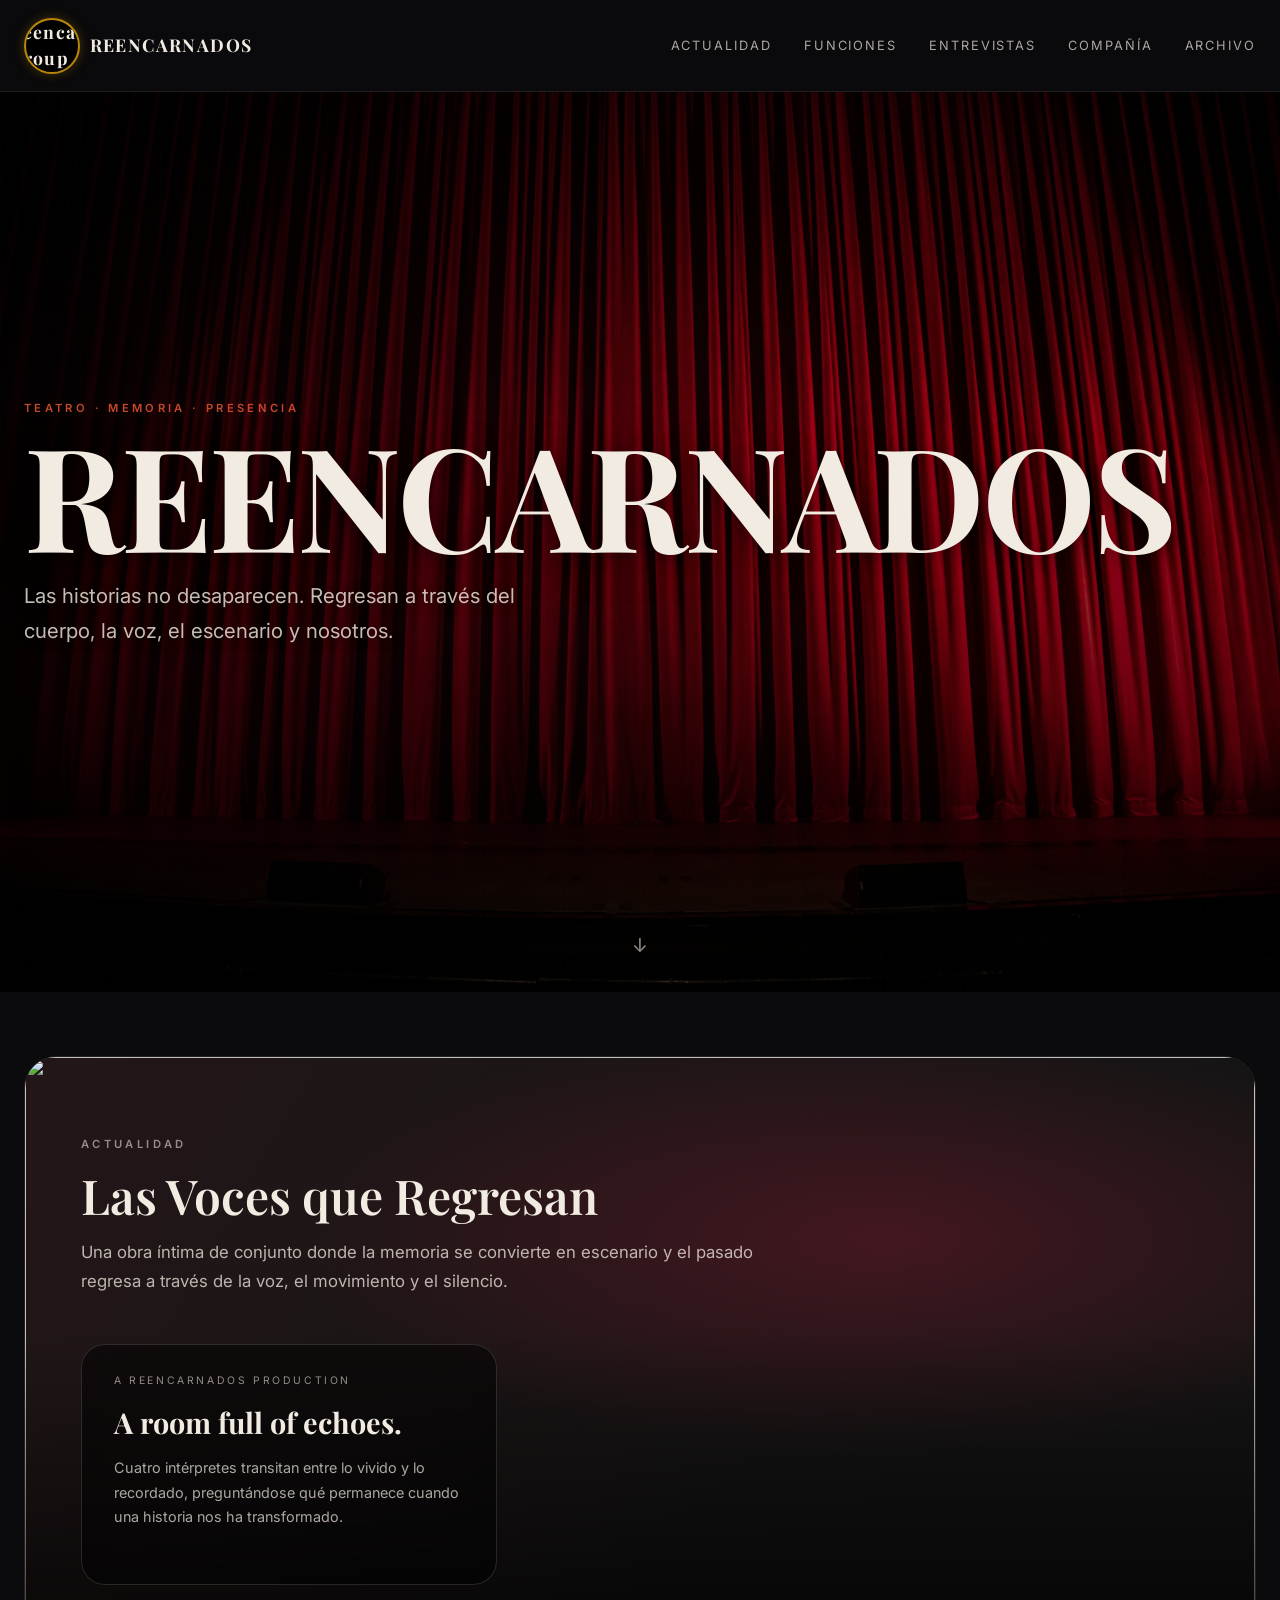
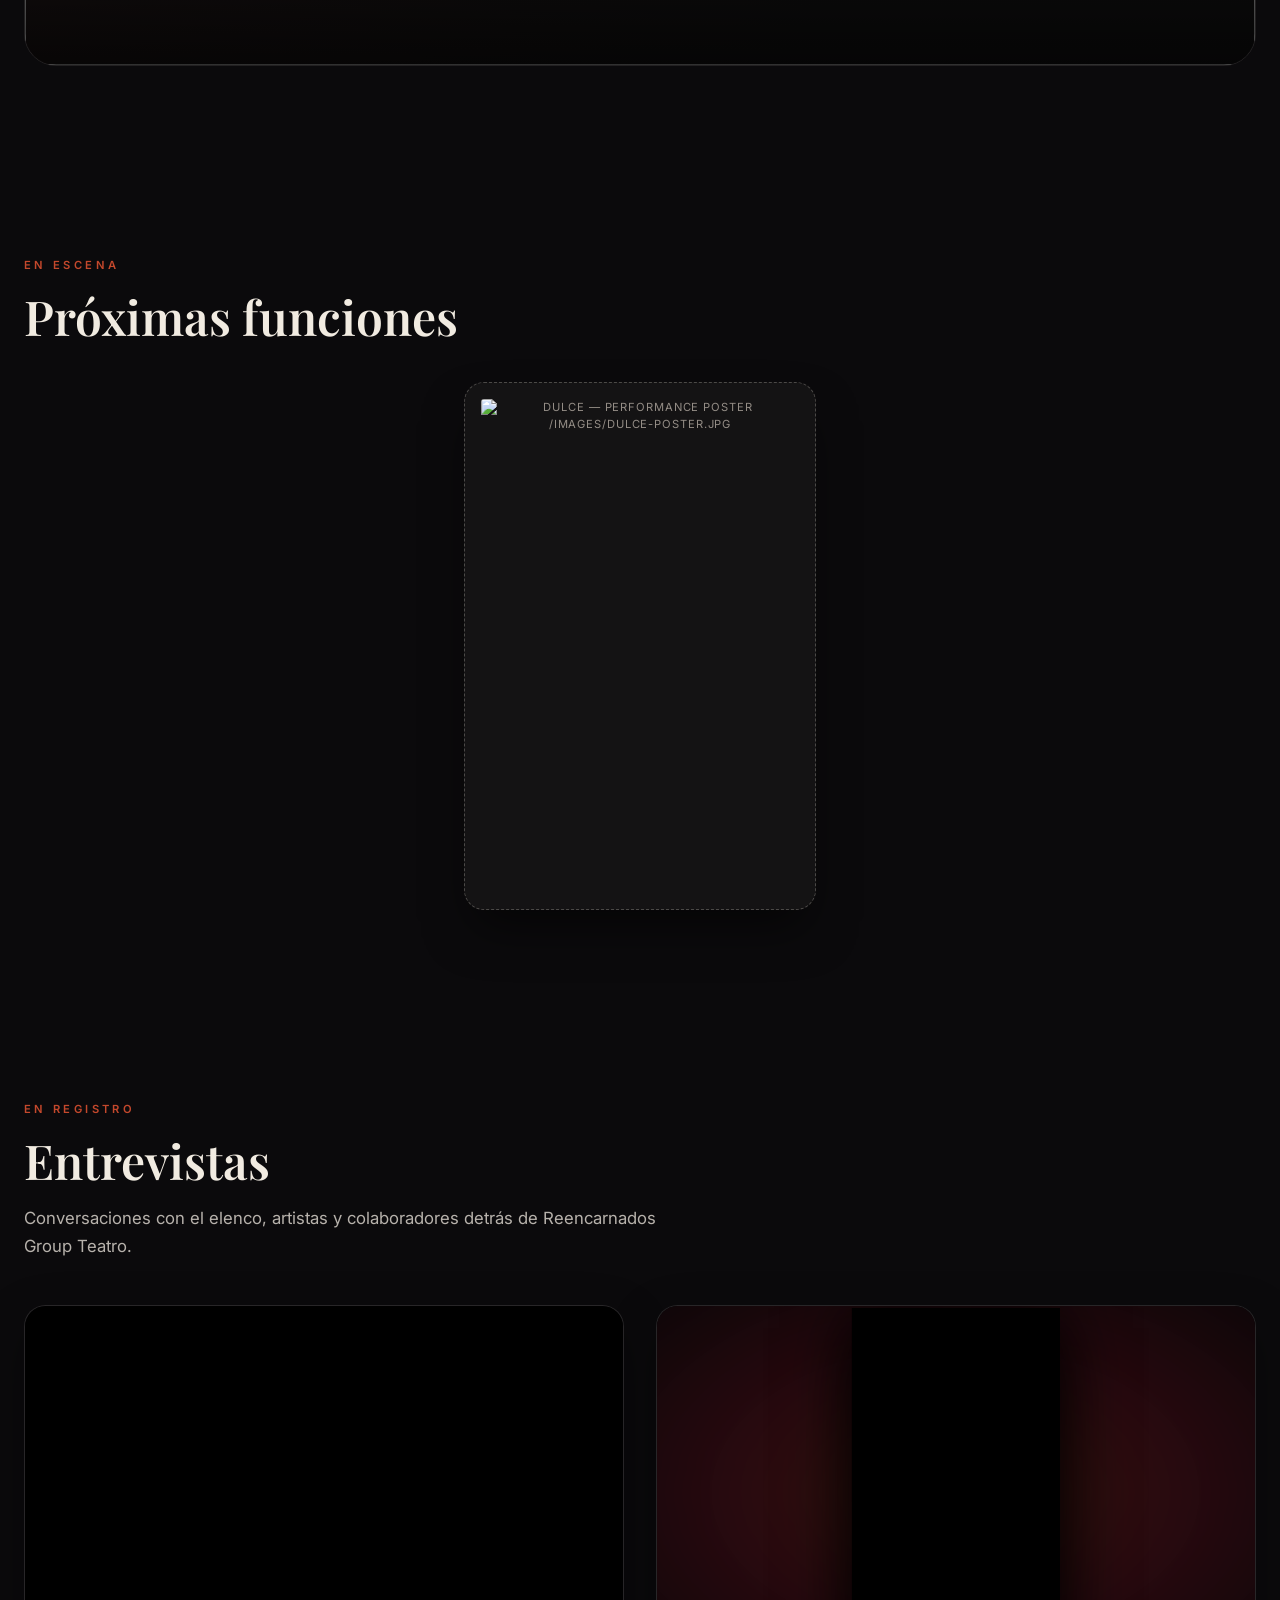
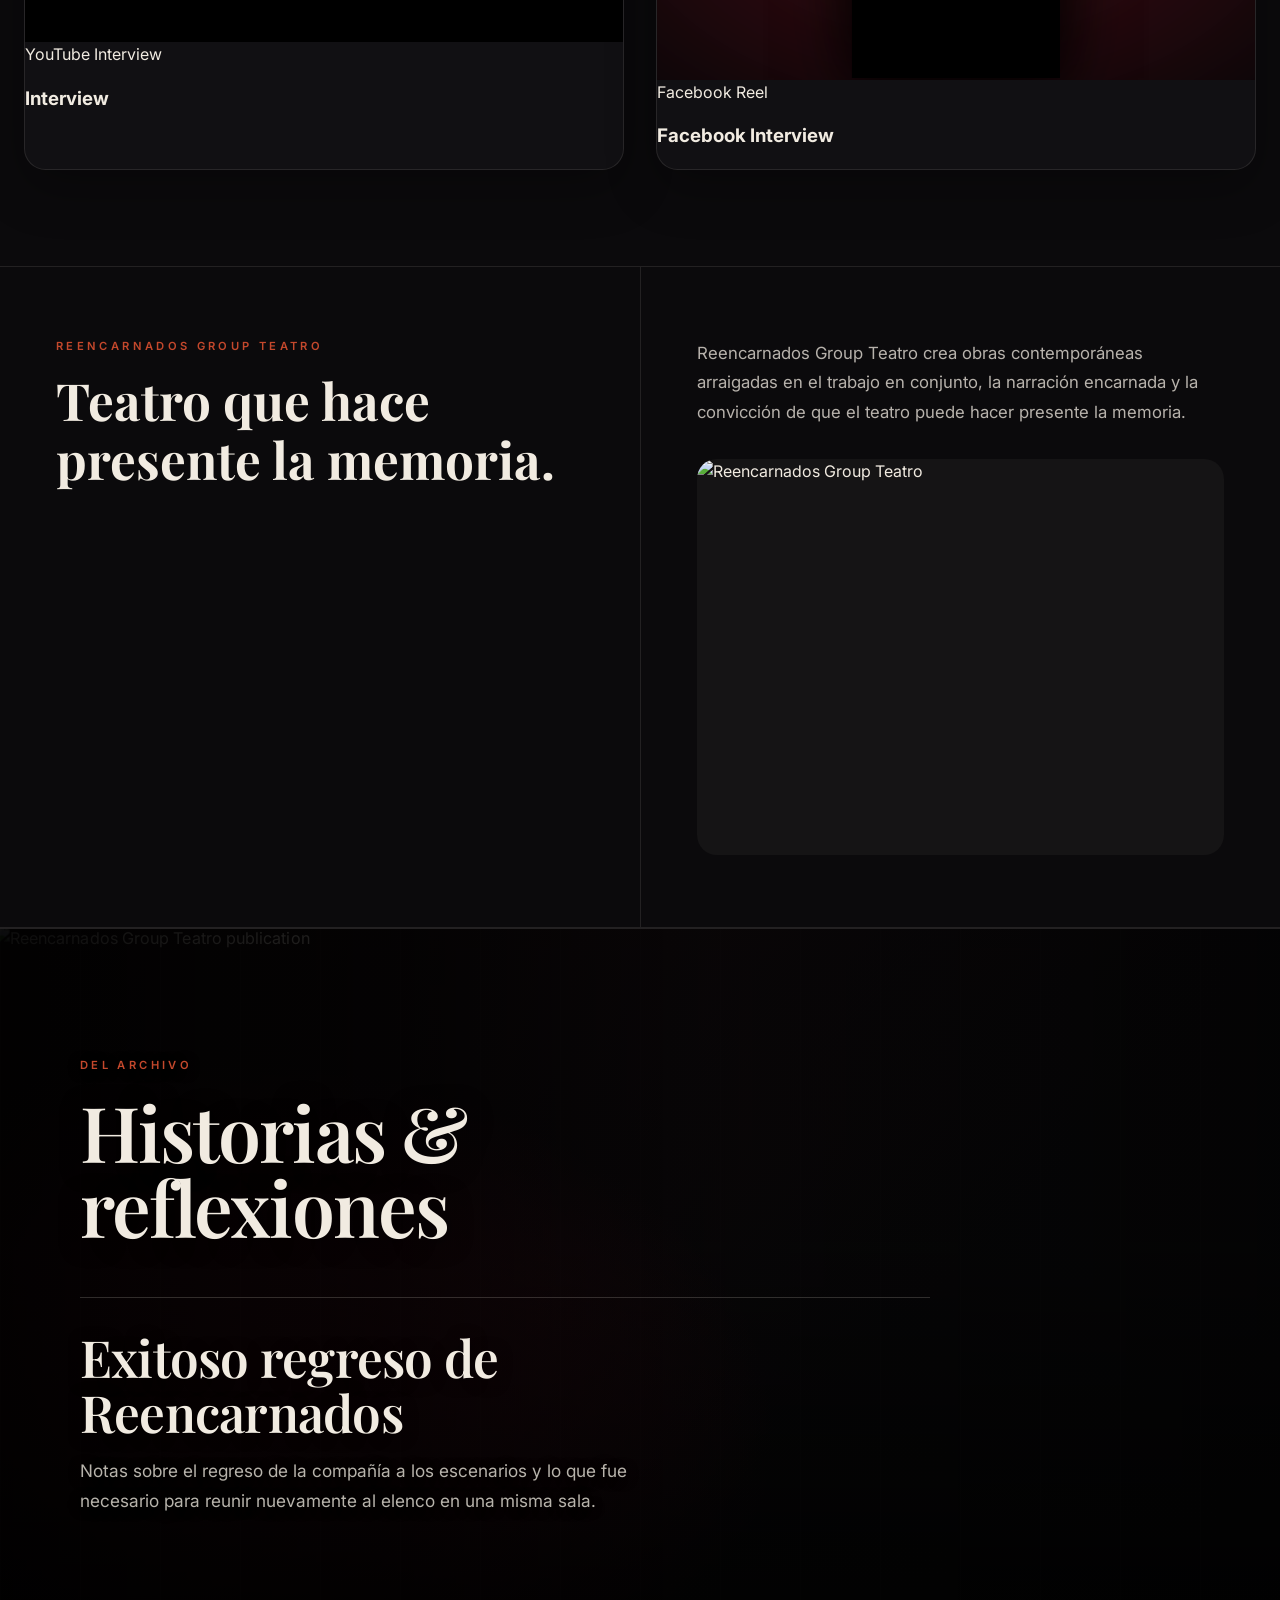
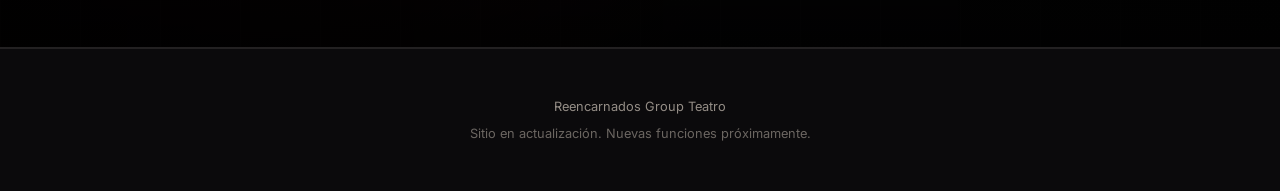
==== index.html @ 47ba26d9 "updated photo" ====
<!doctype html>
<html lang="en">

<head>

  <meta charset="UTF-8" />

  <meta
    name="viewport"
    content="width=device-width, initial-scale=1.0"
  />

  <title>Reencarnados Group Teatro</title>

  <meta
    name="description"
    content="Reencarnados Group Teatro — theatre, memory, presence."
  />

  <link
    rel="preconnect"
    href="https://fonts.googleapis.com"
  />

  <link
    rel="preconnect"
    href="https://fonts.gstatic.com"
    crossorigin
  />

  <link
    href="https://fonts.googleapis.com/css2?family=Playfair+Display:ital,wght@0,500;0,600;0,700;1,500&family=Inter:wght@400;500;600;700&display=swap"
    rel="stylesheet"
  />

  <link
    rel="stylesheet"
    href="styles.css"
  />

</head>


<body>


  <!-- =========================================================
       NAVIGATION
  ========================================================== -->

  <header class="nav">

    <div class="nav-inner">

    <a href="#" class="nav-brand">

  <span class="nav-logo-circle">
    <img
      src="https://res.cloudinary.com/dk25jqckw/image/upload/v1786941284/logo_nrm81m.png"
      alt="Reencarnados Group Teatro"
      class="nav-logo"
    />
  </span>

  <span class="nav-brand-text">
    REENCARNADOS
  </span>

</a>


      <nav class="nav-links">

        <a href="#current">
          Actualidad
        </a>

        <a href="#performances">
          Funciones
        </a>

        <a href="#interviews">
         Entrevistas
        </a>

        <a href="#company">
          Compañía
        </a>

        <a href="#publication">
          Archivo
        </a>

      </nav>


      <!-- <a href="#" class="nav-cta">
        Get tickets
      </a> -->


      <button
        class="nav-toggle"
        id="navToggle"
        aria-label="Toggle menu"
        aria-expanded="false"
        type="button"
      >

        <span></span>
        <span></span>
        <span></span>

      </button>

    </div>


    <nav
      class="nav-mobile"
      id="navMobile"
    >

      <a href="#current">
        Actualidad
      </a>

      <a href="#performances">
        Funciones
      </a>

      <a href="#interviews">
        Entrevistas
      </a>

      <a href="#company">
        Compañía
      </a>

      <a href="#publication">
        Archivo
      </a>

      <!-- <a
        href="#"
        class="nav-cta-mobile"
      >
        Get tickets -->
      </a>

    </nav>

  </header>



  <main>


    <!-- =======================================================
         HERO
    ======================================================== -->

    <section class="hero">

      <div
        class="hero-bg"
        aria-hidden="true"
      ></div>


      <img
        src="/images/hero.jpg"
        alt=""
        class="hero-img js-placeholder"
        data-label="/images/hero.jpg"
        aria-hidden="true"
      />


      <div
        class="hero-overlay"
        aria-hidden="true"
      ></div>


      <div class="hero-content reveal">

        <p class="eyebrow">
          Teatro · Memoria · Presencia
        </p>


        <h1 class="hero-title">
          REENCARNADOS
        </h1>


        <p class="hero-copy">
          Las historias no desaparecen. Regresan a través del cuerpo,
          la voz, el escenario y nosotros.
        </p>


        <div class="hero-actions">

          <!-- <a
            href="#"
            class="btn btn-primary"
          >
            Get tickets
            <span class="arrow">↗</span>
          </a> -->

<!-- 
          <a
            href="#company"
            class="btn btn-ghost"
          >
            Discover the company
            <span class="arrow">↗</span>
          </a> -->

        </div>

      </div>


      <a
        href="#current"
        class="scroll-cue"
        aria-label="Scroll to current production"
      >
        ↓
      </a>

    </section>



    <!-- =======================================================
         CURRENT PRODUCTION
    ======================================================== -->

    <section
      id="current"
      class="section current"
    >

      <div class="current-card reveal">

        <div
          class="current-bg"
          aria-hidden="true"
        ></div>


        <img
          src="https://res.cloudinary.com/dk25jqckw/image/upload/v1787210282/IMG_3851_m6nsib.jpg"
          alt=""
          class="current-img js-placeholder"
          data-label="/images/current-production.jpg"
          aria-hidden="true"
        />


        <div
          class="current-overlay"
          aria-hidden="true"
        ></div>


        <div class="current-content">

          <p class="eyebrow eyebrow-light">
            Actualidad
          </p>


          <h2 class="section-title">
            Las Voces que Regresan
          </h2>


          <p class="section-lede">
            Una obra íntima de conjunto donde la memoria se convierte en escenario y el pasado regresa a través de la voz, el movimiento y el silencio.
          </p>


          <div class="current-panel">

            <p class="micro">
              A Reencarnados production
            </p>


            <h3 class="panel-title">
              A room full of echoes.
            </h3>


            <p class="panel-copy">
              Cuatro intérpretes transitan entre lo vivido y lo recordado, preguntándose qué permanece cuando una historia nos ha transformado.
            </p>


            <!-- <a
              href="#performances"
              class="btn btn-primary"
            >
              See performances
              <span class="arrow">↗</span>
            </a> -->

          </div>

        </div>

      </div>

    </section>



    <!-- =======================================================
         UPCOMING PERFORMANCES
    ======================================================== -->

    <section
      id="performances"
      class="section"
    >

      <p class="eyebrow">
        En escena
      </p>


      <h2 class="section-title">
       Próximas funciones
      </h2>


      <div class="poster-card reveal">

        <img
          src="https://res.cloudinary.com/dk25jqckw/image/upload/f_auto,q_auto,w_900/v1786418506/dulce-poster_e6s3rr.jpg"
          alt="Dulce — performance poster"
          class="poster-img js-placeholder"
          data-label="/images/dulce-poster.jpg"
          width="900"
          height="1350"
          loading="lazy"
        />

      </div>

    </section>



    <!-- =======================================================
         INTERVIEWS
    ======================================================== -->

    <section
      id="interviews"
      class="section interviews-section"
    >

      <p class="eyebrow">
        En registro
      </p>


      <h2 class="section-title">
        Entrevistas
      </h2>


      <p class="section-lede">
        Conversaciones con el elenco, artistas y colaboradores detrás de Reencarnados Group Teatro.
      </p>


      <div
        class="video-grid reveal"
        id="interviewsGrid"
      ></div>

    </section>



    <!-- =======================================================
         COMPANY
    ======================================================== -->

    <section
      id="company"
      class="company"
    >

      <div class="company-grid">


        <div class="company-col">

          <p class="eyebrow">
            Reencarnados Group Teatro
          </p>


          <h2 class="company-title">
            Teatro que hace presente la memoria.
          </h2>

        </div>


        <div class="company-col company-col-border">

          <p class="company-copy">
            Reencarnados Group Teatro crea obras contemporáneas arraigadas en el trabajo en conjunto, la narración encarnada y la convicción de que el teatro puede hacer presente la memoria.
          </p>


          <!-- <a
            href="#"
            class="text-link"
          >
            Our story
            <span class="arrow">↗</span>
          </a> -->


          <img
            src="https://res.cloudinary.com/dk25jqckw/image/upload/v1786941284/logo_nrm81m.png"
            alt="Reencarnados Group Teatro"
            class="company-img js-placeholder"
            data-label="/images/company-portrait.jpg"
            loading="lazy"
          />

        </div>

      </div>

    </section>



    <!-- =======================================================
         PUBLICATION
    ======================================================== -->

    <section
      id="publication"
      class="section publication"
    >

      <div
        class="publication-bg"
        aria-hidden="true"
      ></div>


      <img
        src="https://res.cloudinary.com/dk25jqckw/image/upload/v1786430246/Screenshot_2026-08-10_at_11.37.08_PM_tcmyo7.png"
        alt="Reencarnados Group Teatro publication"
        class="publication-img"
      />


      <div
        class="publication-overlay"
        aria-hidden="true"
      ></div>


      <div class="publication-content reveal">

        <p class="eyebrow">
          Del archivo
        </p>


        <h2 class="section-title">
          Historias &amp; reflexiones
        </h2>


        <a
          href="#"
          class="publication-link"
        >

          <div class="publication-row">

            <div>

              <h3 class="publication-title">
                Exitoso regreso de Reencarnados
              </h3>


              <p class="publication-excerpt">
                Notas sobre el regreso de la compañía a los escenarios y lo que fue necesario para reunir nuevamente al elenco en una misma sala.
              </p>

            </div>


            <!-- <span
              class="arrow arrow-lg"
              aria-hidden="true"
            >
              ↗
            </span> -->

          </div>


          <!-- <p class="publication-cta">
            Read publication
          </p> -->

        </a>

      </div>

    </section>

  </main>



  <!-- =========================================================
       FOOTER
  ========================================================== -->

  <footer class="footer">

    <p>
      Reencarnados Group Teatro
    </p>

    <p class="footer-note">
      Sitio en actualización. Nuevas funciones próximamente.
    </p>

  </footer>



  <script src="script.js"></script>

</body>

</html>
---- styles.css ----
:root {
  --ink: #0b0a0c;
  --ink-soft: #141215;
  --paper: #f1ebe1;
  --wine: #6a1223;
  --ember: #c4482c;
  --smoke: #948d86;
  --border: rgba(241, 235, 225, 0.1);

  --font-display: "Playfair Display", serif;
  --font-body: "Inter", sans-serif;
}

/* ============================================================
   RESET
============================================================ */

*,
*::before,
*::after {
  box-sizing: border-box;
}

html {
  scroll-behavior: smooth;
  scroll-padding-top: 80px;
}

body {
  margin: 0;
  background: var(--ink);
  color: var(--paper);
  font-family: var(--font-body);
  line-height: 1.5;
  -webkit-font-smoothing: antialiased;
  text-rendering: optimizeLegibility;
}

img,
video,
iframe {
  max-width: 100%;
  display: block;
}

a {
  color: inherit;
  text-decoration: none;
}

button {
  font-family: inherit;
}

::selection {
  background: rgba(196, 72, 44, 0.35);
}

:focus-visible {
  outline: 2px solid var(--ember);
  outline-offset: 3px;
}

@media (prefers-reduced-motion: reduce) {
  html {
    scroll-behavior: auto;
  }

  *,
  *::before,
  *::after {
    animation-duration: 0.001ms !important;
    animation-iteration-count: 1 !important;
    transition-duration: 0.001ms !important;
    scroll-behavior: auto !important;
  }
}

/* ============================================================
   TYPOGRAPHY
============================================================ */

.eyebrow {
  margin: 0 0 1rem;
  color: var(--ember);
  font-size: 0.7rem;
  font-weight: 600;
  letter-spacing: 0.3em;
  line-height: 1.4;
  text-transform: uppercase;
}

.eyebrow-light {
  color: var(--smoke);
}

.section-title {
  margin: 0 0 1rem;
  font-family: var(--font-display);
  font-size: clamp(2rem, 4vw, 3rem);
  font-weight: 600;
  line-height: 1.1;
}

.section-lede {
  max-width: 42rem;
  color: rgba(241, 235, 225, 0.75);
  font-size: 1.05rem;
  line-height: 1.7;
}

.arrow {
  display: inline-block;
  margin-left: 0.5rem;
  transition: transform 0.25s ease;
}

a:hover .arrow {
  transform: translate(2px, -2px);
}

.arrow-lg {
  font-size: 1.4rem;
}

/* ============================================================
   NAVIGATION
============================================================ */

.nav {
  position: sticky;
  top: 0;
  z-index: 50;

  background: rgba(11, 10, 12, 0.85);
  border-bottom: 1px solid var(--border);

  backdrop-filter: blur(14px);
  -webkit-backdrop-filter: blur(14px);
}

.nav-inner {
  width: 100%;
  max-width: 84rem;
  margin: 0 auto;
  padding: 1.1rem 1.5rem;

  display: flex;
  align-items: center;
  justify-content: space-between;
  gap: 1.5rem;
}

.nav-brand {
  display: flex;
  align-items: center;
  gap: 0.6rem;

  font-family: var(--font-display);
  font-size: 1.1rem;
  font-weight: 700;
  letter-spacing: 0.08em;
}

.nav-brand-text {
  white-space: nowrap;
}

/* ============================================================
   CIRCULAR NAV LOGO
============================================================ */

/* ============================================================
   GOLD CIRCULAR LOGO
============================================================ */

.nav-logo-circle {
  width: 56px;
  height: 56px;

  flex-shrink: 0;

  display: flex;
  align-items: center;
  justify-content: center;

  overflow: hidden;

  border-radius: 50%;

  /* GOLD RING */
  border: 2px solid #b8860b;

  /* Black interior */
  background: #000;

  /* Subtle gold glow */
  box-shadow:
    0 0 12px rgba(234, 179, 8, 0.25);

  position: relative;
}


/* ============================================================
   LOGO INSIDE GOLD CIRCLE
============================================================ */

.nav-logo {
  width: 165%;
  height: 165%;

  max-width: none;

  flex-shrink: 0;

  display: block;

  object-fit: contain;
}

.nav-links {
  display: none;
  align-items: center;
  gap: 2rem;

  color: rgba(241, 235, 225, 0.7);

  font-size: 0.8rem;
  letter-spacing: 0.15em;
  text-transform: uppercase;
}

.nav-links a {
  transition: color 0.2s ease;
}

.nav-links a:hover {
  color: var(--paper);
}

.nav-cta {
  display: none;

  padding: 0.6rem 1.2rem;

  background: var(--wine);
  border-radius: 999px;

  font-size: 0.75rem;
  font-weight: 700;
  letter-spacing: 0.15em;
  text-transform: uppercase;

  transition:
    background 0.2s ease,
    transform 0.2s ease;
}

.nav-cta:hover {
  background: var(--ember);
  transform: translateY(-1px);
}

.nav-toggle {
  display: flex;
  flex-direction: column;
  gap: 5px;

  padding: 0.4rem;

  background: none;
  border: 0;

  cursor: pointer;
}

.nav-toggle span {
  width: 22px;
  height: 2px;

  background: var(--paper);

  transition:
    transform 0.25s ease,
    opacity 0.25s ease;
}

.nav-toggle[aria-expanded="true"] span:nth-child(1) {
  transform: translateY(7px) rotate(45deg);
}

.nav-toggle[aria-expanded="true"] span:nth-child(2) {
  opacity: 0;
}

.nav-toggle[aria-expanded="true"] span:nth-child(3) {
  transform: translateY(-7px) rotate(-45deg);
}

.nav-mobile {
  display: none;
  flex-direction: column;
  gap: 1rem;

  padding: 0 1.5rem 1.5rem;

  color: rgba(241, 235, 225, 0.75);

  font-size: 0.85rem;
  letter-spacing: 0.15em;
  text-transform: uppercase;
}

.nav-mobile.open {
  display: flex;
}

.nav-cta-mobile {
  margin-top: 0.5rem;
  padding: 0.75rem 1.2rem;

  background: var(--wine);
  border-radius: 999px;

  color: var(--paper);
  font-weight: 700;
  text-align: center;
}

@media (min-width: 860px) {
  .nav-links {
    display: flex;
  }

  .nav-cta {
    display: inline-block;
  }

  .nav-toggle {
    display: none;
  }

  .nav-mobile {
    display: none !important;
  }
}

/* ============================================================
   BUTTONS
============================================================ */

.btn {
  display: inline-flex;
  align-items: center;

  padding: 0.9rem 1.5rem;

  border-radius: 999px;

  font-size: 0.75rem;
  font-weight: 700;
  letter-spacing: 0.15em;
  text-transform: uppercase;

  transition:
    background 0.2s ease,
    border-color 0.2s ease,
    transform 0.2s ease;
}

.btn-primary {
  background: var(--wine);
}

.btn-primary:hover {
  background: var(--ember);
  transform: translateY(-1px);
}

.btn-ghost {
  border: 1px solid rgba(241, 235, 225, 0.2);
}

.btn-ghost:hover {
  background: rgba(241, 235, 225, 0.05);
  border-color: rgba(241, 235, 225, 0.4);
}

.text-link {
  display: inline-flex;
  align-items: center;

  font-size: 0.75rem;
  font-weight: 700;
  letter-spacing: 0.15em;
  text-decoration: underline;
  text-decoration-color: rgba(241, 235, 225, 0.2);
  text-underline-offset: 4px;
  text-transform: uppercase;

  transition: text-decoration-color 0.2s ease;
}

.text-link:hover {
  text-decoration-color: var(--paper);
}

/* ============================================================
   HERO
============================================================ */

.hero {
  position: relative;

  min-height: 100vh;

  display: flex;
  align-items: center;

  overflow: hidden;
}

.hero-bg {
  position: absolute;
  inset: 0;
  z-index: 0;

  background:
    radial-gradient(
      ellipse 70% 60% at 30% 20%,
      rgba(106, 18, 35, 0.55),
      transparent 60%
    ),
    radial-gradient(
      ellipse 60% 50% at 80% 80%,
      rgba(196, 72, 44, 0.25),
      transparent 65%
    ),
    linear-gradient(
      180deg,
      #0b0a0c 0%,
      #1a0d10 55%,
      #0b0a0c 100%
    );
}

.hero-img {
  position: absolute;
  inset: 0;
  z-index: 1;

  width: 100%;
  height: 100%;

  object-fit: cover;
  object-position: center;
}

.hero-overlay {
  position: absolute;
  inset: 0;
  z-index: 2;

  pointer-events: none;

  background:
    linear-gradient(
      90deg,
      rgba(0, 0, 0, 0.82) 0%,
      rgba(0, 0, 0, 0.62) 30%,
      rgba(0, 0, 0, 0.28) 60%,
      rgba(0, 0, 0, 0.38) 100%
    ),
    linear-gradient(
      180deg,
      rgba(0, 0, 0, 0.42) 0%,
      rgba(0, 0, 0, 0.05) 42%,
      rgba(0, 0, 0, 0.68) 100%
    ),
    radial-gradient(
      ellipse 75% 65% at 25% 50%,
      rgba(106, 18, 35, 0.22),
      transparent 70%
    );
}

.hero-overlay::after {
  content: "";

  position: absolute;
  inset: 0;

  background: repeating-linear-gradient(
    90deg,
    rgba(255, 255, 255, 0.018) 0,
    rgba(255, 255, 255, 0.018) 1px,
    transparent 1px,
    transparent 80px
  );

  opacity: 0.35;
}

.hero-content {
  position: relative;
  z-index: 3;

  width: 100%;
  max-width: 84rem;
  margin: 0 auto;

  padding: 6rem 1.5rem;
}

.hero-title {
  margin: 0.5rem 0 0;

  font-family: var(--font-display);
  font-size: clamp(3.5rem, 12vw, 9rem);
  font-weight: 700;
  letter-spacing: -0.02em;
  line-height: 0.85;

  text-shadow:
    0 2px 20px rgba(0, 0, 0, 0.45),
    0 8px 40px rgba(0, 0, 0, 0.35);
}

.hero-copy {
  max-width: 34rem;
  margin: 1.5rem 0 0;

  color: rgba(241, 235, 225, 0.8);

  font-size: clamp(1.05rem, 1.6vw, 1.3rem);
  line-height: 1.7;

  text-shadow: 0 2px 12px rgba(0, 0, 0, 0.5);
}

.hero-actions {
  display: flex;
  flex-wrap: wrap;
  gap: 1rem;

  margin-top: 2.2rem;
}

.scroll-cue {
  position: absolute;
  bottom: 2rem;
  left: 50%;
  z-index: 3;

  color: var(--smoke);

  font-size: 1.2rem;

  transform: translateX(-50%);

  animation: bob 2.4s ease-in-out infinite;
}

@keyframes bob {
  0%,
  100% {
    transform: translate(-50%, 0);
  }

  50% {
    transform: translate(-50%, 8px);
  }
}

/* ============================================================
   GENERAL SECTIONS
============================================================ */

.section {
  width: 100%;
  max-width: 84rem;
  margin: 0 auto;
  padding: 6rem 1.5rem;
}

/* ============================================================
   CURRENT PRODUCTION
============================================================ */

.current {
  padding-top: 4rem;
}

.current-card {
  position: relative;

  min-height: 32rem;

  overflow: hidden;

  border: 1px solid var(--border);
  border-radius: 2rem;
}

.current-bg {
  position: absolute;
  inset: 0;

  background:
    radial-gradient(
      ellipse 80% 60% at 70% 30%,
      rgba(106, 18, 35, 0.5),
      transparent 60%
    ),
    linear-gradient(
      120deg,
      #1a0d10 0%,
      #0b0a0c 70%
    );
}

.current-img {
  position: absolute;
  inset: 0;
  z-index: 1;

  width: 100%;
  height: 100%;

  object-fit: cover;
}

.current-overlay {
  position: absolute;
  inset: 0;
  z-index: 1;

  background: linear-gradient(
    to top,
    rgba(0, 0, 0, 0.75),
    transparent 55%
  );
}

.current-content {
  position: relative;
  z-index: 2;

  padding: 3.5rem 2rem;
}

@media (min-width: 768px) {
  .current-content {
    padding: 5rem 3.5rem;
  }
}

.current-panel {
  max-width: 26rem;
  margin-top: 3rem;
  padding: 1.8rem 2rem;

  background: rgba(0, 0, 0, 0.5);
  border: 1px solid rgba(241, 235, 225, 0.15);
  border-radius: 1.5rem;

  backdrop-filter: blur(10px);
  -webkit-backdrop-filter: blur(10px);
}

.micro {
  margin: 0 0 0.75rem;

  color: var(--smoke);

  font-size: 0.65rem;
  letter-spacing: 0.25em;
  text-transform: uppercase;
}

.panel-title {
  margin: 0 0 0.75rem;

  font-family: var(--font-display);
  font-size: 1.8rem;
}

.panel-copy {
  margin: 0 0 1.6rem;

  color: rgba(241, 235, 225, 0.7);

  font-size: 0.9rem;
  line-height: 1.7;
}

/* ============================================================
   POSTER
============================================================ */

/* ============================================================
   UPCOMING PERFORMANCES — CENTER POSTER
============================================================ */

.poster-card {
  margin-top: 2.5rem;

  width: 100%;

  display: flex;
  justify-content: center;
  align-items: center;
}

.poster-img {
  display: block;

  width: 100%;
  max-width: 22rem;
  height: auto;

  aspect-ratio: 2 / 3;
  object-fit: cover;

  border-radius: 1.25rem;

  border: 1px solid var(--border);

  box-shadow:
    0 25px 50px -12px
    rgba(0, 0, 0, 0.6);
}

/* ============================================================
   COMPANY
============================================================ */

.company {
  border-top: 1px solid var(--border);
  border-bottom: 1px solid var(--border);
}

.company-grid {
  width: 100%;
  max-width: 84rem;
  margin: 0 auto;

  display: grid;
}

.company-col {
  padding: 3rem 1.5rem;
}

.company-col-border {
  border-top: 1px solid var(--border);
}

@media (min-width: 900px) {
  .company-grid {
    grid-template-columns: 1fr 1fr;
  }

  .company-col {
    padding: 4.5rem 3.5rem;
  }

  .company-col-border {
    border-top: 0;
    border-left: 1px solid var(--border);
  }
}

.company-title {
  margin: 1rem 0 0;

  font-family: var(--font-display);
  font-size: clamp(2.2rem, 4vw, 3.2rem);
  line-height: 1.15;
}

.company-copy {
  margin: 0 0 1.8rem;

  color: rgba(241, 235, 225, 0.75);

  font-size: 1.05rem;
  line-height: 1.75;
}

.company-img {
  width: 100%;
  aspect-ratio: 4 / 3;


  margin-top: 2rem;

  border-radius: 1.25rem;

  object-fit: cover;
}

/* ============================================================
   PUBLICATION
============================================================ */

.publication {
  position: relative;

  min-height: 680px;
  padding: 0 !important;

  display: flex;
  align-items: stretch;

  overflow: hidden;

  background: #0b0a0c;

  border-top: 1px solid var(--border);
  border-bottom: 1px solid var(--border);
}

.publication-bg {
  position: absolute;
  inset: 0;
  z-index: 0;

  background:
    radial-gradient(
      ellipse 70% 80% at 15% 70%,
      rgba(106, 18, 35, 0.55),
      transparent 65%
    ),
    linear-gradient(
      135deg,
      #1a0d10 0%,
      #0b0a0c 65%
    );
}

.publication-img {
  position: absolute;
  inset: 0;
  z-index: 1;

  width: 100%;
  height: 100%;

  object-fit: cover;
  object-position: center;

  opacity: 0.78;

  filter: saturate(0.88) contrast(1.05);

  transform: scale(1.01);

  transition:
    transform 1s ease,
    opacity 0.6s ease;
}

.publication:hover .publication-img {
  opacity: 0.86;
  transform: scale(1.025);
}

.publication-overlay {
  position: absolute;
  inset: 0;
  z-index: 2;

  pointer-events: none;

  background:
    linear-gradient(
      90deg,
      rgba(0, 0, 0, 0.92) 0%,
      rgba(0, 0, 0, 0.78) 30%,
      rgba(0, 0, 0, 0.42) 58%,
      rgba(0, 0, 0, 0.62) 100%
    ),
    linear-gradient(
      180deg,
      rgba(0, 0, 0, 0.18) 0%,
      rgba(0, 0, 0, 0.15) 45%,
      rgba(0, 0, 0, 0.82) 100%
    ),
    radial-gradient(
      ellipse 65% 75% at 15% 70%,
      rgba(106, 18, 35, 0.28),
      transparent 70%
    );
}

.publication-overlay::after {
  content: "";

  position: absolute;
  inset: 0;

  background: repeating-linear-gradient(
    90deg,
    rgba(255, 255, 255, 0.018) 0,
    rgba(255, 255, 255, 0.018) 1px,
    transparent 1px,
    transparent 80px
  );

  opacity: 0.25;
}

.publication-content {
  position: relative;
  z-index: 3;

  width: 100%;
  max-width: 84rem;
  margin: 0 auto;

  padding: 6rem 4rem;

  display: flex;
  flex-direction: column;
  justify-content: center;
}

.publication-content .eyebrow {
  margin-bottom: 1.25rem;

  text-shadow: 0 2px 12px rgba(0, 0, 0, 0.5);
}

.publication-content .section-title {
  max-width: 700px;
  margin: 0 0 2.75rem;

  font-size: clamp(2.6rem, 6vw, 5.2rem);
  line-height: 0.98;
  letter-spacing: -0.025em;

  text-shadow: 0 3px 25px rgba(0, 0, 0, 0.65);
}

.publication-link {
  display: block;

  max-width: 850px;
  margin: 0;
  padding: 2rem 0 0;

  border-top: 1px solid rgba(241, 235, 225, 0.18);

  transition: border-color 0.3s ease;
}

.publication-link:hover {
  border-color: rgba(196, 72, 44, 0.55);
}

.publication-row {
  display: flex;
  align-items: flex-start;
  justify-content: space-between;

  gap: 3rem;
}

.publication-title {
  max-width: 720px;
  margin: 0 0 1rem;

  font-family: var(--font-display);
  font-size: clamp(1.8rem, 4vw, 3.25rem);
  font-weight: 600;
  line-height: 1.08;
  letter-spacing: -0.015em;

  text-shadow: 0 2px 15px rgba(0, 0, 0, 0.5);

  transition: color 0.3s ease;
}

.publication-link:hover .publication-title {
  color: #ffffff;
}

.publication-excerpt {
  max-width: 620px;
  margin: 0;

  color: rgba(241, 235, 225, 0.76);

  font-size: clamp(0.95rem, 1.5vw, 1.08rem);
  line-height: 1.75;

  text-shadow: 0 2px 12px rgba(0, 0, 0, 0.5);
}

.publication-row .arrow-lg {
  width: 52px;
  height: 52px;
  flex-shrink: 0;

  display: flex;
  align-items: center;
  justify-content: center;

  background: rgba(0, 0, 0, 0.25);

  border: 1px solid rgba(241, 235, 225, 0.2);
  border-radius: 50%;

  color: var(--paper);

  backdrop-filter: blur(8px);
  -webkit-backdrop-filter: blur(8px);

  transition:
    transform 0.3s ease,
    background 0.3s ease,
    border-color 0.3s ease;
}

.publication-link:hover .publication-row .arrow-lg {
  background: var(--wine);
  border-color: var(--wine);

  transform: translate(3px, -3px);
}

.publication-cta {
  width: fit-content;

  display: inline-flex;
  align-items: center;

  margin: 1.75rem 0 0;
  padding-bottom: 0.35rem;

  border-bottom: 1px solid rgba(241, 235, 225, 0.45);

  color: var(--paper);

  font-size: 0.7rem;
  font-weight: 700;
  letter-spacing: 0.25em;
  text-transform: uppercase;

  transition:
    color 0.25s ease,
    border-color 0.25s ease;
}

.publication-link:hover .publication-cta {
  color: #ffffff;
  border-color: var(--ember);
}

@media (min-width: 1000px) {
  .publication {
    min-height: 720px;
  }

  .publication-content {
    padding: 7rem 5rem;
  }

  .publication-content .section-title {
    margin-bottom: 3.25rem;
  }
}

@media (max-width: 999px) {
  .publication {
    min-height: 650px;
  }

  .publication-content {
    padding: 5rem 2.5rem;
  }
}

@media (max-width: 699px) {
  .publication {
    min-height: 680px;
  }

  .publication-img {
    object-position: 62% center;
  }

  .publication-overlay {
    background:
      linear-gradient(
        180deg,
        rgba(0, 0, 0, 0.48) 0%,
        rgba(0, 0, 0, 0.72) 38%,
        rgba(0, 0, 0, 0.94) 100%
      ),
      linear-gradient(
        90deg,
        rgba(0, 0, 0, 0.35),
        rgba(0, 0, 0, 0.15)
      );
  }

  .publication-content {
    padding: 4rem 1.5rem;
  }

  .publication-content .section-title {
    margin-bottom: 2.25rem;

    font-size: clamp(2.35rem, 11vw, 3.4rem);
  }

  .publication-link {
    padding-top: 1.5rem;
  }

  .publication-row {
    gap: 1rem;
  }

  .publication-title {
    font-size: clamp(1.6rem, 7vw, 2.2rem);
  }

  .publication-excerpt {
    font-size: 0.92rem;
    line-height: 1.65;
  }

  .publication-row .arrow-lg {
    width: 42px;
    height: 42px;

    font-size: 1.05rem;
  }

  .publication-cta {
    margin-top: 1.5rem;
  }
}

@media (max-width: 420px) {
  .publication {
    min-height: 700px;
  }

  .publication-content {
    padding: 3.5rem 1.25rem;
  }

  .publication-row {
    display: block;
  }

  .publication-row .arrow-lg {
    margin-top: 1.25rem;
  }
}

/* ============================================================
   INTERVIEWS
   CLEAN SINGLE VIDEO SYSTEM
============================================================ */

.interviews-section {
  position: relative;
}

.video-grid {
  width: 100%;
  margin-top: 2.75rem;

  display: grid;
  grid-template-columns: 1fr;

  gap: 2rem;
}

@media (min-width: 760px) {
  .video-grid {
    grid-template-columns: repeat(2, minmax(0, 1fr));
    gap: 1.5rem;
  }
}

@media (min-width: 1100px) {
  .video-grid {
    gap: 2rem;
  }
}

/* ============================================================
   VIDEO CARD
============================================================ */

.video-card {
  position: relative;

  width: 100%;
  min-width: 0;

  overflow: hidden;

  background: #111013;

  border: 1px solid rgba(241, 235, 225, 0.1);
  border-radius: 1.35rem;

  box-shadow: 0 18px 50px rgba(0, 0, 0, 0.3);

  transition:
    transform 0.35s ease,
    border-color 0.35s ease,
    box-shadow 0.35s ease;
}

.video-card:hover {
  border-color: rgba(196, 72, 44, 0.45);

  box-shadow: 0 28px 65px rgba(0, 0, 0, 0.45);

  transform: translateY(-5px);
}

/* ============================================================
   COMMON VIDEO FRAME

   IMPORTANT:
   Both videos get the exact same large 16:9 card area.
============================================================ */

.video-media,
.video-frame-wrap {
  position: relative;

  width: 100%;

  aspect-ratio: 16 / 9;

  overflow: hidden;

  background: #050505;
}

/* ============================================================
   YOUTUBE VIDEO
============================================================ */

.youtube-media,
.youtube-video {
  position: relative;

  width: 100%;

  aspect-ratio: 16 / 9;

  overflow: hidden;

  background: #000;
}

.youtube-media iframe,
.youtube-video iframe,
.video-frame-wrap.youtube-video iframe {
  position: absolute;
  inset: 0;

  width: 100%;
  height: 100%;

  display: block;

  border: 0;
}

/* ============================================================
   FACEBOOK VIDEO

   The OUTER FRAME remains 16:9.

   The actual vertical Facebook reel is centered inside it.
   It is intentionally much larger than your previous version.
============================================================ */
/* ============================================================
   FACEBOOK REEL — FINAL
   LARGE • CENTERED • HIGH QUALITY • RESPONSIVE
   ============================================================ */

.facebook-media,
.facebook-video {
  position: relative;
  width: 100%;
  aspect-ratio: 16 / 10;
  overflow: hidden;

  display: flex;
  align-items: center;
  justify-content: center;

  background: #050505;
  isolation: isolate;
}

/* Cinematic background */
.facebook-media::before,
.facebook-video::before {
  content: "";
  position: absolute;
  inset: -20%;
  z-index: 0;

  background:
    radial-gradient(
      ellipse at center,
      rgba(196, 72, 44, 0.28) 0%,
      rgba(106, 18, 35, 0.35) 35%,
      rgba(5, 5, 6, 0.98) 75%
    );

  filter: blur(30px);
  transform: scale(1.12);
}

/* ============================================================
   REEL
   ============================================================ */

.facebook-reel {
  position: absolute;

  top: 50%;
  left: 50%;

  z-index: 3;

  height: 98%;
  width: auto;

  aspect-ratio: 9 / 16;

  overflow: hidden;

  background: #000;

  transform: translate(-50%, -50%);

  box-shadow:
    0 0 70px rgba(0, 0, 0, 0.8),
    0 20px 60px rgba(0, 0, 0, 0.65);
}

/* Facebook iframe inside reel */
.facebook-reel iframe {
  position: absolute;

  inset: 0;

  width: 100%;
  height: 100%;

  min-width: 100%;
  min-height: 100%;

  max-width: none;

  display: block;

  border: 0;

  background: #000;
}


/* ============================================================
   IF FACEBOOK IFRAME IS DIRECTLY INSIDE .facebook-media
   ============================================================ */

.facebook-media > iframe,
.facebook-video > iframe {
  position: absolute;

  top: 50%;
  left: 50%;

  z-index: 3;

  height: 98%;
  width: auto;

  aspect-ratio: 9 / 16;

  min-width: 0;
  min-height: 0;

  max-width: none;

  display: block;

  border: 0;

  background: #000;

  transform: translate(-50%, -50%);

  box-shadow:
    0 0 70px rgba(0, 0, 0, 0.8),
    0 20px 60px rgba(0, 0, 0, 0.65);
}


/* ============================================================
   DESKTOP
   ============================================================ */

@media (min-width: 760px) {
  .facebook-media,
  .facebook-video {
    aspect-ratio: 16 / 10;
  }

  .facebook-reel,
  .facebook-media > iframe,
  .facebook-video > iframe {
    height: 98%;
    width: auto;
    aspect-ratio: 9 / 16;
  }
}


/* ============================================================
   LARGE DESKTOP
   ============================================================ */

@media (min-width: 1200px) {
  .facebook-reel,
  .facebook-media > iframe,
  .facebook-video > iframe {
    height: 99%;
  }
}


/* ============================================================
   MOBILE
   ============================================================ */

@media (max-width: 759px) {
  .facebook-media,
  .facebook-video {
    aspect-ratio: 4 / 3;
  }

  .facebook-reel,
  .facebook-media > iframe,
  .facebook-video > iframe {
    height: 98%;
    width: auto;
    aspect-ratio: 9 / 16;
  }
}


/* ============================================================
   MOBILE
   ============================================================ */

@media (max-width: 759px) {

  .facebook-media,
  .facebook-video {
    /*
      Slightly taller outer frame on phones.
      Gives the Reel more visual presence.
    */
    aspect-ratio: 4 / 3;
  }

  .facebook-reel,
  .facebook-media > iframe,
  .facebook-video > iframe {
    height: 97%;

    width: auto;

    aspect-ratio: 9 / 16;
  }
}


/* ============================================================
   SMALL PHONES
   ============================================================ */

@media (max-width: 420px) {

  .facebook-media,
  .facebook-video {
    aspect-ratio: 4 / 3;
  }

  .facebook-reel,
  .facebook-media > iframe,
  .facebook-video > iframe {
    height: 96%;

    aspect-ratio: 9 / 16;
  }
}


/* ============================================================
   REDUCED MOTION
   ============================================================ */

@media (prefers-reduced-motion: reduce) {

  .facebook-reel,
  .facebook-media > iframe,
  .facebook-video > iframe {
    transform: translate(-50%, -50%);
  }
}





/* ============================================================
   MOBILE VIDEO
============================================================ */

@media (max-width: 759px) {
  .video-grid {
    grid-template-columns: 1fr;
    gap: 1.25rem;
  }

  .video-card {
    border-radius: 1.1rem;
  }

  .video-media,
  .video-frame-wrap,
  .youtube-media,
  .youtube-video {
    aspect-ratio: 16 / 9;
  }

  .video-meta {
    padding: 1rem 1.1rem 1.15rem;
  }

  .facebook-media,
  .facebook-video {
    aspect-ratio: 16 / 10;
  }

  .facebook-reel {
    width: min(52%, 320px);
    height: 96%;

    min-width: 190px;
  }

  .facebook-media > iframe {
    width: min(52%, 320px);
    height: 96%;

    min-width: 190px;
  }
}

/* ============================================================
   VERY SMALL PHONES
============================================================ */

@media (max-width: 420px) {
  .facebook-reel {
    width: 58%;
    min-width: 170px;
  }

  .facebook-media > iframe {
    width: 58%;
    min-width: 170px;
  }
}

/* ============================================================
   EMPTY STATE
============================================================ */

.empty-state {
  width: 100%;

  margin-top: 2rem;
  padding: 2.5rem;

  background: rgba(241, 235, 225, 0.03);

  border: 1px solid var(--border);
  border-radius: 1.25rem;

  color: var(--smoke);

  font-size: 0.9rem;

  text-align: center;
}

/* ============================================================
   IMAGE PLACEHOLDERS
============================================================ */

.js-placeholder {
  background: rgba(241, 235, 225, 0.04);
}

.js-placeholder.is-empty {
  display: flex;
  align-items: center;
  justify-content: center;

  padding: 1rem;

  border: 1px dashed rgba(241, 235, 225, 0.25);

  color: var(--smoke);

  font-size: 0.7rem;
  letter-spacing: 0.08em;
  text-align: center;
  text-transform: uppercase;
}

.js-placeholder.is-empty::after {
  content: attr(data-label);
}

/* ============================================================
   REVEAL ANIMATION
============================================================ */

.reveal {
  opacity: 0;

  transform: translateY(24px);

  transition:
    opacity 0.7s ease,
    transform 0.7s ease;
}

.reveal.in-view {
  opacity: 1;

  transform: translateY(0);
}

/* ============================================================
   FOOTER
============================================================ */

.footer {
  padding: 3rem 1.5rem;

  border-top: 1px solid var(--border);

  text-align: center;

  color: var(--smoke);

  font-size: 0.8rem;
}

.footer p {
  margin: 0;
}

.footer-note {
  margin-top: 0.5rem !important;

  color: rgba(148, 141, 134, 0.7);
}
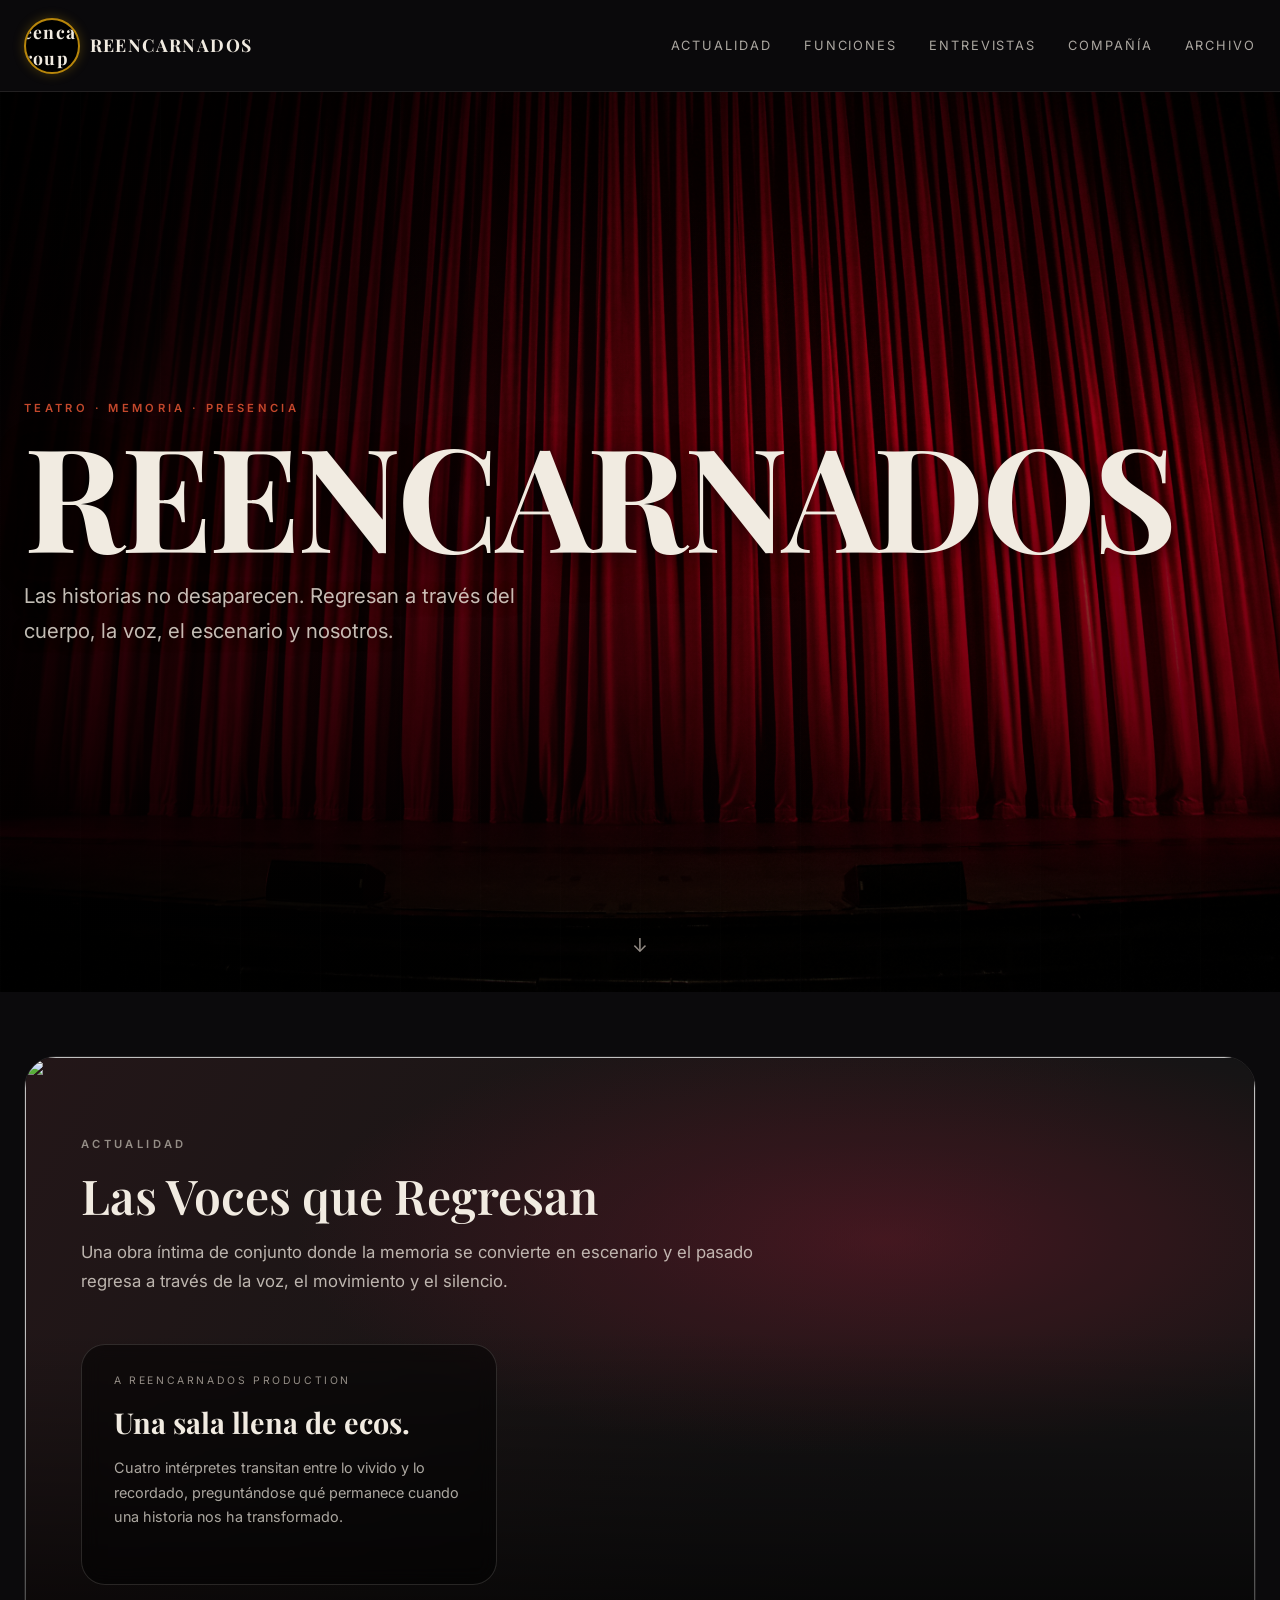
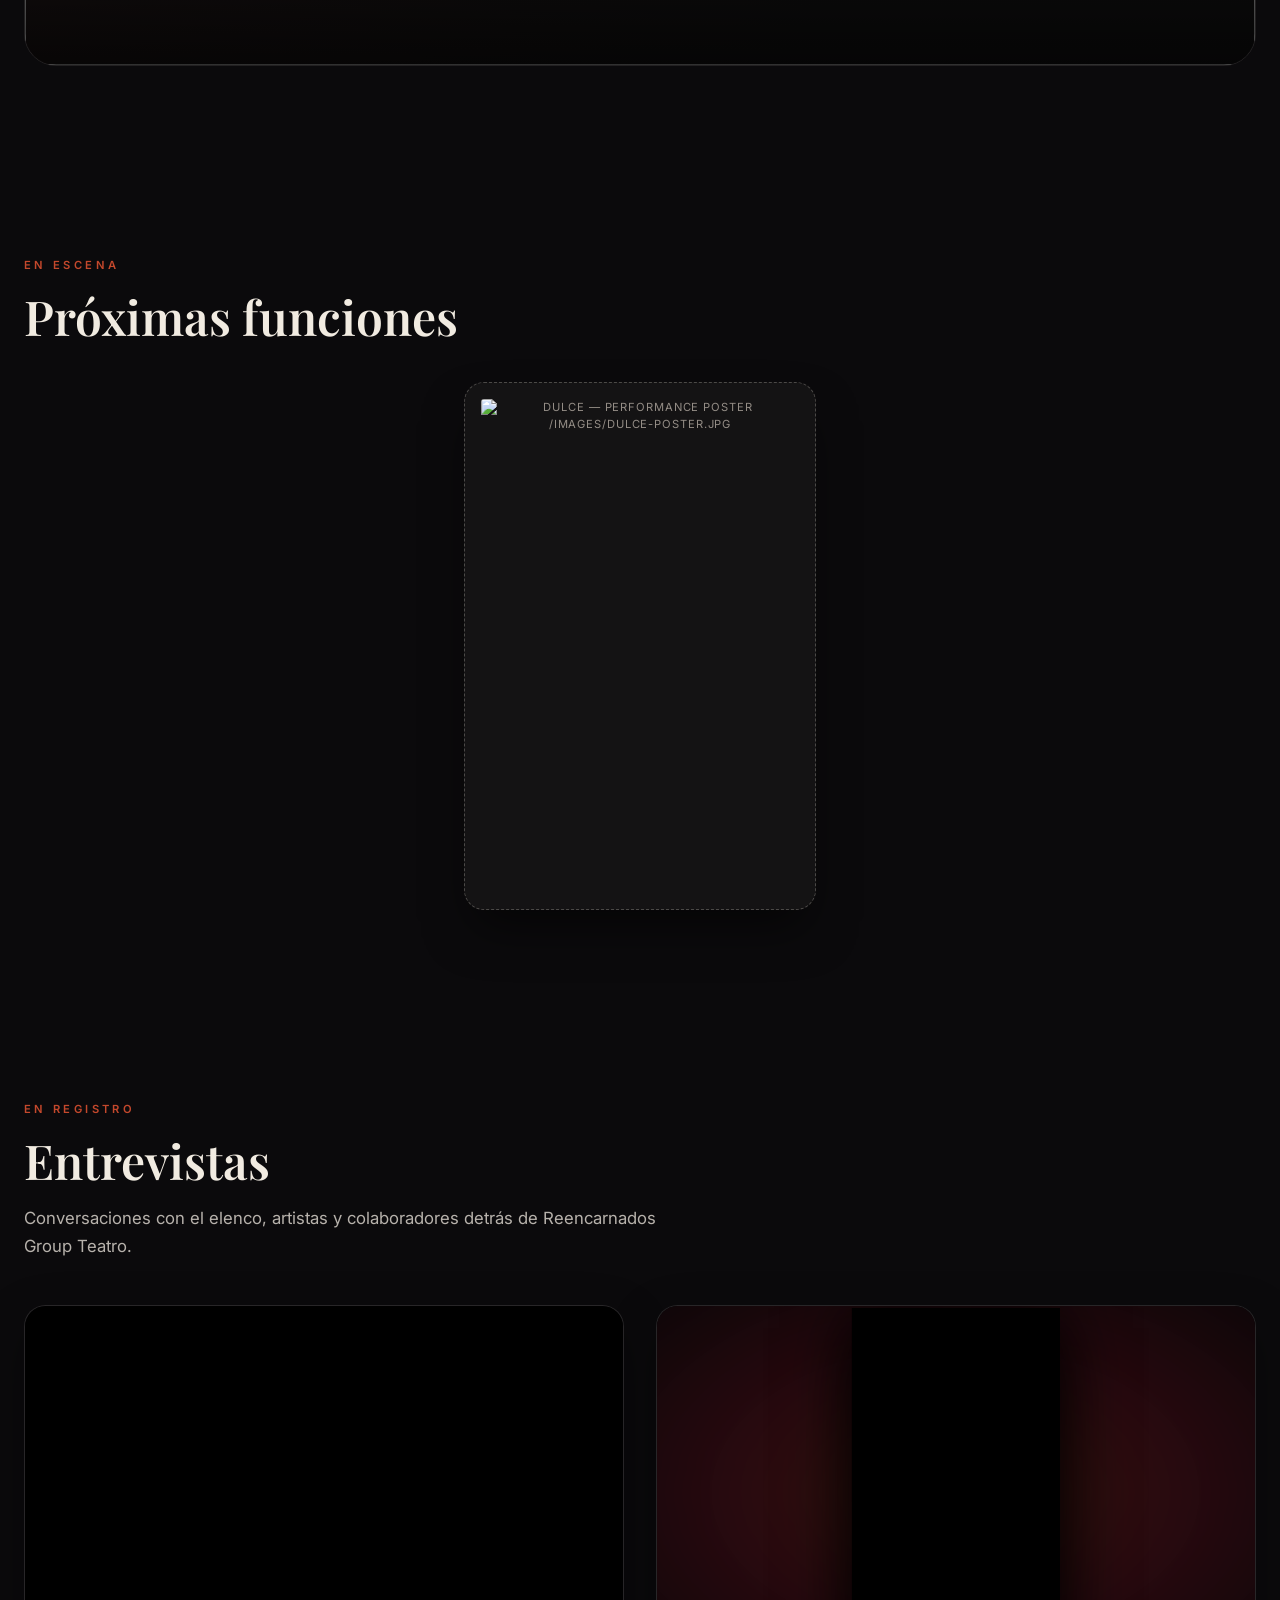
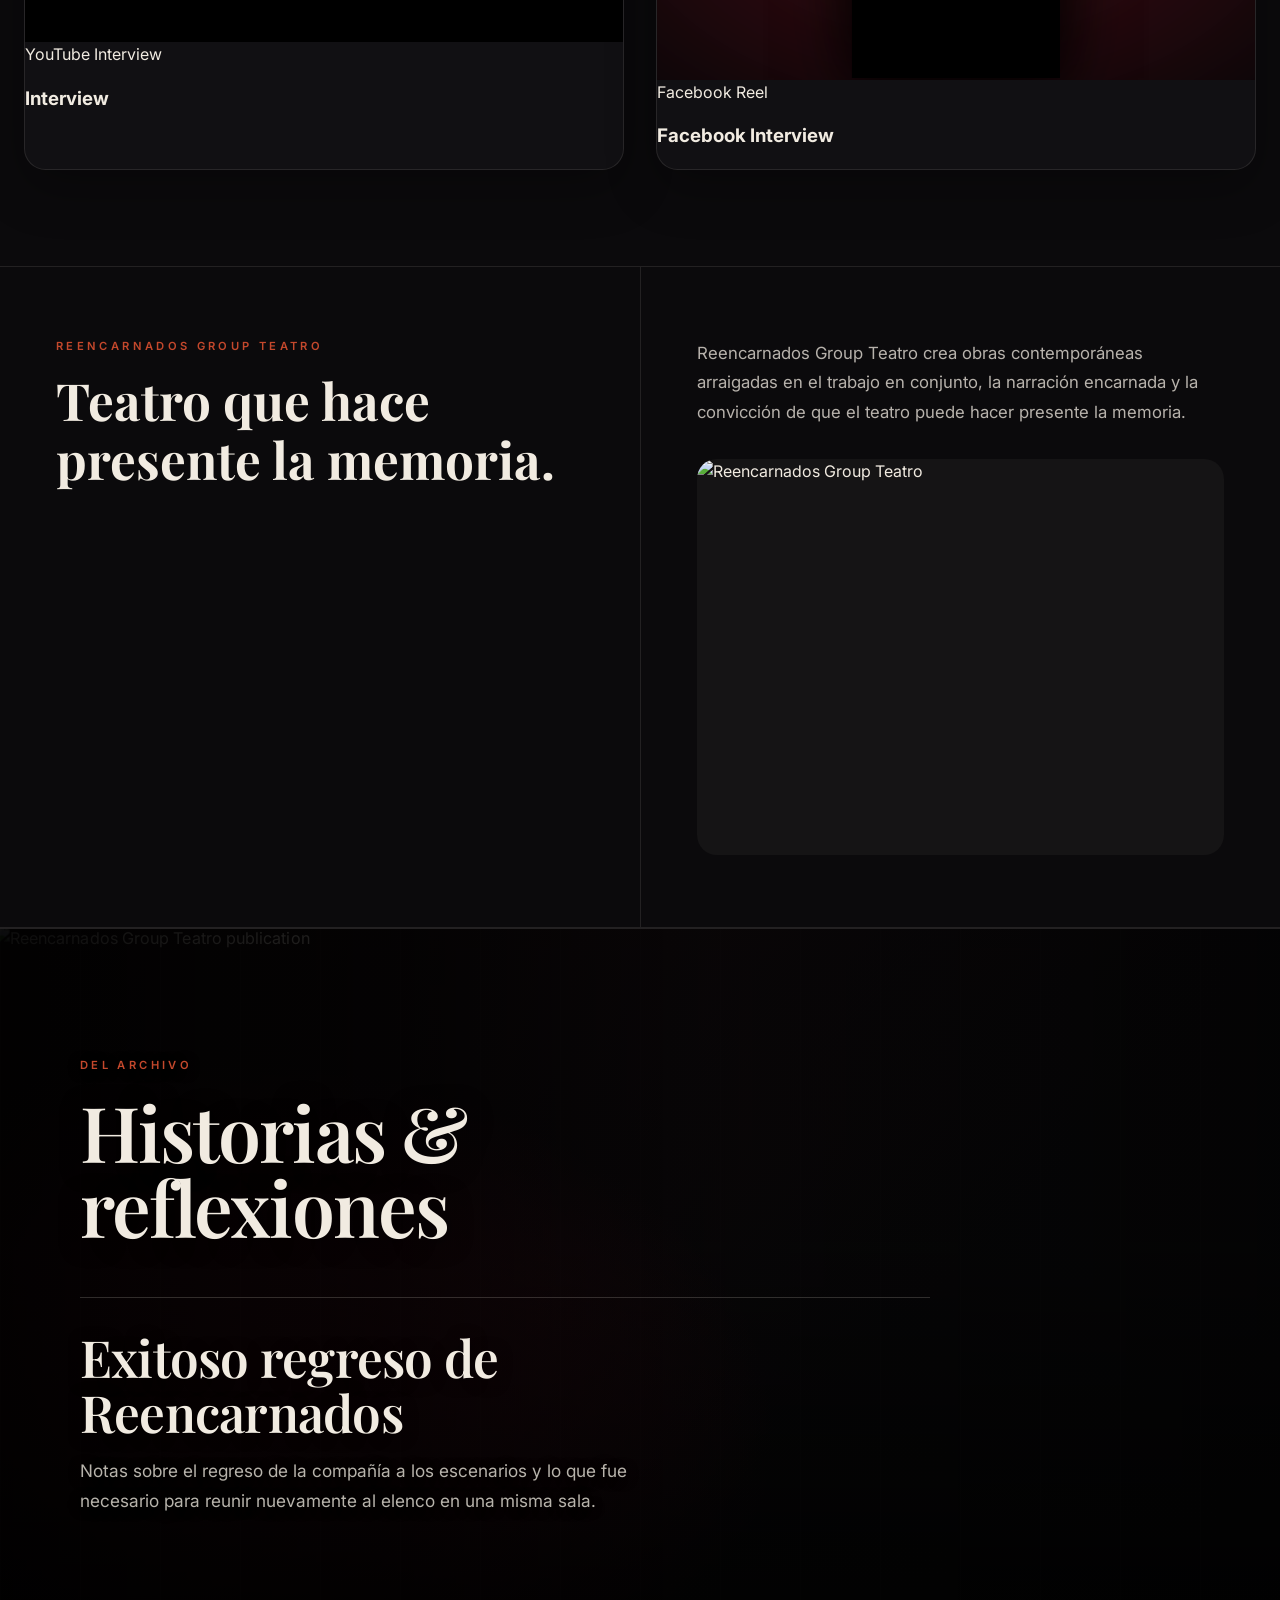
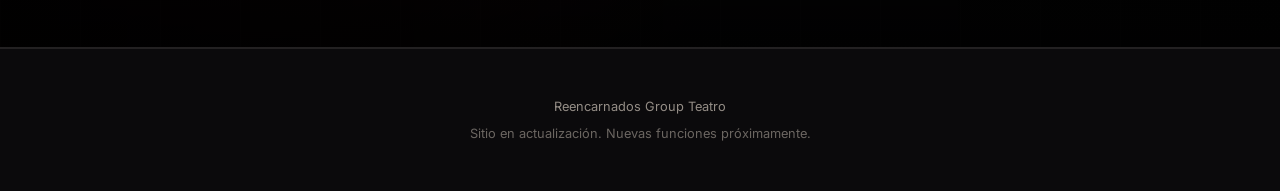
==== commit 882ecd77: "updated words to spanish" ====
--- a/index.html
+++ b/index.html
@@ -256,11 +256,12 @@
 
 
         <img
-          src="https://res.cloudinary.com/dk25jqckw/image/upload/v1787210282/IMG_3851_m6nsib.jpg"
+          src="https://res.cloudinary.com/dk25jqckw/image/upload/v1787211998/IMG_3855_amm6iy.jpg"
           alt=""
           class="current-img js-placeholder"
           data-label="/images/current-production.jpg"
           aria-hidden="true"
+          
         />
 
 
@@ -295,7 +296,7 @@
 
 
             <h3 class="panel-title">
-              A room full of echoes.
+              Una sala llena de ecos.
             </h3>
 
 
--- a/styles.css
+++ b/styles.css
@@ -624,7 +624,7 @@
   position: absolute;
   inset: 0;
   z-index: 1;
-
+  overflow-wrap: normal;
   width: 100%;
   height: 100%;
 
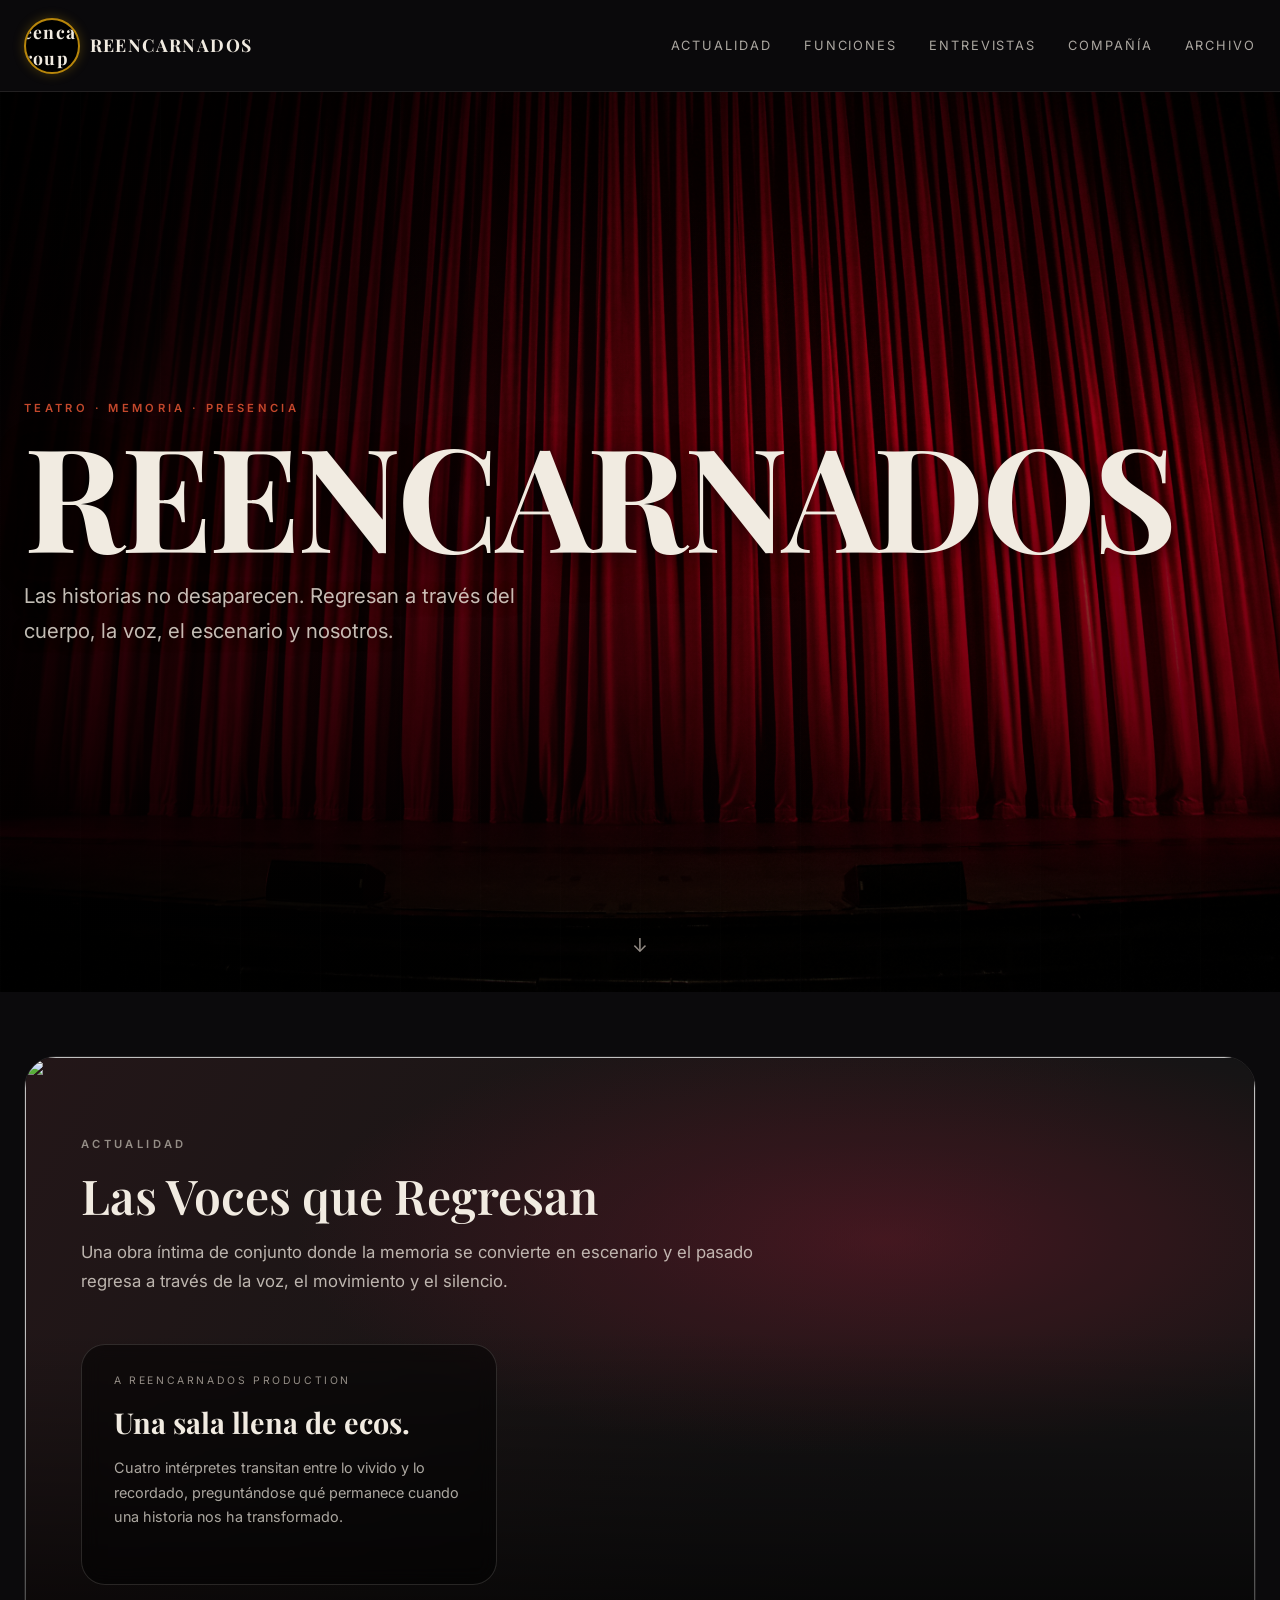
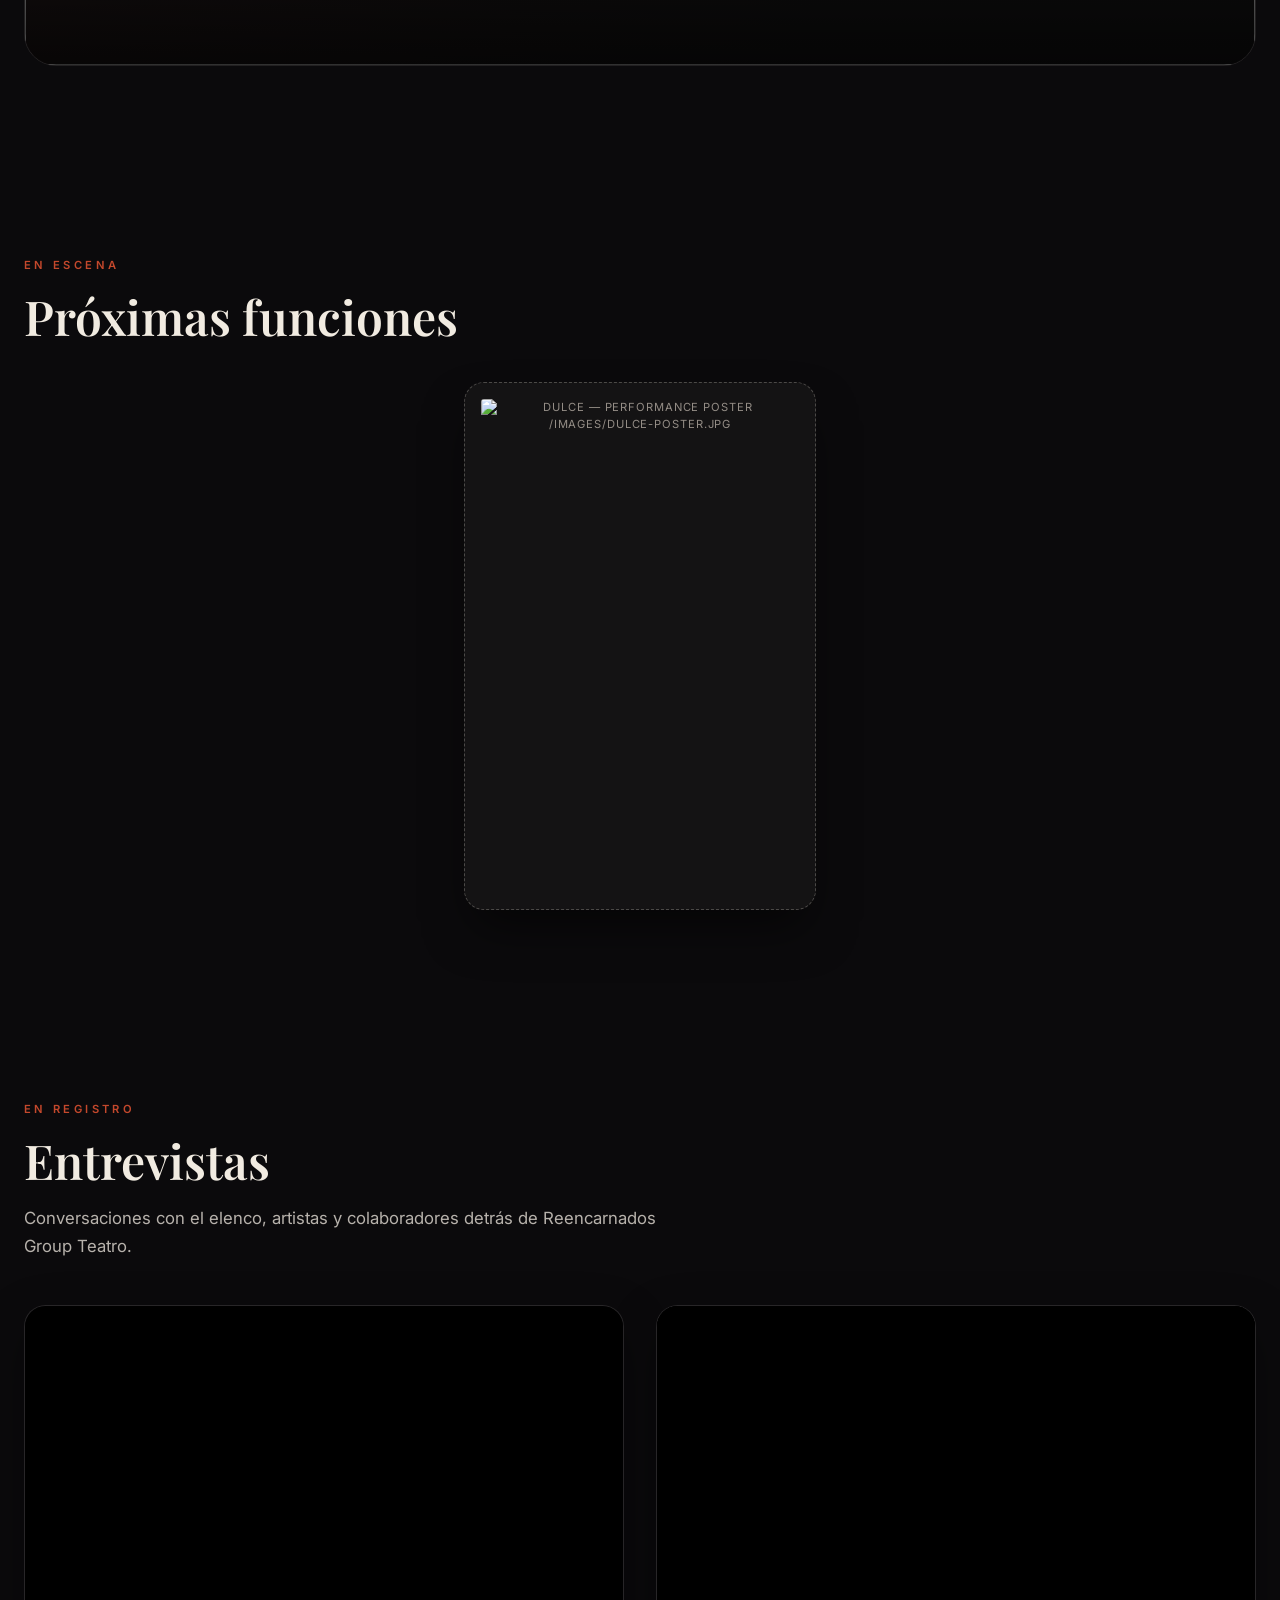
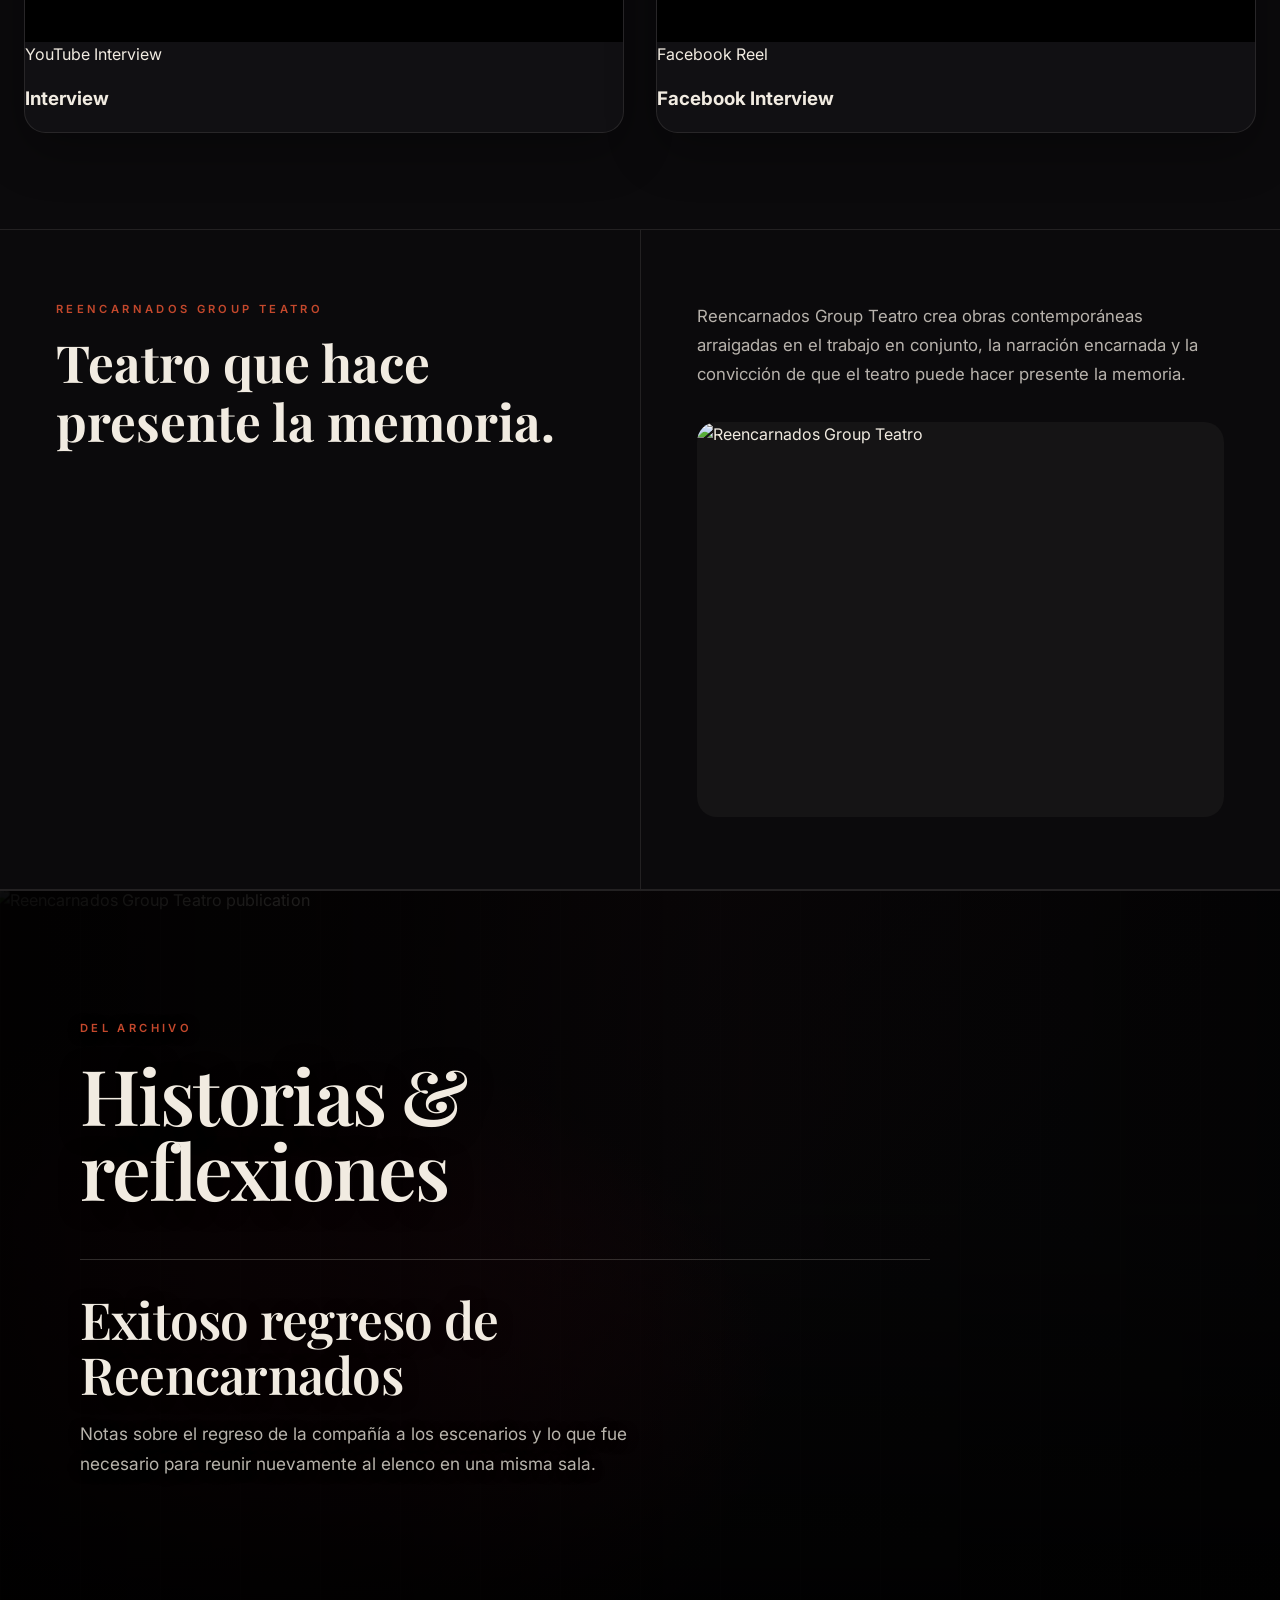
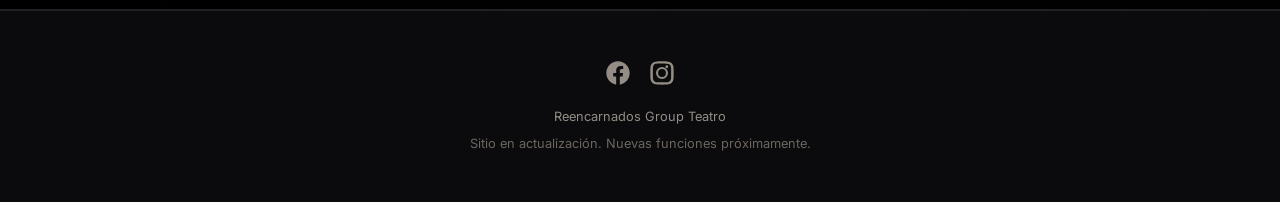
==== commit c50c1151: "added social links" ====
--- a/index.html
+++ b/index.html
@@ -539,18 +539,29 @@
   <!-- =========================================================
        FOOTER
   ========================================================== -->
-
-  <footer class="footer">
-
-    <p>
-      Reencarnados Group Teatro
-    </p>
-
-    <p class="footer-note">
-      Sitio en actualización. Nuevas funciones próximamente.
-    </p>
-
-  </footer>
+<!-- =========================================================
+     FOOTER
+========================================================== -->
+<footer class="footer">
+
+ <div class="social-links">
+  <a href="https://www.facebook.com/reencarnadosteatro" target="_blank" rel="noopener noreferrer" aria-label="Reencarnados en Facebook" class="social-link">
+    <svg viewBox="0 0 24 24" width="28" height="28" fill="currentColor" aria-hidden="true"><path d="M22 12.06C22 6.5 17.52 2 12 2S2 6.5 2 12.06c0 5.02 3.66 9.18 8.44 9.94v-7.03H7.9v-2.91h2.54V9.85c0-2.5 1.49-3.89 3.77-3.89 1.09 0 2.24.2 2.24.2v2.46h-1.26c-1.24 0-1.63.77-1.63 1.56v1.88h2.78l-.44 2.91h-2.34V22c4.78-.76 8.44-4.92 8.44-9.94z"/></svg>
+  </a>
+  <a href="https://www.instagram.com/reencarnados_teatro" target="_blank" rel="noopener noreferrer" aria-label="Reencarnados en Instagram" class="social-link">
+    <svg viewBox="0 0 24 24" width="28" height="28" fill="currentColor" aria-hidden="true"><path d="M12 2c2.72 0 3.06.01 4.12.06 1.06.05 1.79.22 2.43.47.66.25 1.21.6 1.76 1.15.5.5.9 1.1 1.15 1.76.25.64.42 1.37.47 2.43.05 1.06.06 1.4.06 4.12s-.01 3.06-.06 4.12c-.05 1.06-.22 1.79-.47 2.43a4.92 4.92 0 0 1-1.15 1.76 4.92 4.92 0 0 1-1.76 1.15c-.64.25-1.37.42-2.43.47-1.06.05-1.4.06-4.12.06s-3.06-.01-4.12-.06c-1.06-.05-1.79-.22-2.43-.47a4.92 4.92 0 0 1-1.76-1.15 4.92 4.92 0 0 1-1.15-1.76c-.25-.64-.42-1.37-.47-2.43C2.01 15.06 2 14.72 2 12s.01-3.06.06-4.12c.05-1.06.22-1.79.47-2.43.25-.66.6-1.21 1.15-1.76.5-.5 1.1-.9 1.76-1.15.64-.25 1.37-.42 2.43-.47C8.94 2.01 9.28 2 12 2zm0 1.8c-2.67 0-2.99.01-4.04.06-.87.04-1.34.18-1.65.3a2.9 2.9 0 0 0-1.08.7 2.9 2.9 0 0 0-.7 1.08c-.12.31-.26.78-.3 1.65C4.18 8.84 4.17 9.16 4.17 12s.01 3.16.06 4.21c.04.87.18 1.34.3 1.65.15.4.36.75.7 1.08.33.34.68.55 1.08.7.31.12.78.26 1.65.3 1.05.05 1.37.06 4.04.06s2.99-.01 4.04-.06c.87-.04 1.34-.18 1.65-.3.4-.15.75-.36 1.08-.7.34-.33.55-.68.7-1.08.12-.31.26-.78.3-1.65.05-1.05.06-1.37.06-4.21s-.01-3.16-.06-4.21c-.04-.87-.18-1.34-.3-1.65a2.9 2.9 0 0 0-.7-1.08 2.9 2.9 0 0 0-1.08-.7c-.31-.12-.78-.26-1.65-.3C14.99 3.81 14.67 3.8 12 3.8zm0 3.05a5.15 5.15 0 1 1 0 10.3 5.15 5.15 0 0 1 0-10.3zm0 1.8a3.35 3.35 0 1 0 0 6.7 3.35 3.35 0 0 0 0-6.7zm5.34-2a1.2 1.2 0 1 1-2.4 0 1.2 1.2 0 0 1 2.4 0z"/></svg>
+  </a>
+</div>
+
+  <p>
+    Reencarnados Group Teatro
+  </p>
+
+  <p class="footer-note">
+    Sitio en actualización. Nuevas funciones próximamente.
+  </p>
+
+</footer>
 
 
 
@@ -558,4 +569,5 @@
 
 </body>
 
-</html>+</html>
+
--- a/styles.css
+++ b/styles.css
@@ -166,14 +166,6 @@
   white-space: nowrap;
 }
 
-/* ============================================================
-   CIRCULAR NAV LOGO
-============================================================ */
-
-/* ============================================================
-   GOLD CIRCULAR LOGO
-============================================================ */
-
 .nav-logo-circle {
   width: 56px;
   height: 56px;
@@ -188,23 +180,15 @@
 
   border-radius: 50%;
 
-  /* GOLD RING */
   border: 2px solid #b8860b;
 
-  /* Black interior */
   background: #000;
 
-  /* Subtle gold glow */
   box-shadow:
     0 0 12px rgba(234, 179, 8, 0.25);
 
   position: relative;
 }
-
-
-/* ============================================================
-   LOGO INSIDE GOLD CIRCLE
-============================================================ */
 
 .nav-logo {
   width: 165%;
@@ -696,10 +680,6 @@
 }
 
 /* ============================================================
-   POSTER
-============================================================ */
-
-/* ============================================================
    UPCOMING PERFORMANCES — CENTER POSTER
 ============================================================ */
 
@@ -1232,12 +1212,17 @@
 /* ============================================================
    COMMON VIDEO FRAME
 
-   IMPORTANT:
-   Both videos get the exact same large 16:9 card area.
+   Every video card (YouTube AND Facebook) now shares this exact
+   same 16:9 frame, so cards in the grid are always the same
+   size regardless of source.
 ============================================================ */
 
 .video-media,
-.video-frame-wrap {
+.video-frame-wrap,
+.youtube-media,
+.youtube-video,
+.facebook-media,
+.facebook-video {
   position: relative;
 
   width: 100%;
@@ -1246,25 +1231,12 @@
 
   overflow: hidden;
 
-  background: #050505;
+  background: #000;
 }
 
 /* ============================================================
    YOUTUBE VIDEO
 ============================================================ */
-
-.youtube-media,
-.youtube-video {
-  position: relative;
-
-  width: 100%;
-
-  aspect-ratio: 16 / 9;
-
-  overflow: hidden;
-
-  background: #000;
-}
 
 .youtube-media iframe,
 .youtube-video iframe,
@@ -1283,122 +1255,41 @@
 /* ============================================================
    FACEBOOK VIDEO
 
-   The OUTER FRAME remains 16:9.
-
-   The actual vertical Facebook reel is centered inside it.
-   It is intentionally much larger than your previous version.
-============================================================ */
-/* ============================================================
-   FACEBOOK REEL — FINAL
-   LARGE • CENTERED • HIGH QUALITY • RESPONSIVE
-   ============================================================ */
-
-.facebook-media,
-.facebook-video {
-  position: relative;
-  width: 100%;
-  aspect-ratio: 16 / 10;
-  overflow: hidden;
-
-  display: flex;
-  align-items: center;
-  justify-content: center;
-
-  background: #050505;
-  isolation: isolate;
-}
-
-/* Cinematic background */
-.facebook-media::before,
-.facebook-video::before {
-  content: "";
-  position: absolute;
-  inset: -20%;
-  z-index: 0;
-
-  background:
-    radial-gradient(
-      ellipse at center,
-      rgba(196, 72, 44, 0.28) 0%,
-      rgba(106, 18, 35, 0.35) 35%,
-      rgba(5, 5, 6, 0.98) 75%
-    );
-
-  filter: blur(30px);
-  transform: scale(1.12);
-}
-
-/* ============================================================
-   REEL
-   ============================================================ */
+   Fixed to match the YouTube card exactly: same 16:9 frame
+   (set above), iframe fills the entire frame edge-to-edge.
+   Facebook's own player handles the reel's internal aspect
+   ratio — no more shrinking the whole embed down to a narrow
+   floating strip with a blurred backdrop around it.
+============================================================ */
+
+.facebook-backdrop {
+  display: none;
+}
 
 .facebook-reel {
   position: absolute;
-
-  top: 50%;
-  left: 50%;
-
-  z-index: 3;
-
-  height: 98%;
-  width: auto;
-
-  aspect-ratio: 9 / 16;
-
-  overflow: hidden;
+  inset: 0;
+
+  width: 100%;
+  height: 100%;
 
   background: #000;
 
-  transform: translate(-50%, -50%);
-
-  box-shadow:
-    0 0 70px rgba(0, 0, 0, 0.8),
-    0 20px 60px rgba(0, 0, 0, 0.65);
-}
-
-/* Facebook iframe inside reel */
-.facebook-reel iframe {
-  position: absolute;
-
-  inset: 0;
-
-  width: 100%;
-  height: 100%;
-
-  min-width: 100%;
-  min-height: 100%;
-
-  max-width: none;
-
-  display: block;
-
-  border: 0;
-
-  background: #000;
-}
-
-
-/* ============================================================
-   IF FACEBOOK IFRAME IS DIRECTLY INSIDE .facebook-media
-   ============================================================ */
-
+  transform: none;
+  box-shadow: none;
+}
+
+.facebook-reel iframe,
 .facebook-media > iframe,
 .facebook-video > iframe {
   position: absolute;
-
-  top: 50%;
-  left: 50%;
-
-  z-index: 3;
-
-  height: 98%;
-  width: auto;
-
-  aspect-ratio: 9 / 16;
-
-  min-width: 0;
-  min-height: 0;
-
+  inset: 0;
+
+  width: 100%;
+  height: 100%;
+
+  min-width: 100%;
+  min-height: 100%;
   max-width: none;
 
   display: block;
@@ -1407,131 +1298,9 @@
 
   background: #000;
 
-  transform: translate(-50%, -50%);
-
-  box-shadow:
-    0 0 70px rgba(0, 0, 0, 0.8),
-    0 20px 60px rgba(0, 0, 0, 0.65);
-}
-
-
-/* ============================================================
-   DESKTOP
-   ============================================================ */
-
-@media (min-width: 760px) {
-  .facebook-media,
-  .facebook-video {
-    aspect-ratio: 16 / 10;
-  }
-
-  .facebook-reel,
-  .facebook-media > iframe,
-  .facebook-video > iframe {
-    height: 98%;
-    width: auto;
-    aspect-ratio: 9 / 16;
-  }
-}
-
-
-/* ============================================================
-   LARGE DESKTOP
-   ============================================================ */
-
-@media (min-width: 1200px) {
-  .facebook-reel,
-  .facebook-media > iframe,
-  .facebook-video > iframe {
-    height: 99%;
-  }
-}
-
-
-/* ============================================================
-   MOBILE
-   ============================================================ */
-
-@media (max-width: 759px) {
-  .facebook-media,
-  .facebook-video {
-    aspect-ratio: 4 / 3;
-  }
-
-  .facebook-reel,
-  .facebook-media > iframe,
-  .facebook-video > iframe {
-    height: 98%;
-    width: auto;
-    aspect-ratio: 9 / 16;
-  }
-}
-
-
-/* ============================================================
-   MOBILE
-   ============================================================ */
-
-@media (max-width: 759px) {
-
-  .facebook-media,
-  .facebook-video {
-    /*
-      Slightly taller outer frame on phones.
-      Gives the Reel more visual presence.
-    */
-    aspect-ratio: 4 / 3;
-  }
-
-  .facebook-reel,
-  .facebook-media > iframe,
-  .facebook-video > iframe {
-    height: 97%;
-
-    width: auto;
-
-    aspect-ratio: 9 / 16;
-  }
-}
-
-
-/* ============================================================
-   SMALL PHONES
-   ============================================================ */
-
-@media (max-width: 420px) {
-
-  .facebook-media,
-  .facebook-video {
-    aspect-ratio: 4 / 3;
-  }
-
-  .facebook-reel,
-  .facebook-media > iframe,
-  .facebook-video > iframe {
-    height: 96%;
-
-    aspect-ratio: 9 / 16;
-  }
-}
-
-
-/* ============================================================
-   REDUCED MOTION
-   ============================================================ */
-
-@media (prefers-reduced-motion: reduce) {
-
-  .facebook-reel,
-  .facebook-media > iframe,
-  .facebook-video > iframe {
-    transform: translate(-50%, -50%);
-  }
-}
-
-
-
-
+  transform: none;
+  box-shadow: none;
+}
 
 /* ============================================================
    MOBILE VIDEO
@@ -1550,47 +1319,14 @@
   .video-media,
   .video-frame-wrap,
   .youtube-media,
-  .youtube-video {
+  .youtube-video,
+  .facebook-media,
+  .facebook-video {
     aspect-ratio: 16 / 9;
   }
 
   .video-meta {
     padding: 1rem 1.1rem 1.15rem;
-  }
-
-  .facebook-media,
-  .facebook-video {
-    aspect-ratio: 16 / 10;
-  }
-
-  .facebook-reel {
-    width: min(52%, 320px);
-    height: 96%;
-
-    min-width: 190px;
-  }
-
-  .facebook-media > iframe {
-    width: min(52%, 320px);
-    height: 96%;
-
-    min-width: 190px;
-  }
-}
-
-/* ============================================================
-   VERY SMALL PHONES
-============================================================ */
-
-@media (max-width: 420px) {
-  .facebook-reel {
-    width: 58%;
-    min-width: 170px;
-  }
-
-  .facebook-media > iframe {
-    width: 58%;
-    min-width: 170px;
   }
 }
 
@@ -1664,7 +1400,6 @@
 
   transform: translateY(0);
 }
-
 /* ============================================================
    FOOTER
 ============================================================ */
@@ -1686,7 +1421,36 @@
 }
 
 .footer-note {
-  margin-top: 0.5rem !important;
-
+  margin: 0.5rem auto 0 !important;
+  text-align: center;
   color: rgba(148, 141, 134, 0.7);
+}
+
+/* ============================================================
+   SOCIAL LINKS
+============================================================ */
+
+.social-links {
+  display: flex;
+  justify-content: center;
+  align-items: center;
+  gap: 1rem;
+
+  margin-bottom: 1.25rem;
+}
+.social-link svg {
+  width: 28px;
+  height: 28px;
+  display: block;
+}
+
+.social-link {
+  display: inline-flex;
+  color: var(--smoke);
+  transition: color 0.2s ease, transform 0.2s ease;
+}
+
+.social-link:hover {
+  color: var(--ember);
+  transform: translateY(-2px);
 }
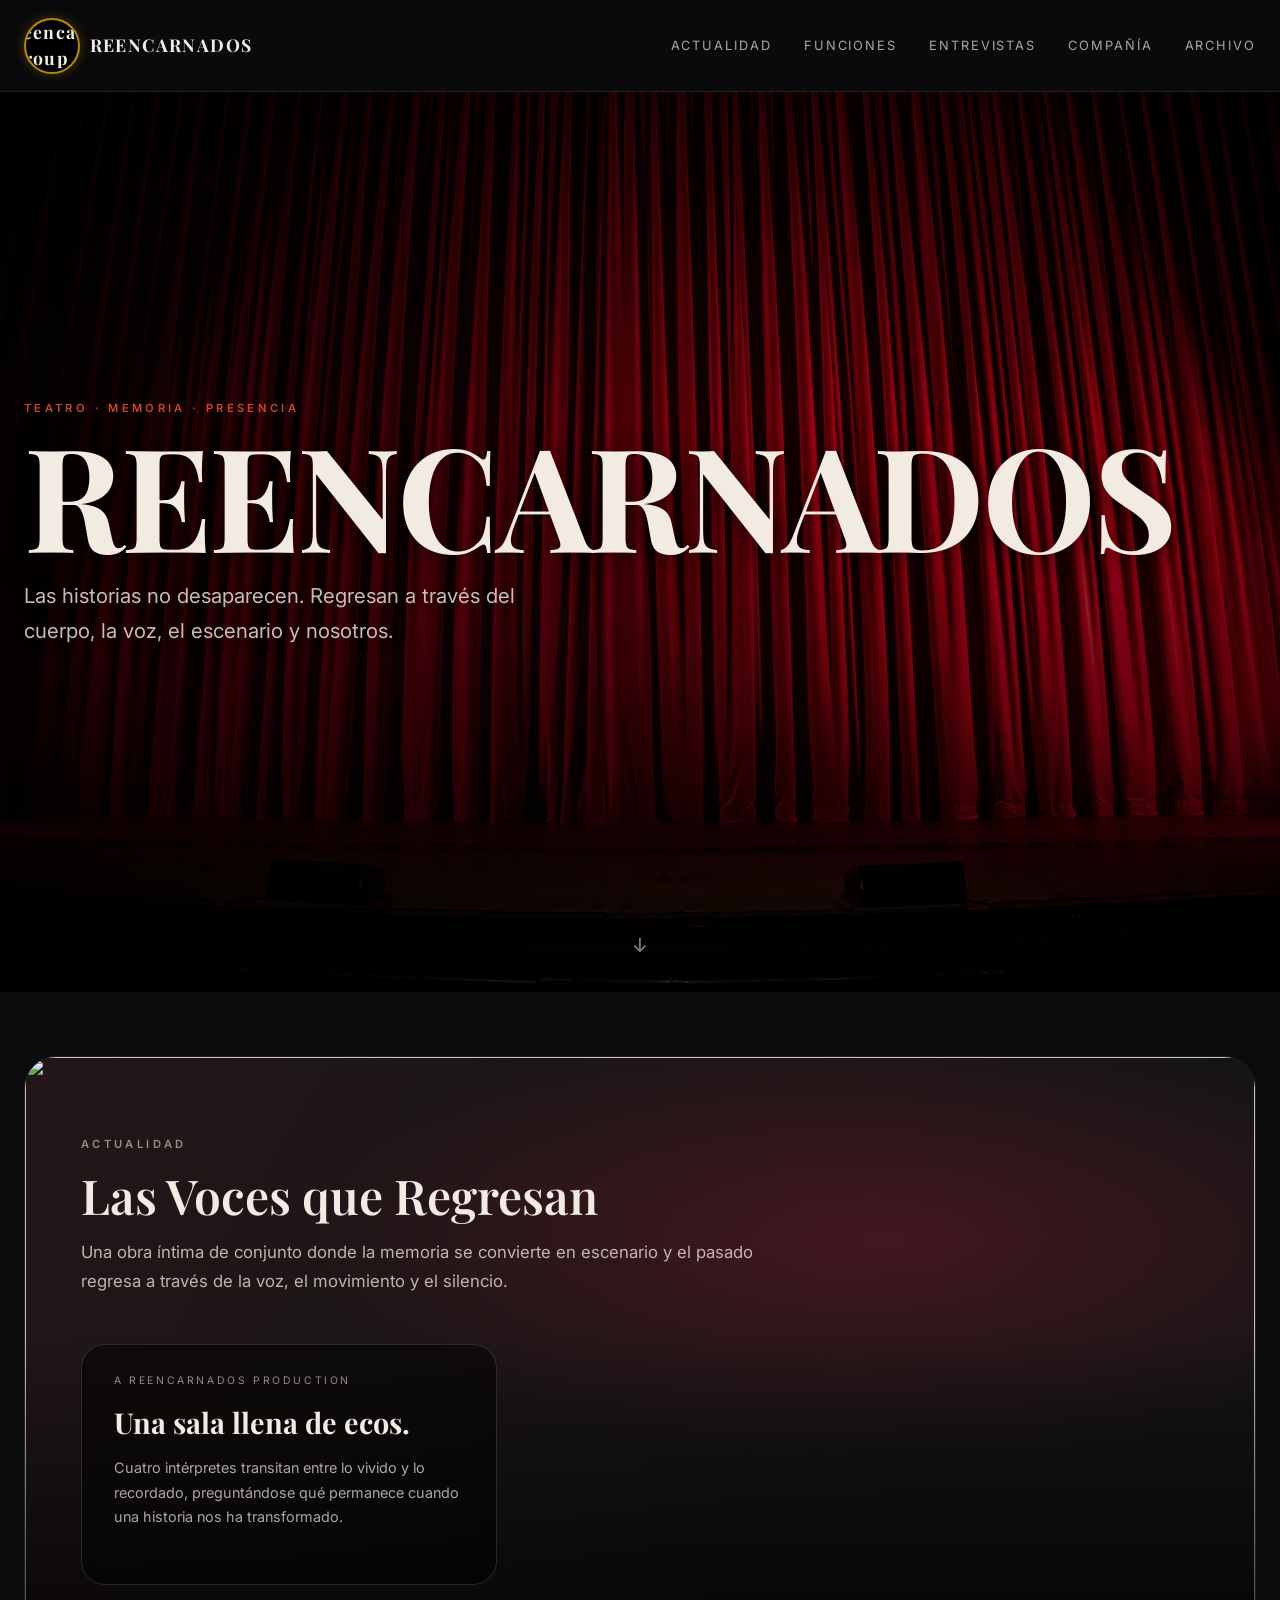
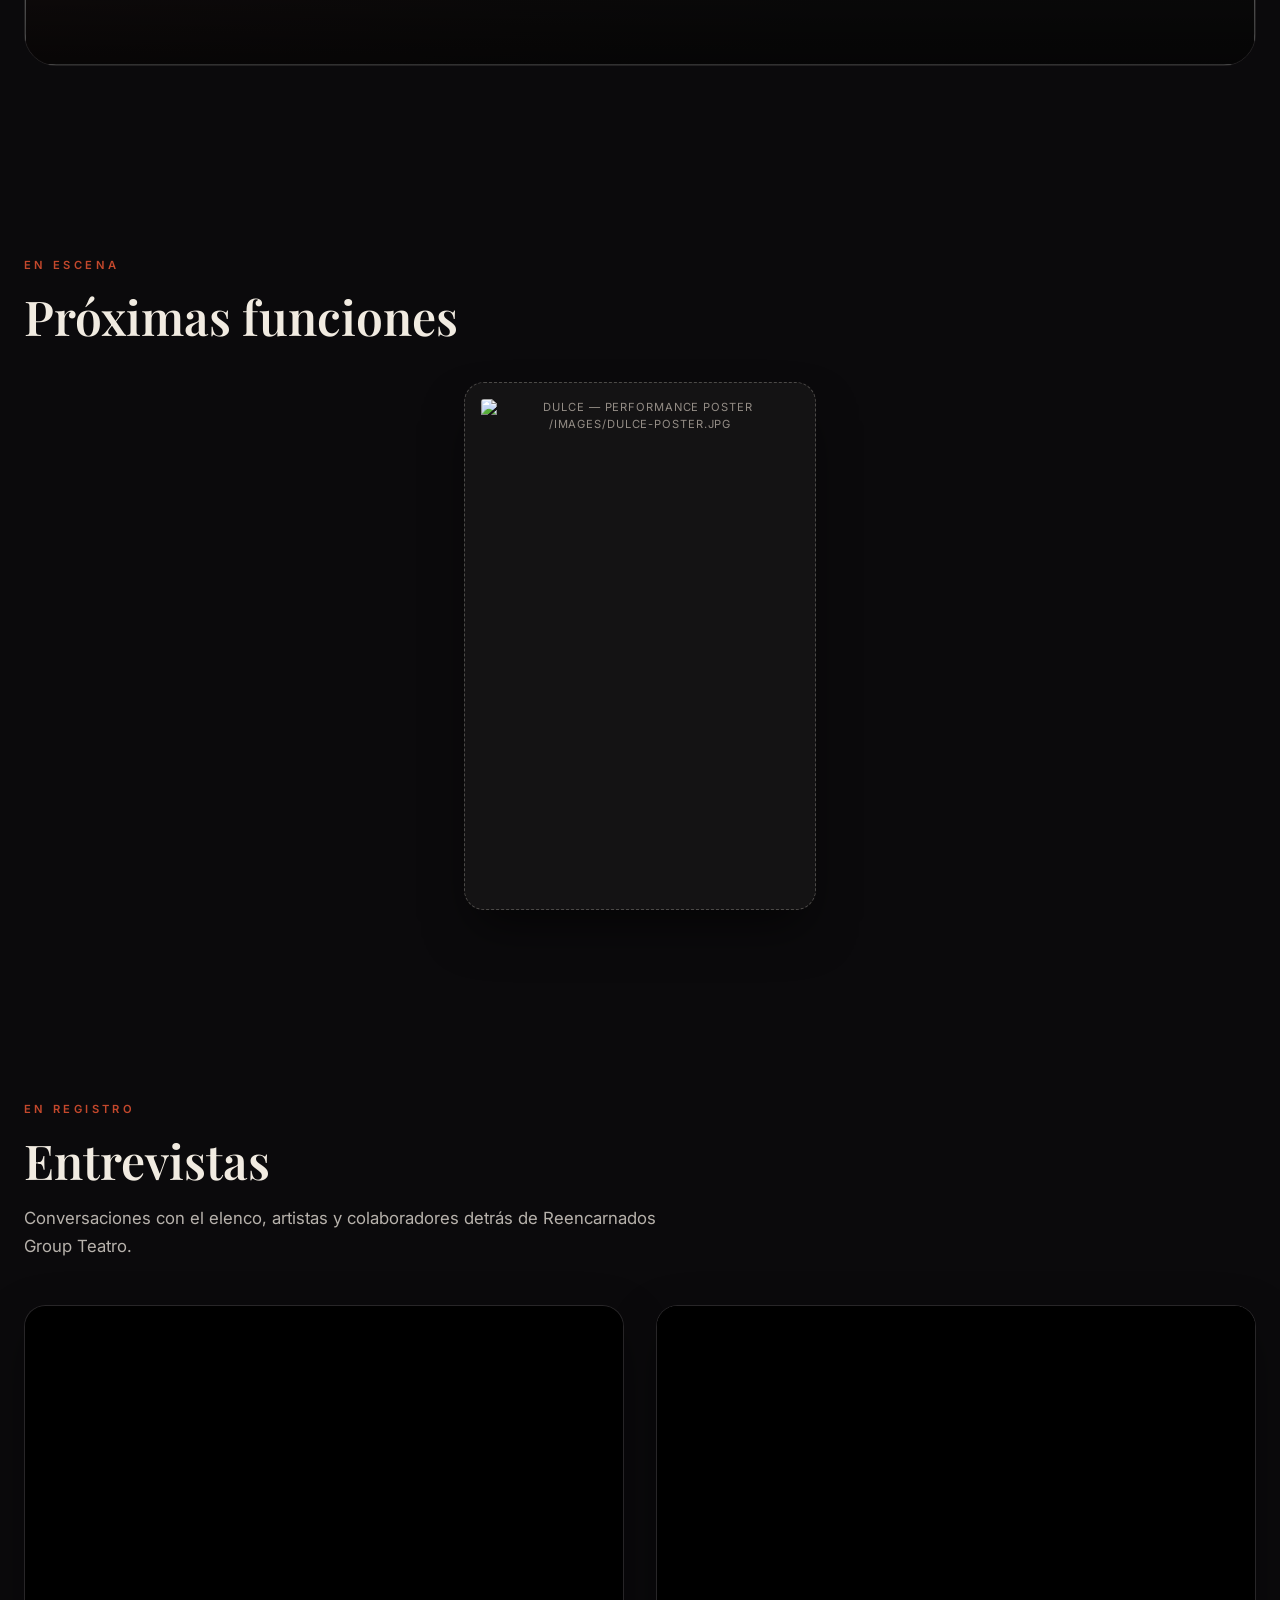
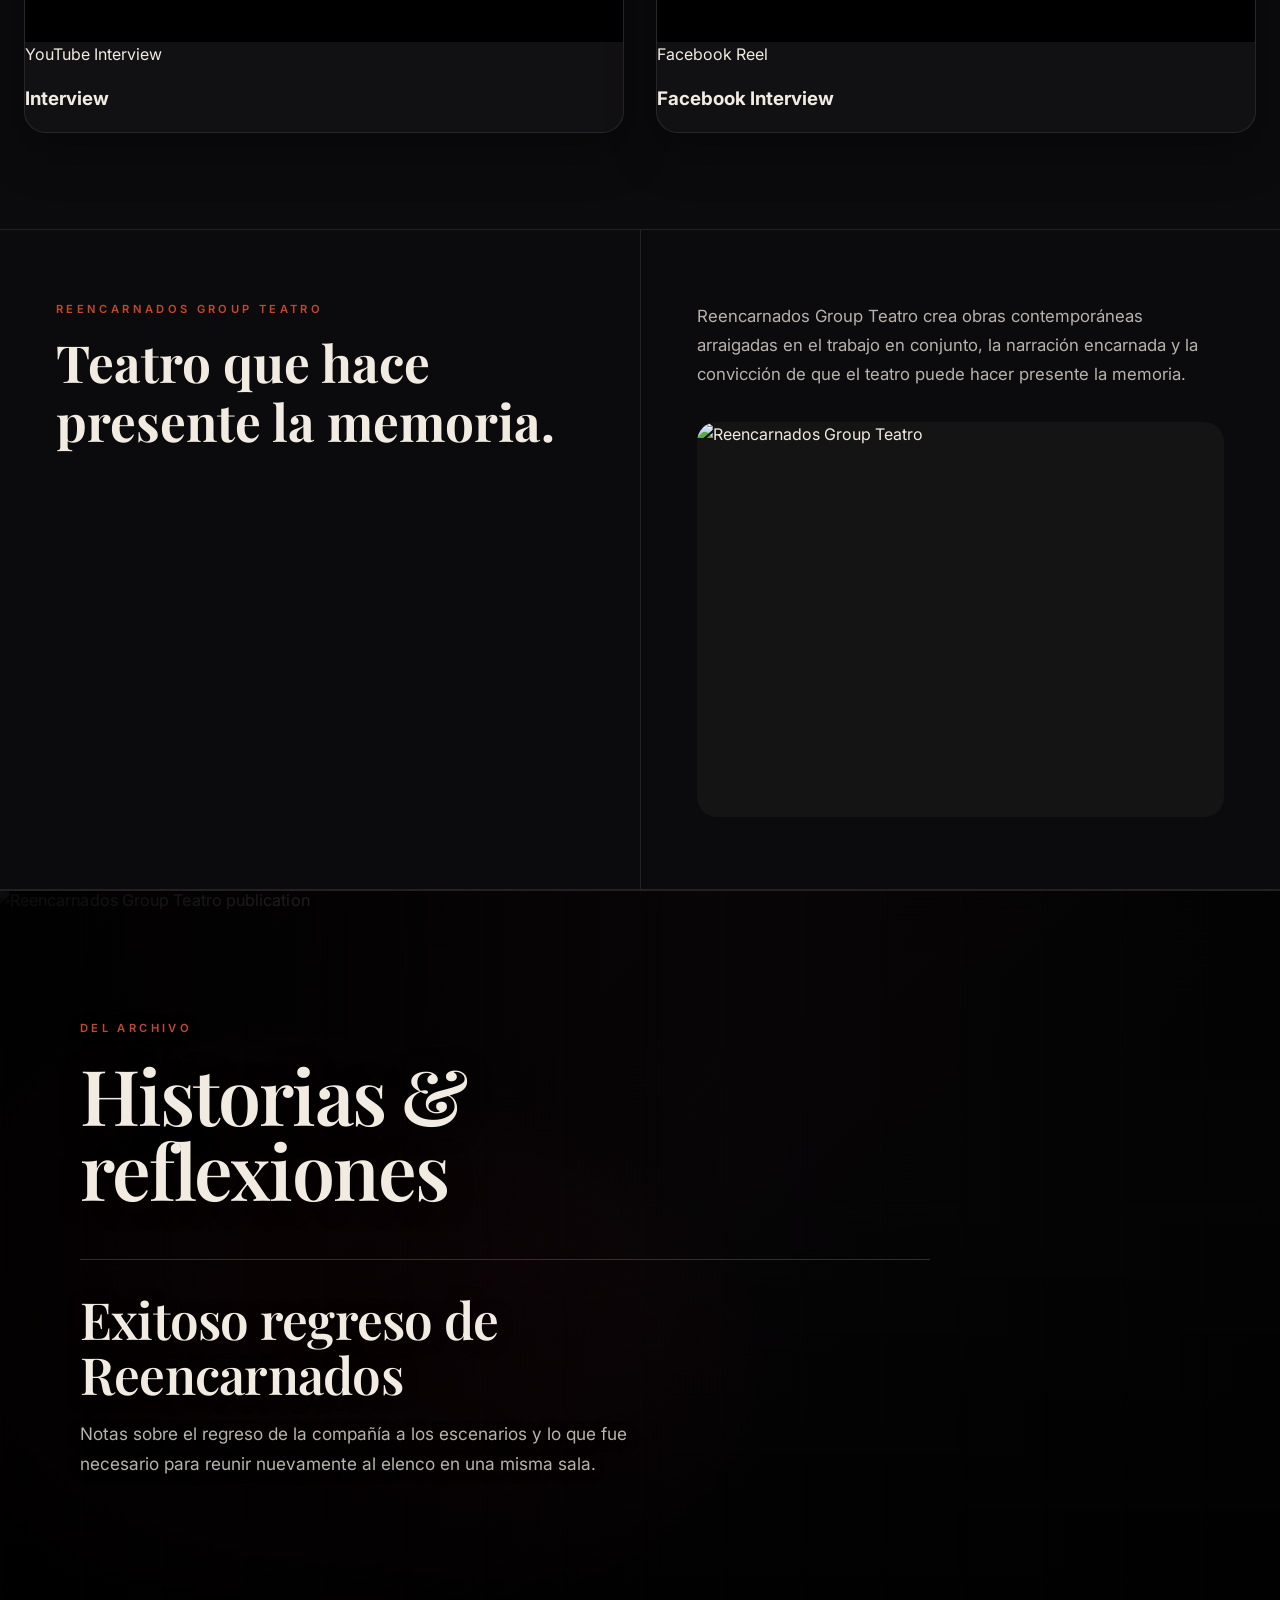
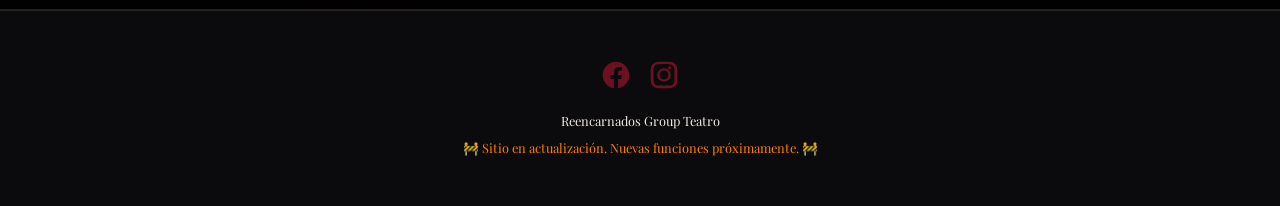
==== commit 610bfb72: "updated footer" ====
--- a/index.html
+++ b/index.html
@@ -557,8 +557,9 @@
     Reencarnados Group Teatro
   </p>
 
-  <p class="footer-note">
-    Sitio en actualización. Nuevas funciones próximamente.
+  <p class="footer-note ">
+    
+    <span class="construction-icon">🚧 Sitio en actualización. Nuevas funciones próximamente. 🚧</span>
   </p>
 
 </footer>
--- a/styles.css
+++ b/styles.css
@@ -6,6 +6,7 @@
   --ember: #c4482c;
   --smoke: #948d86;
   --border: rgba(241, 235, 225, 0.1);
+  --orange: #ff7f00;
 
   --font-display: "Playfair Display", serif;
   --font-body: "Inter", sans-serif;
@@ -1411,19 +1412,24 @@
 
   text-align: center;
 
-  color: var(--smoke);
+  color: var(white);
 
   font-size: 0.8rem;
+
+font-family: var(--font-display);
+
 }
 
 .footer p {
   margin: 0;
-}
+  /* color: var(--orange); */
+}
+
 
 .footer-note {
   margin: 0.5rem auto 0 !important;
   text-align: center;
-  color: rgba(148, 141, 134, 0.7);
+  color: var(--orange);
 }
 
 /* ============================================================
@@ -1439,14 +1445,14 @@
   margin-bottom: 1.25rem;
 }
 .social-link svg {
-  width: 28px;
-  height: 28px;
+  width: 32px;
+  height: 32px;
   display: block;
 }
 
 .social-link {
   display: inline-flex;
-  color: var(--smoke);
+  color: var(--wine);
   transition: color 0.2s ease, transform 0.2s ease;
 }
 
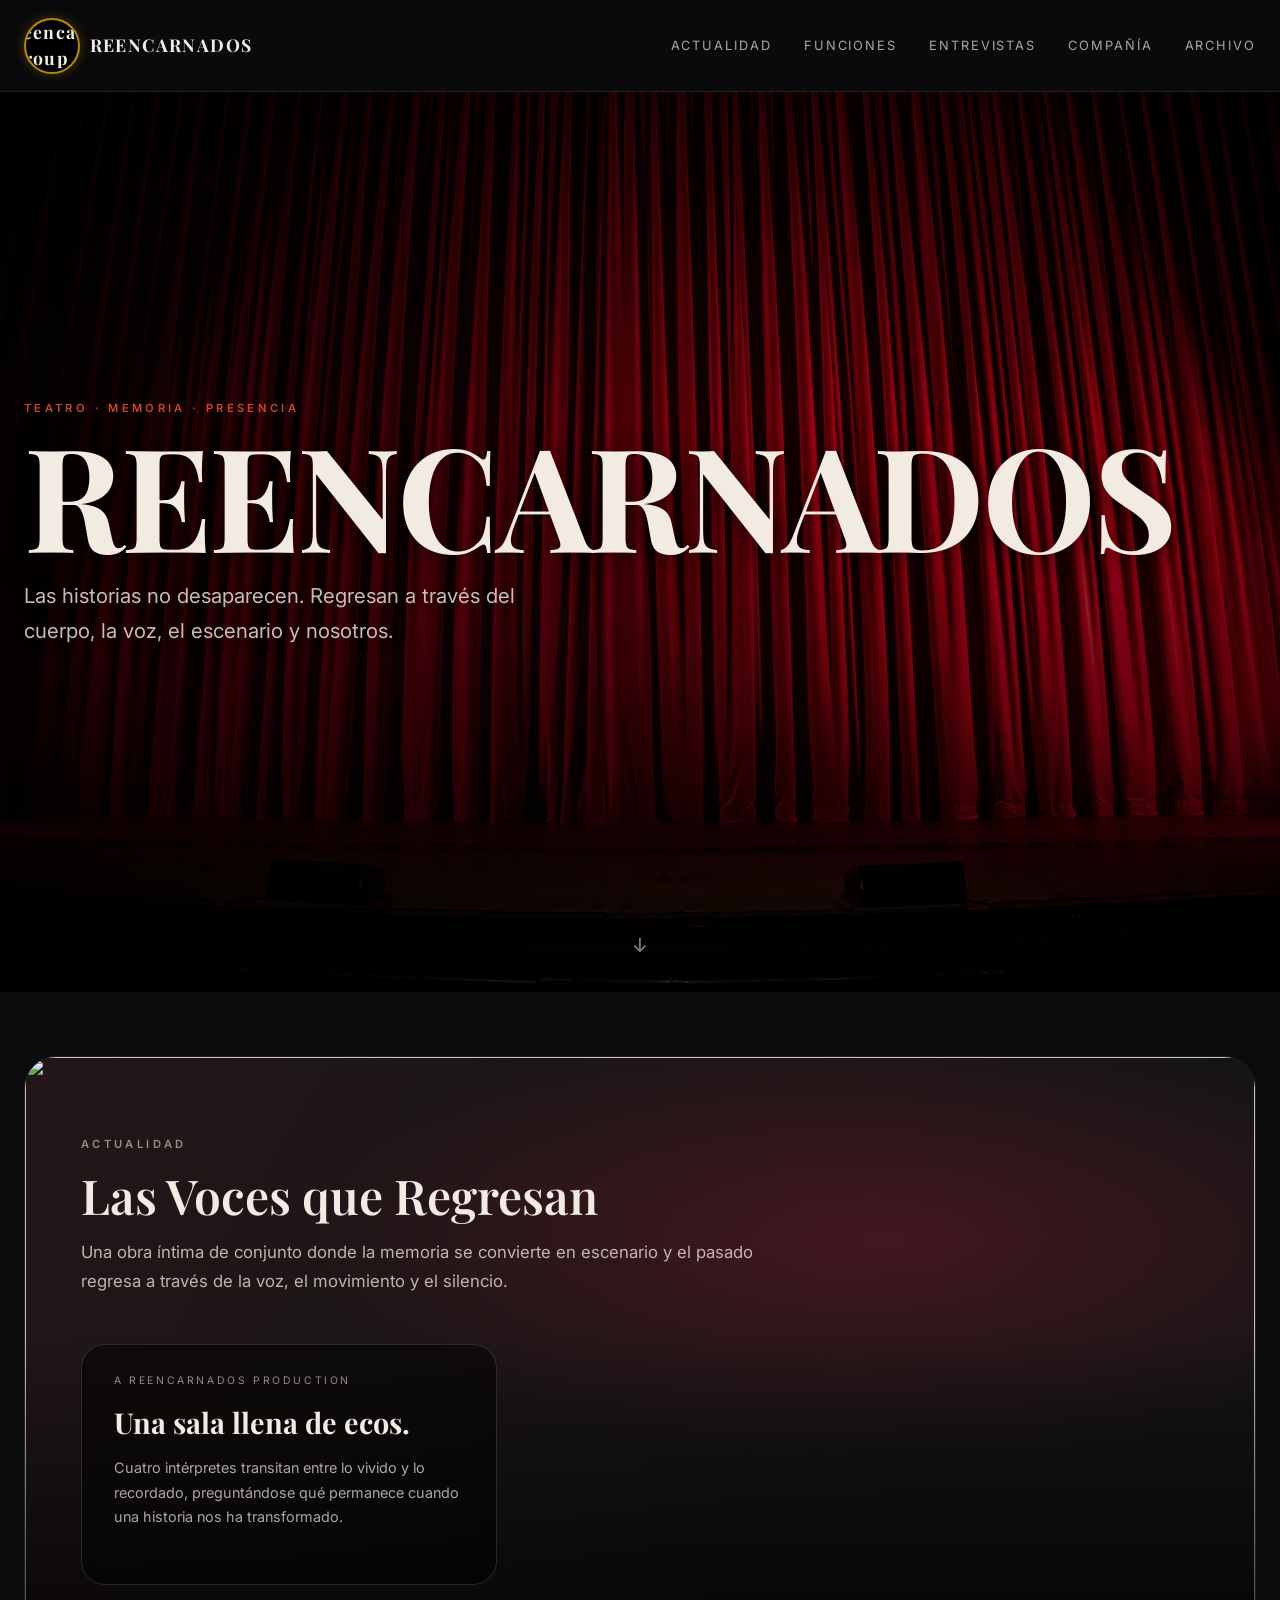
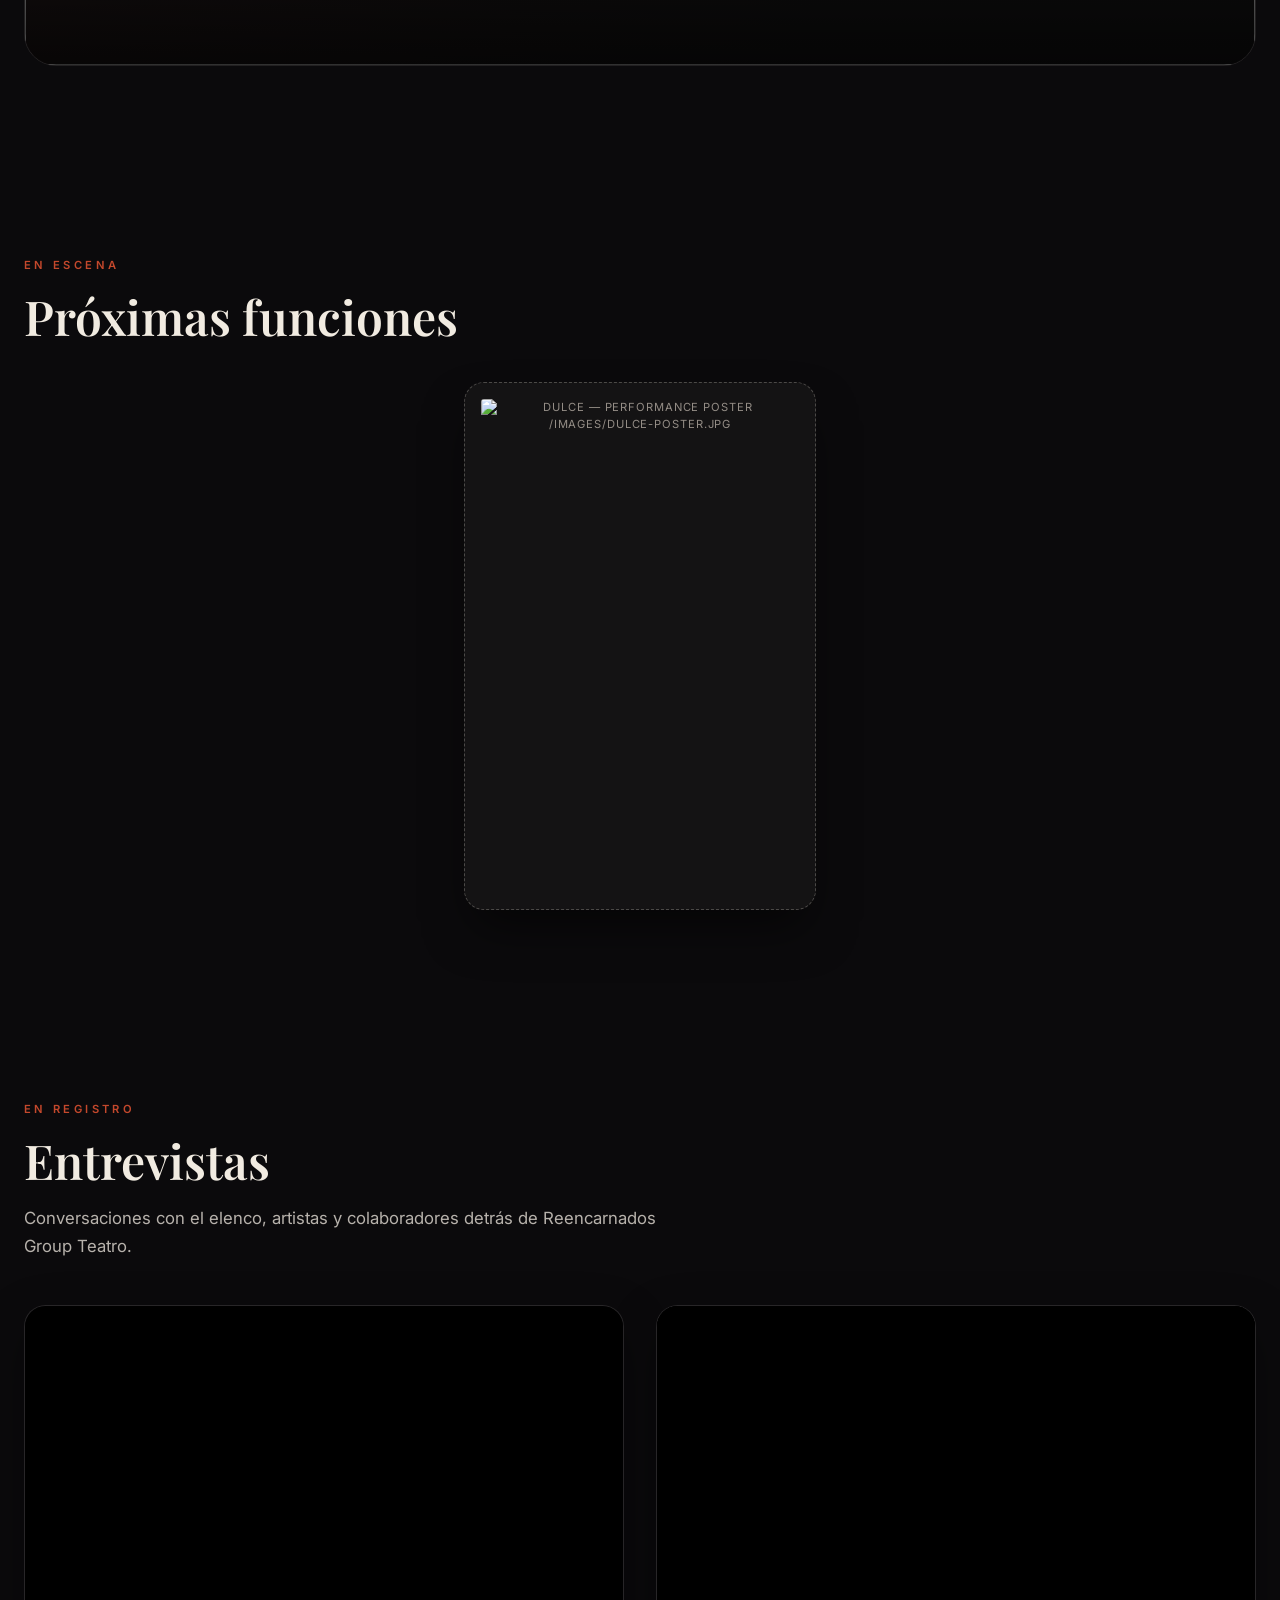
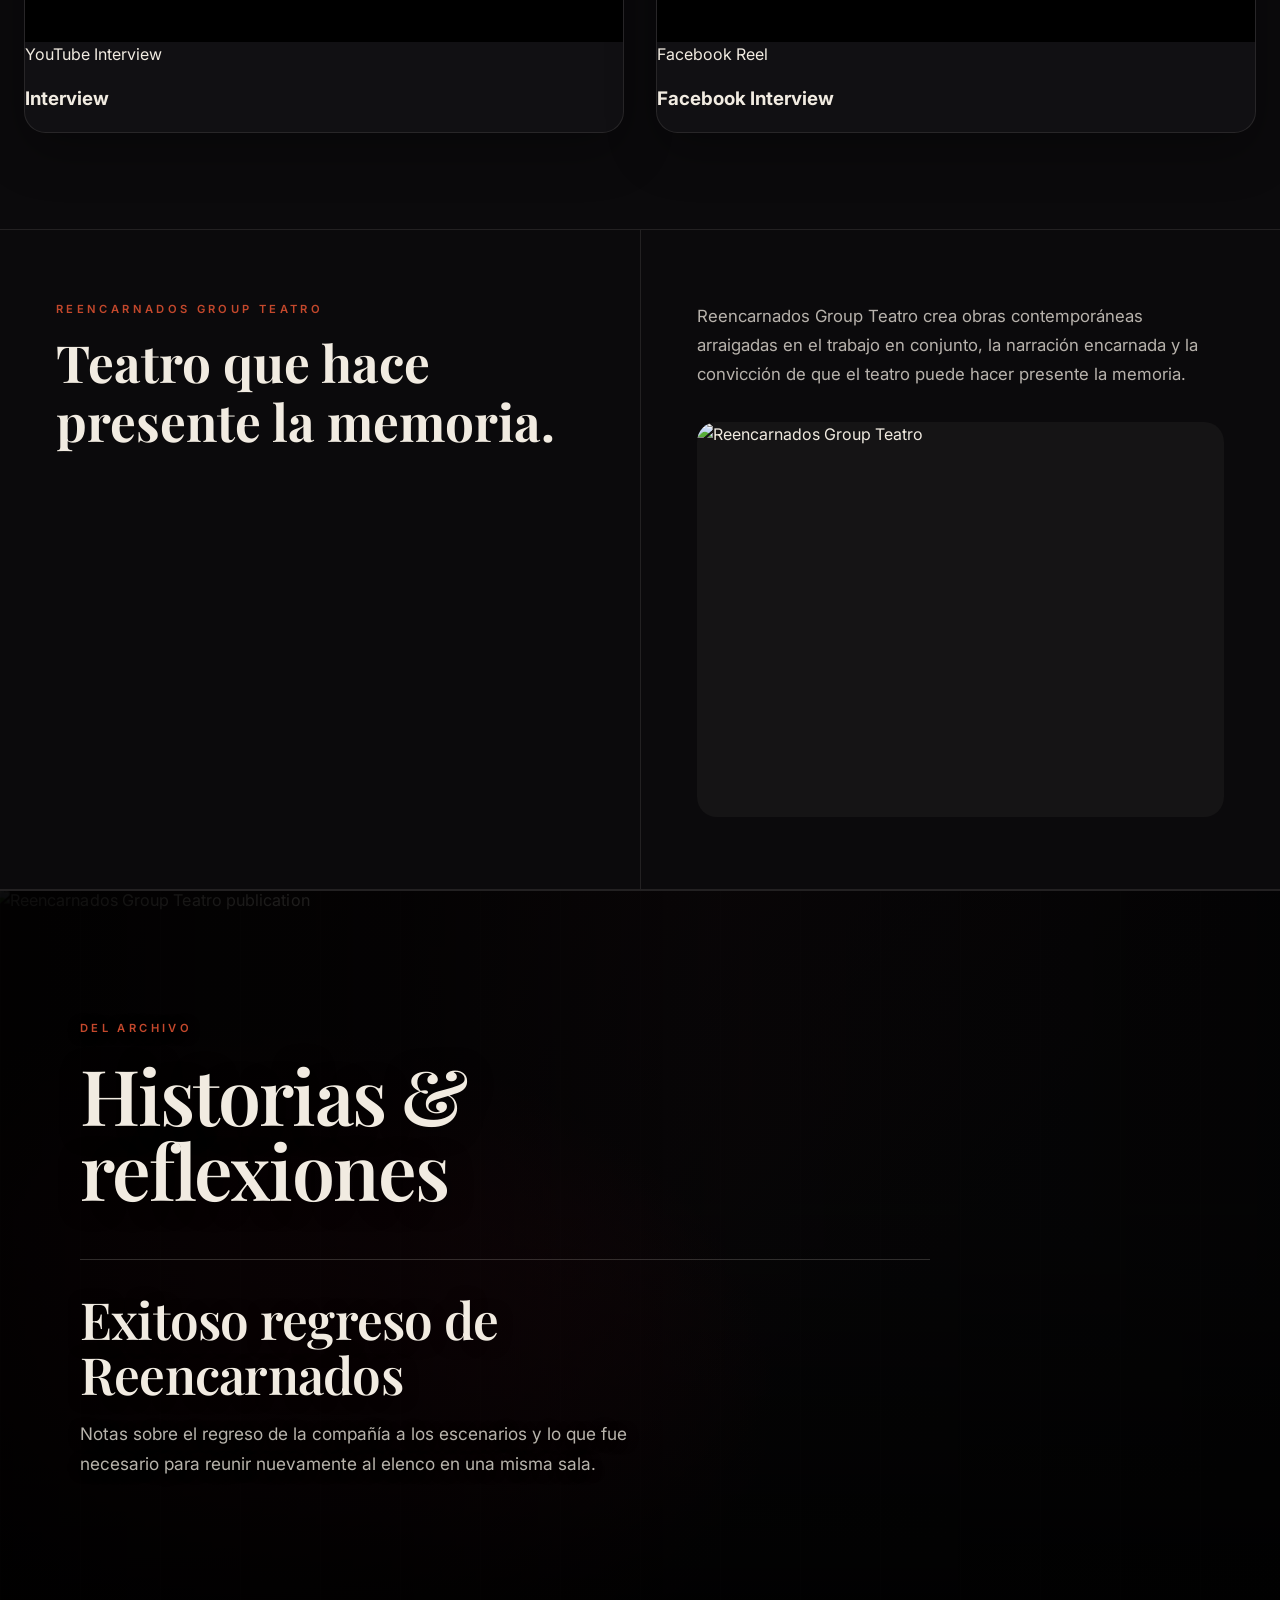
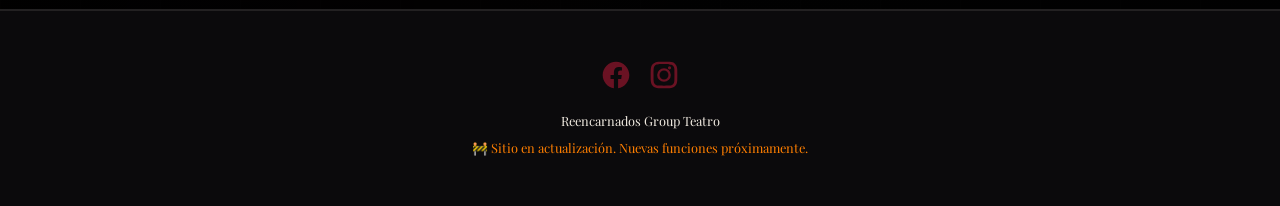
==== commit f331bee0: "took out 2nd contruction icon" ====
--- a/index.html
+++ b/index.html
@@ -559,7 +559,7 @@
 
   <p class="footer-note ">
     
-    <span class="construction-icon">🚧 Sitio en actualización. Nuevas funciones próximamente. 🚧</span>
+    <span class="construction-icon">🚧 Sitio en actualización. Nuevas funciones próximamente.</span>
   </p>
 
 </footer>
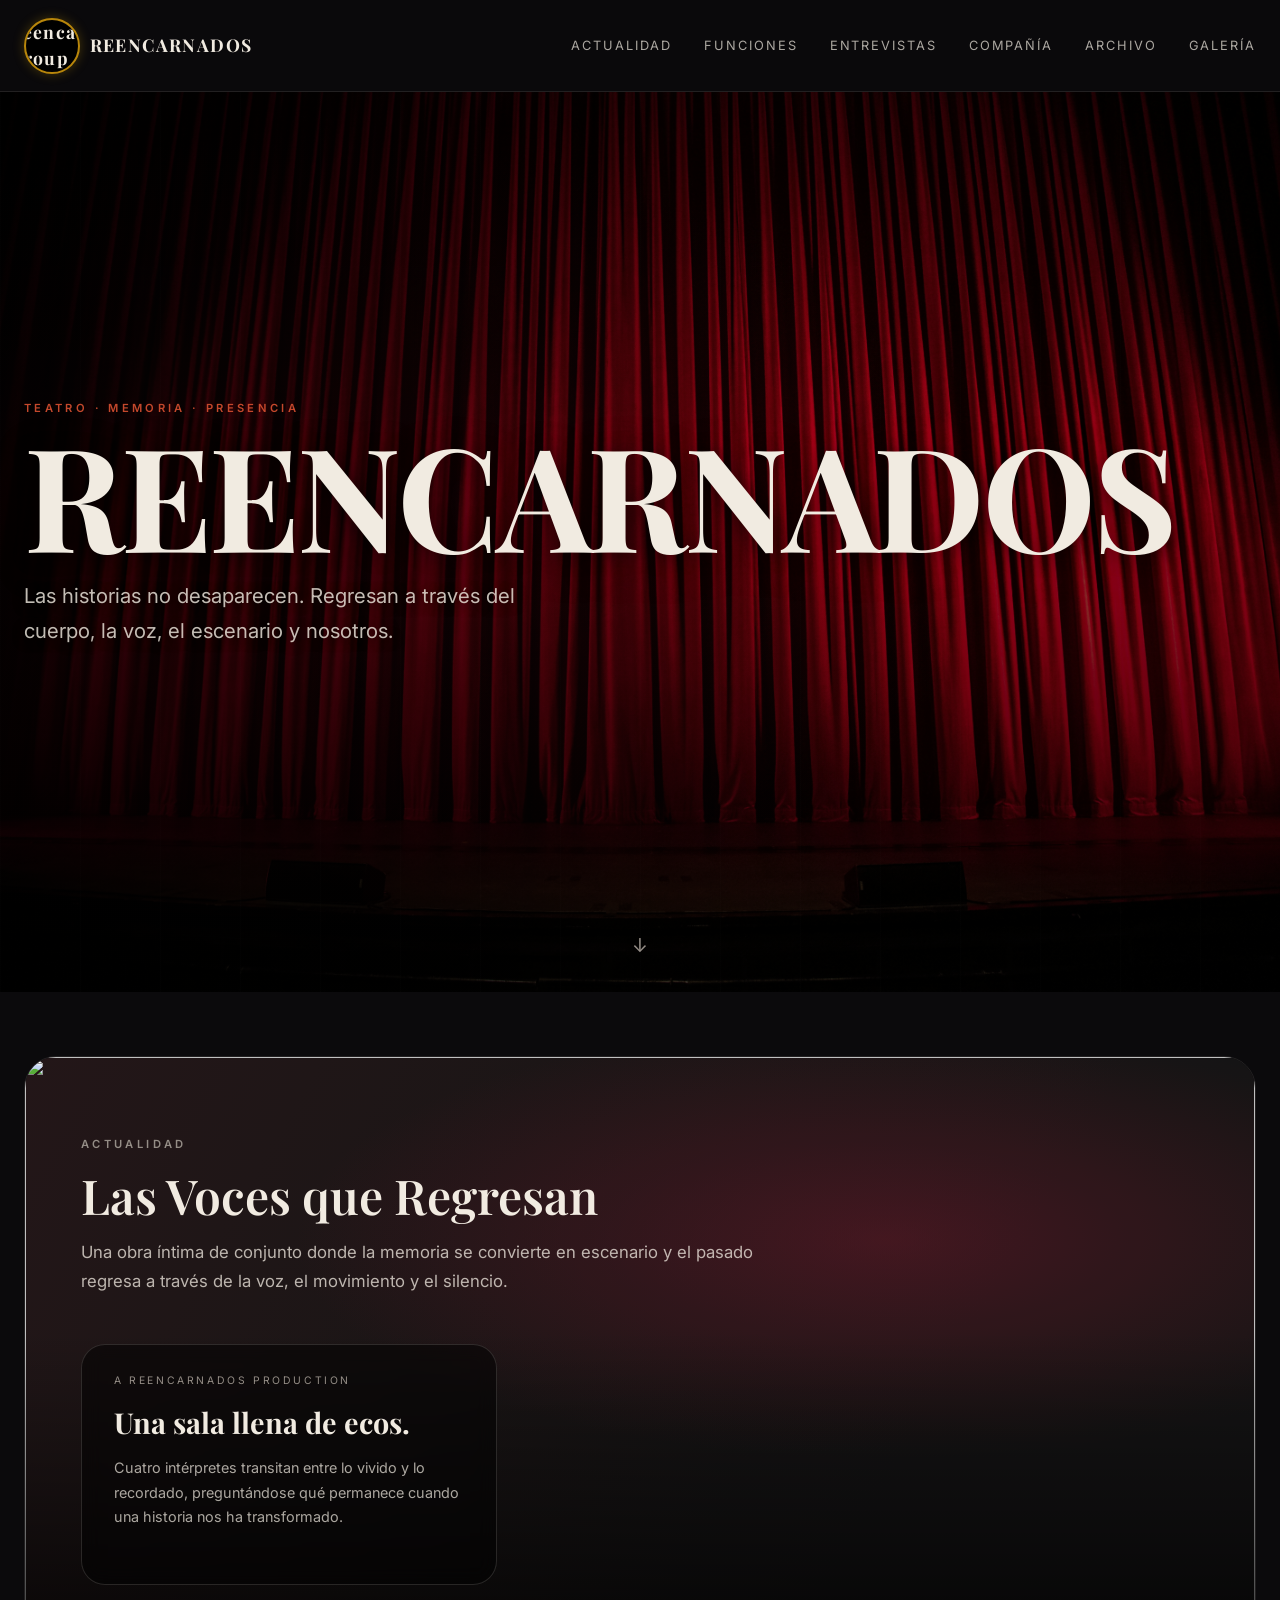
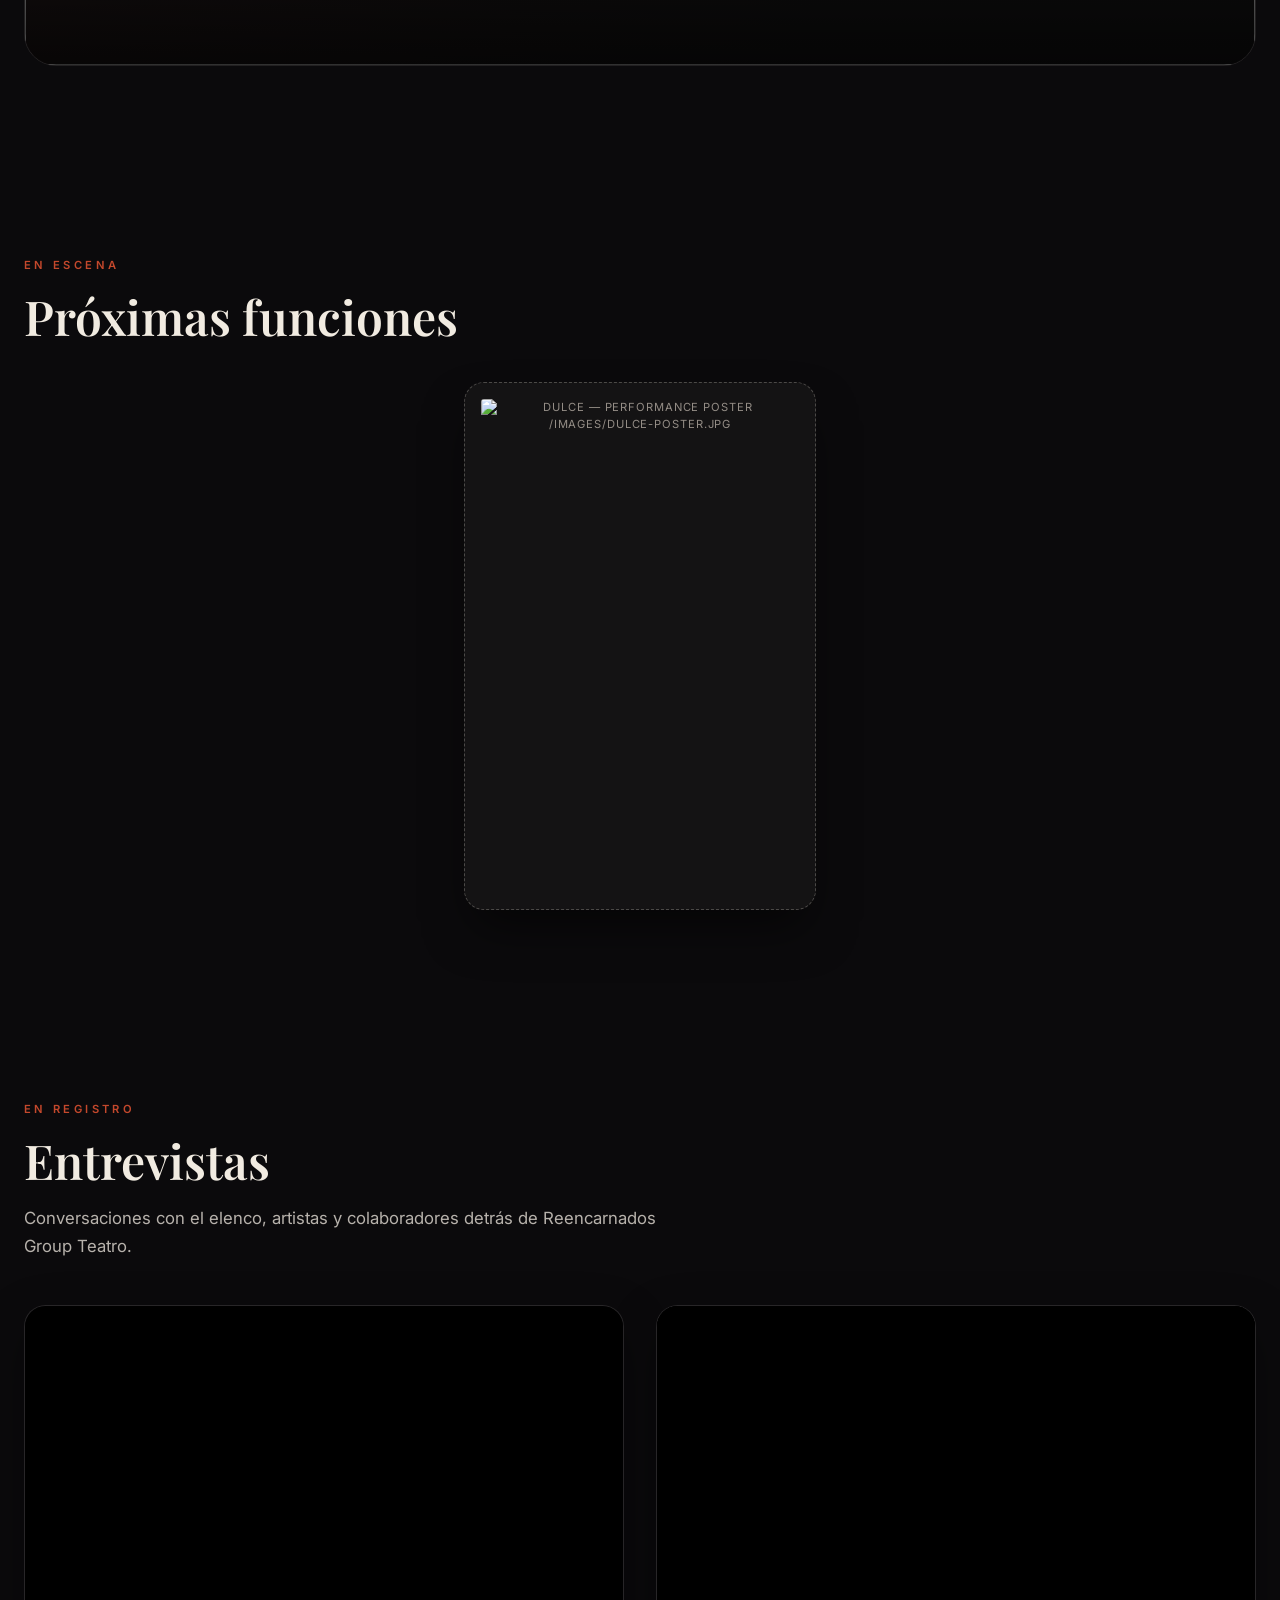
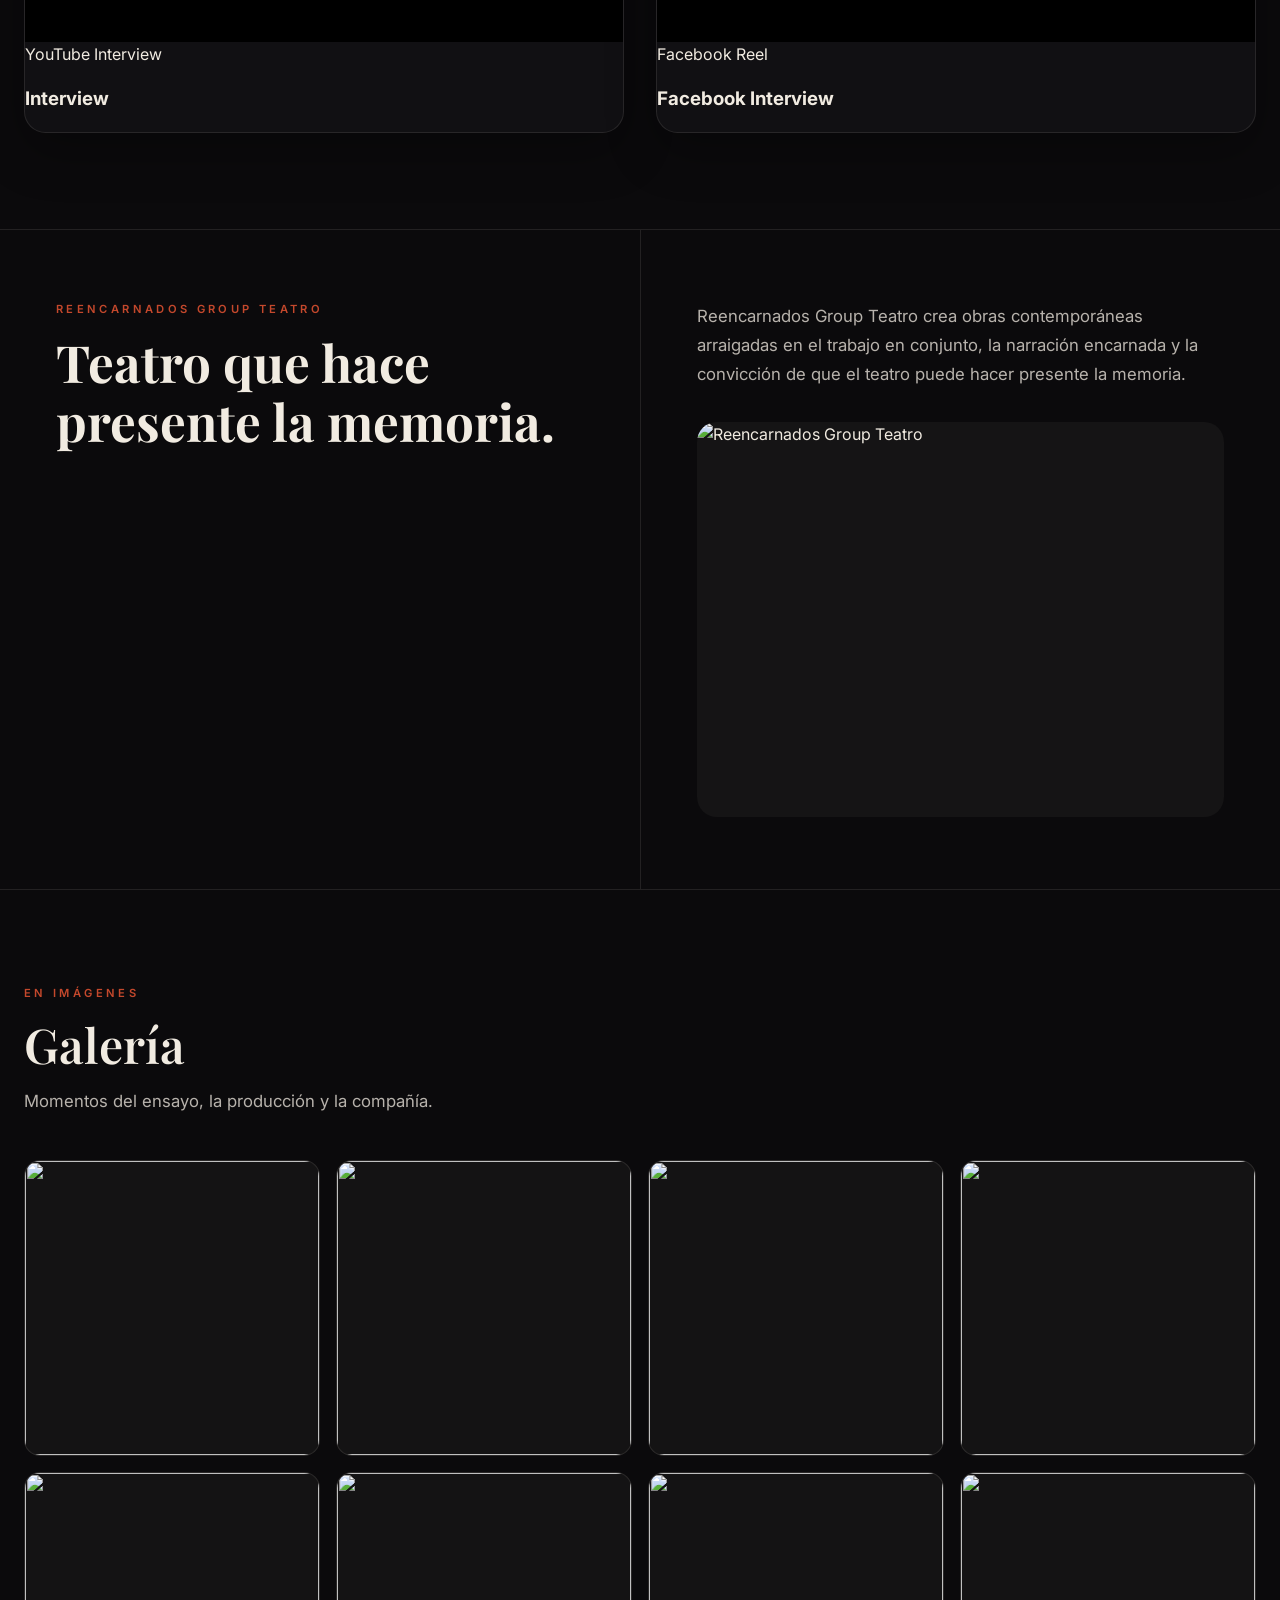
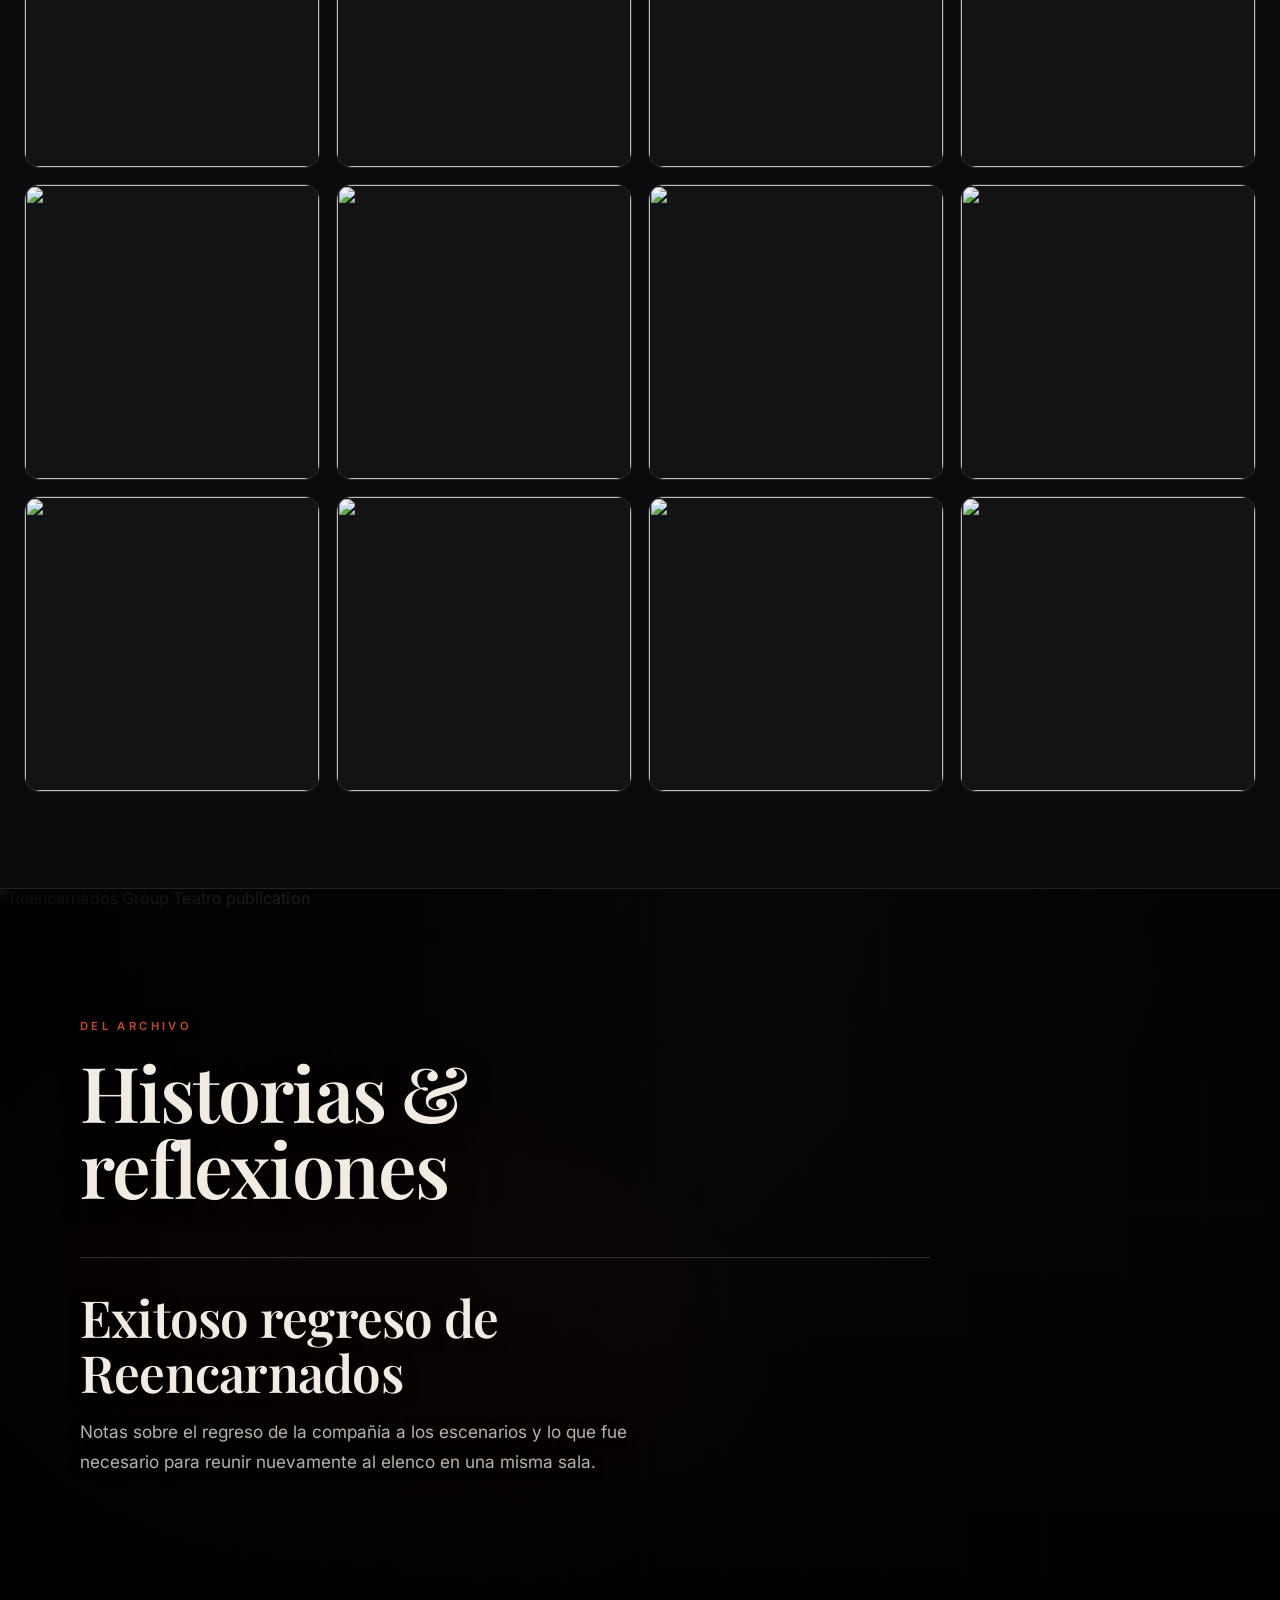
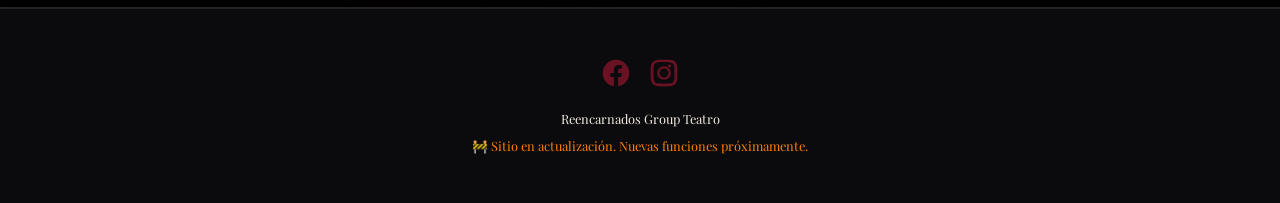
==== commit 14b019e0: "implmented updated gallery" ====
--- a/index.html
+++ b/index.html
@@ -91,6 +91,10 @@
           Archivo
         </a>
 
+        <a href="#gallery">
+          Galería
+        </a>
+
       </nav>
 
 
@@ -139,6 +143,10 @@
 
       <a href="#publication">
         Archivo
+      </a>
+
+      <a href="#gallery">
+        Galería
       </a>
 
       <!-- <a
@@ -450,6 +458,31 @@
     </section>
 
 
+<!-- =======================================================
+     GALLERY
+======================================================== -->
+
+<section id="gallery" class="section gallery-section">
+
+  <p class="eyebrow">
+    En imágenes
+  </p>
+
+  <h2 class="section-title">
+    Galería
+  </h2>
+
+  <p class="section-lede">
+    Momentos del ensayo, la producción y la compañía.
+  </p>
+
+  <div
+    class="gallery-grid reveal"
+    id="galleryGrid"
+  ></div>
+
+</section>
+
 
     <!-- =======================================================
          PUBLICATION
--- a/styles.css
+++ b/styles.css
@@ -1459,4 +1459,98 @@
 .social-link:hover {
   color: var(--ember);
   transform: translateY(-2px);
+}
+
+/* ============================================================
+   GALLERY
+============================================================ */
+
+.gallery-grid {
+  margin-top: 2.75rem;
+
+  display: grid;
+  grid-template-columns: repeat(2, 1fr);
+  gap: 1rem;
+}
+
+@media (min-width: 700px) {
+  .gallery-grid {
+    grid-template-columns: repeat(3, 1fr);
+  }
+}
+
+@media (min-width: 1100px) {
+  .gallery-grid {
+    grid-template-columns: repeat(4, 1fr);
+  }
+}
+
+.gallery-item {
+  position: relative;
+
+  aspect-ratio: 1 / 1;
+  overflow: hidden;
+
+  border-radius: 1rem;
+  border: 1px solid var(--border);
+
+  cursor: pointer;
+
+  transition:
+    grid-column 0.35s ease,
+    grid-row 0.35s ease;
+}
+
+.gallery-item img {
+  width: 100%;
+  height: 100%;
+
+  object-fit: cover;
+
+  transition: transform 0.4s ease;
+}
+
+.gallery-item:hover img {
+  transform: scale(1.05);
+}
+
+.gallery-item.is-expanded {
+  grid-column: span 2;
+  grid-row: span 2;
+
+  aspect-ratio: auto;
+  z-index: 2;
+}
+
+.gallery-caption {
+  position: absolute;
+  inset: auto 0 0 0;
+
+  padding: 0.75rem 1rem;
+
+  background: linear-gradient(to top, rgba(0,0,0,0.85), transparent);
+
+  color: var(--paper);
+
+  font-size: 0.75rem;
+
+  opacity: 0;
+  transform: translateY(6px);
+
+  transition: opacity 0.25s ease, transform 0.25s ease;
+
+  pointer-events: none;
+}
+
+.gallery-item:hover .gallery-caption,
+.gallery-item.is-expanded .gallery-caption {
+  opacity: 1;
+  transform: translateY(0);
+}
+
+@media (max-width: 480px) {
+  .gallery-item.is-expanded {
+    grid-column: span 2;
+    grid-row: span 2;
+  }
 }
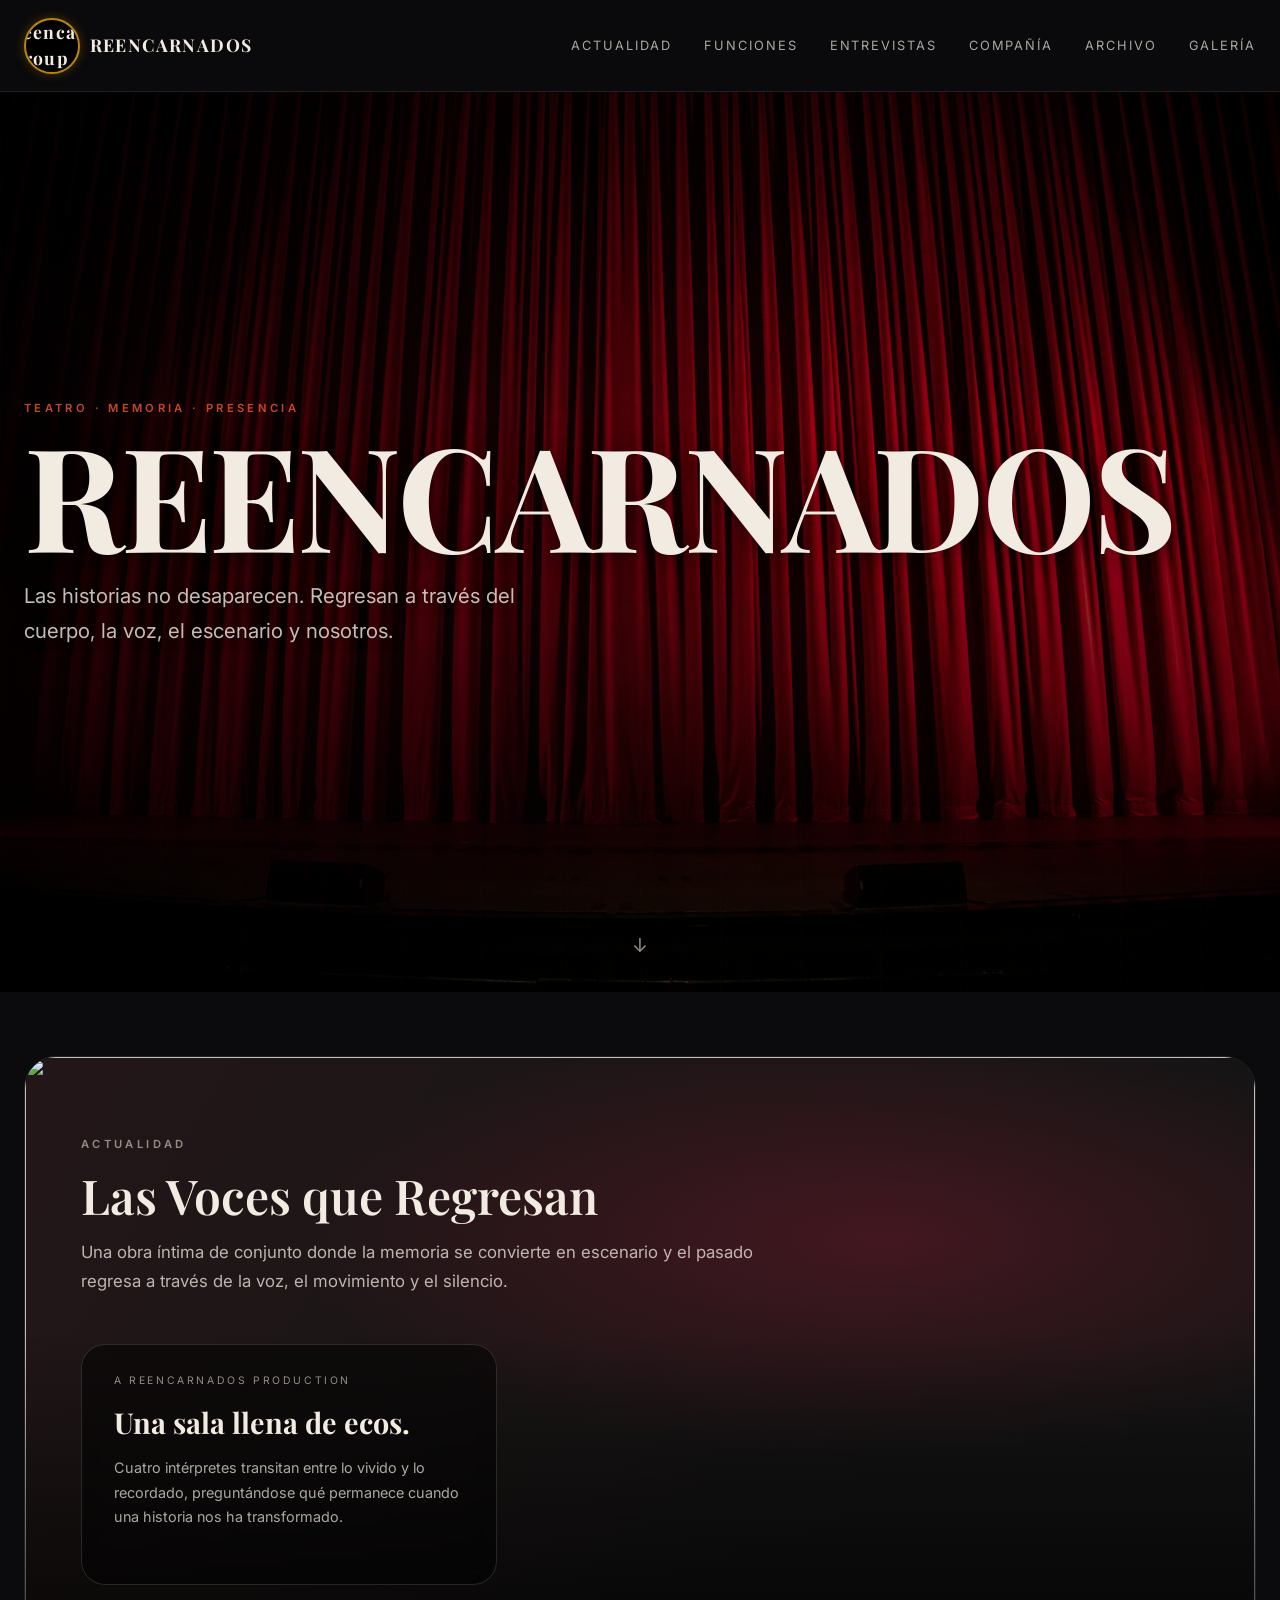
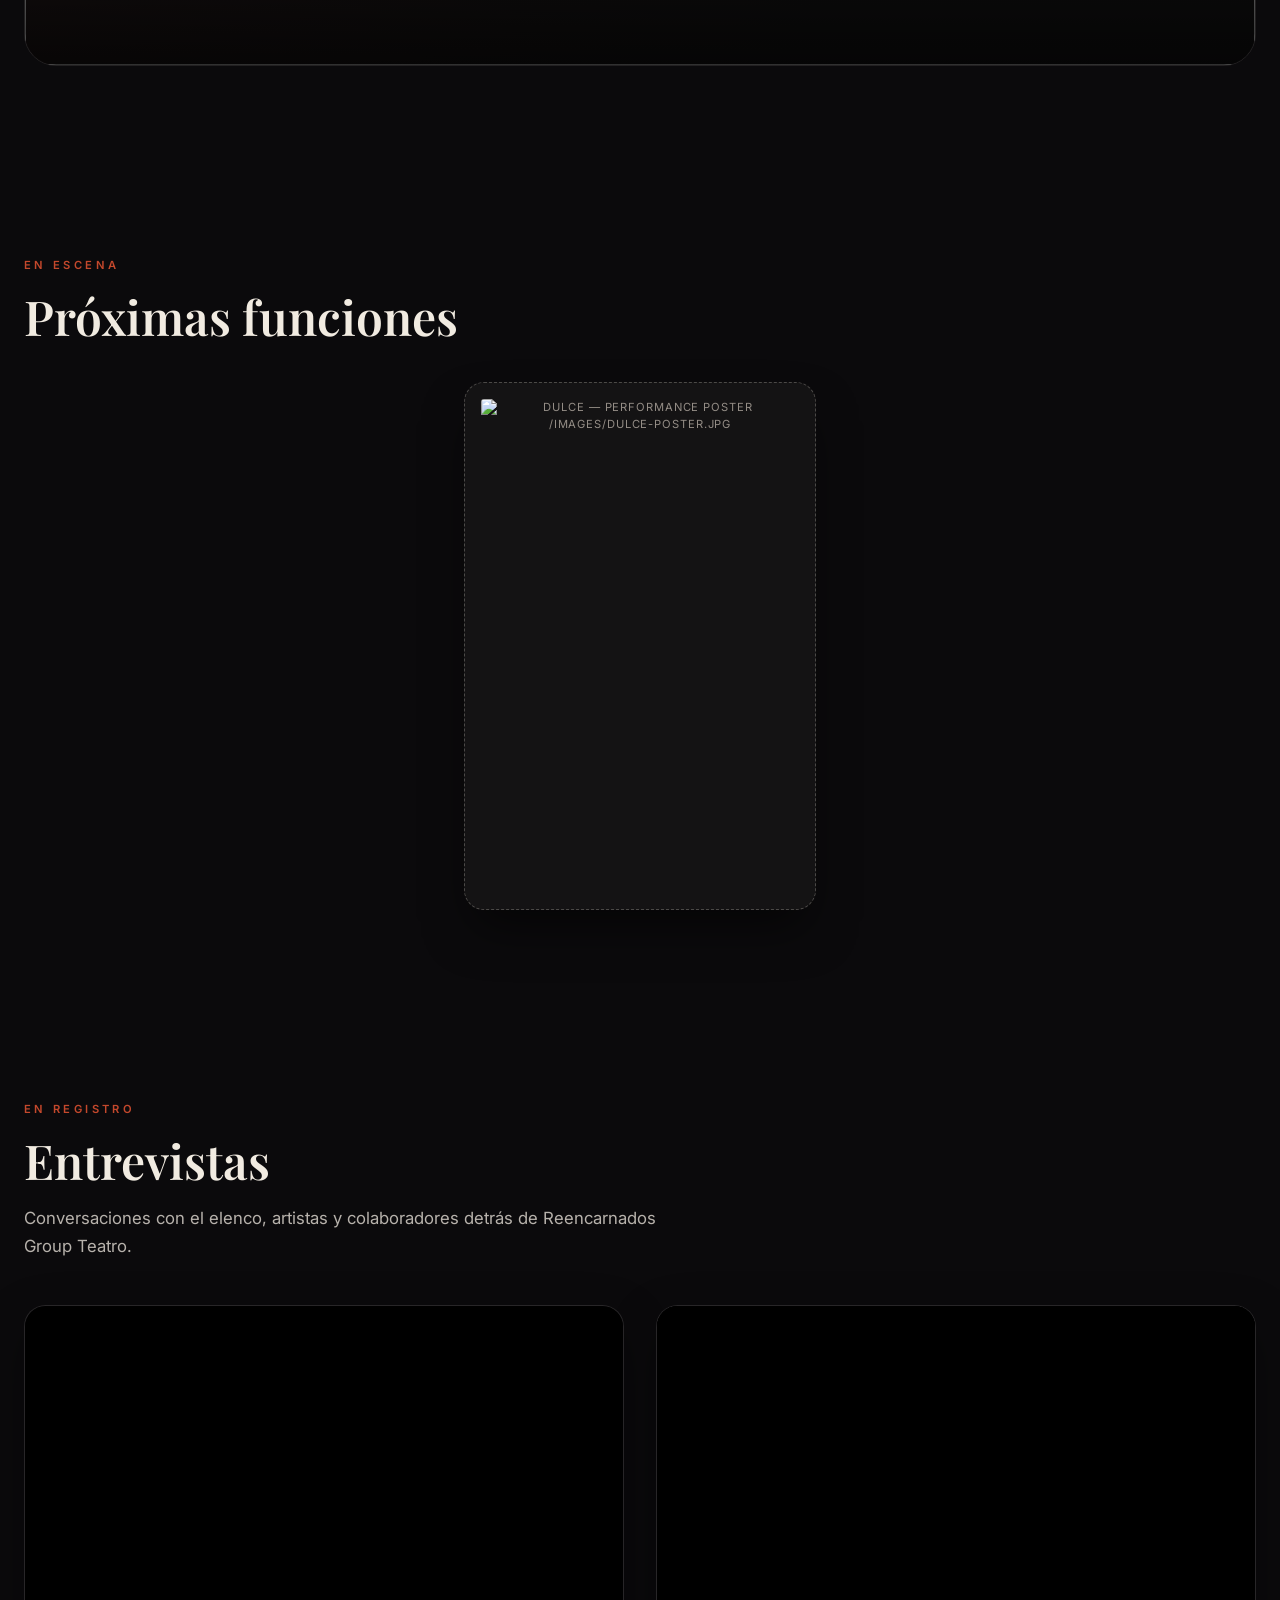
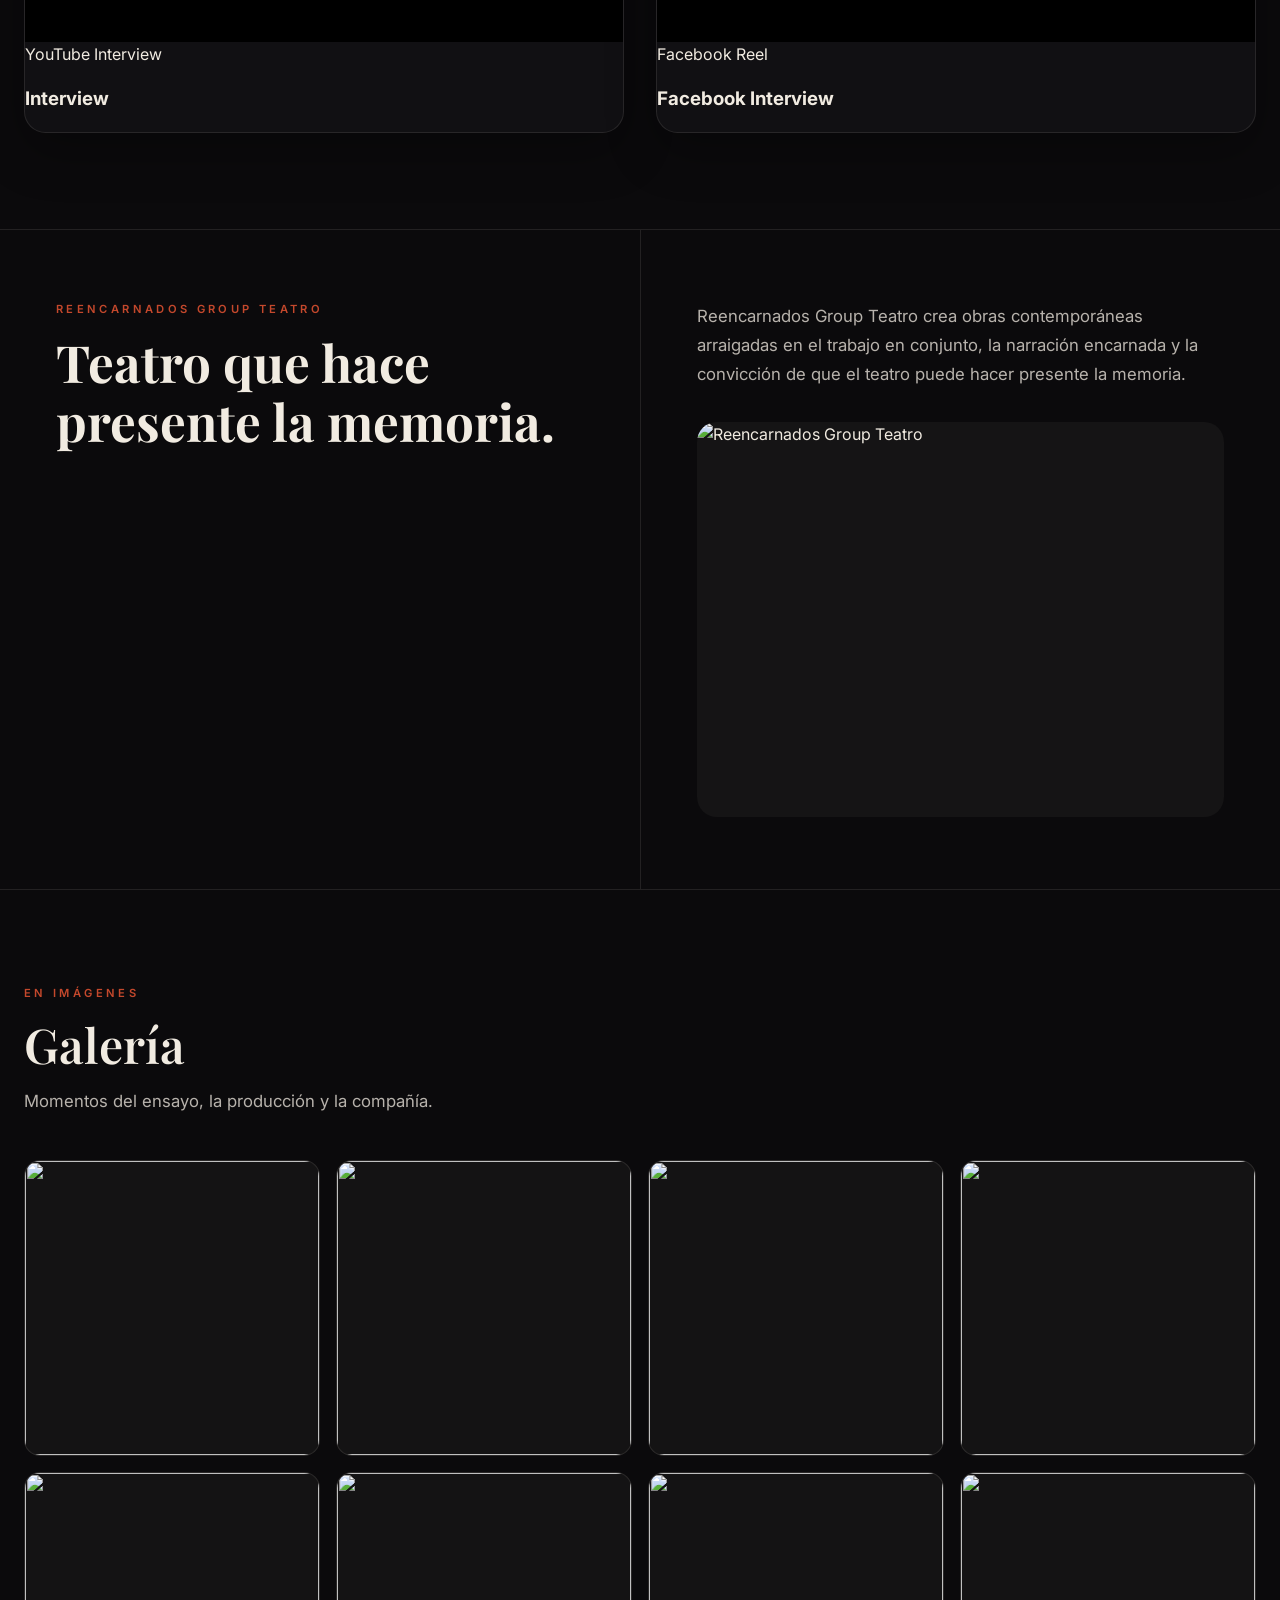
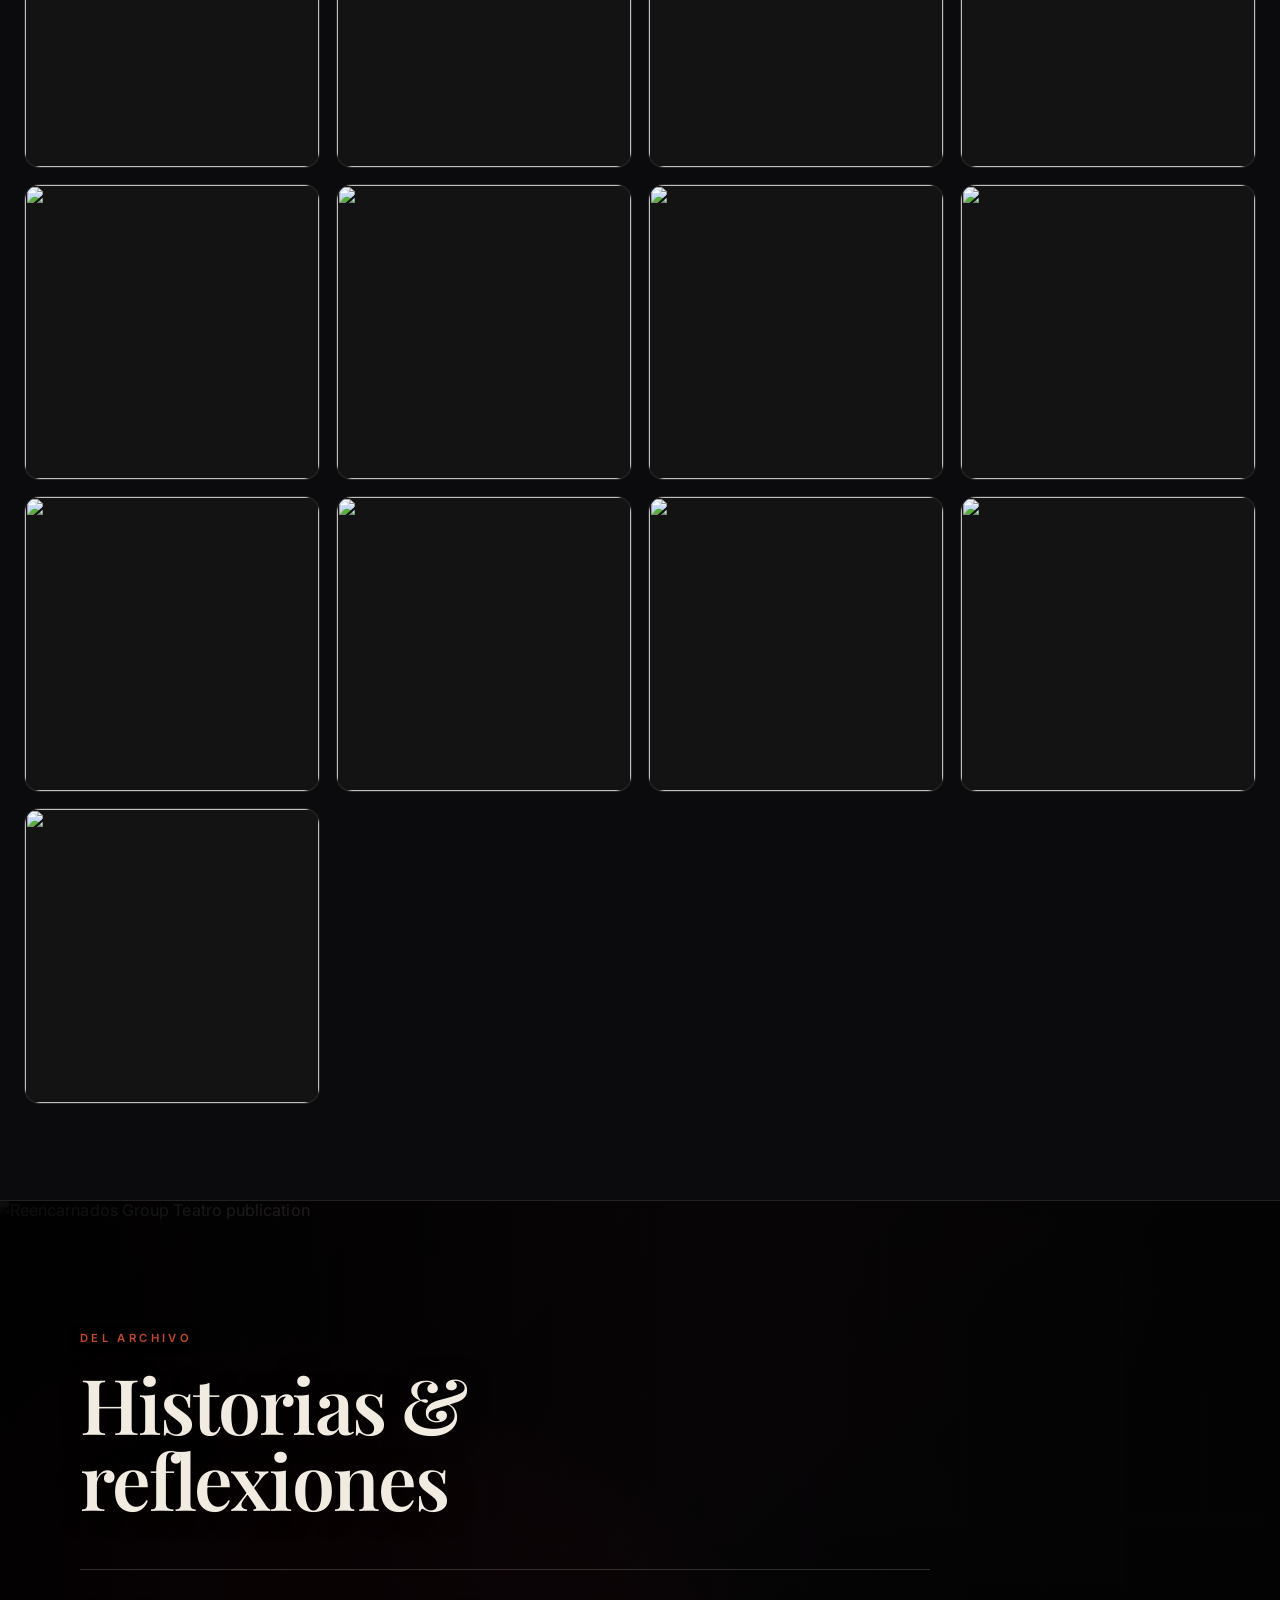
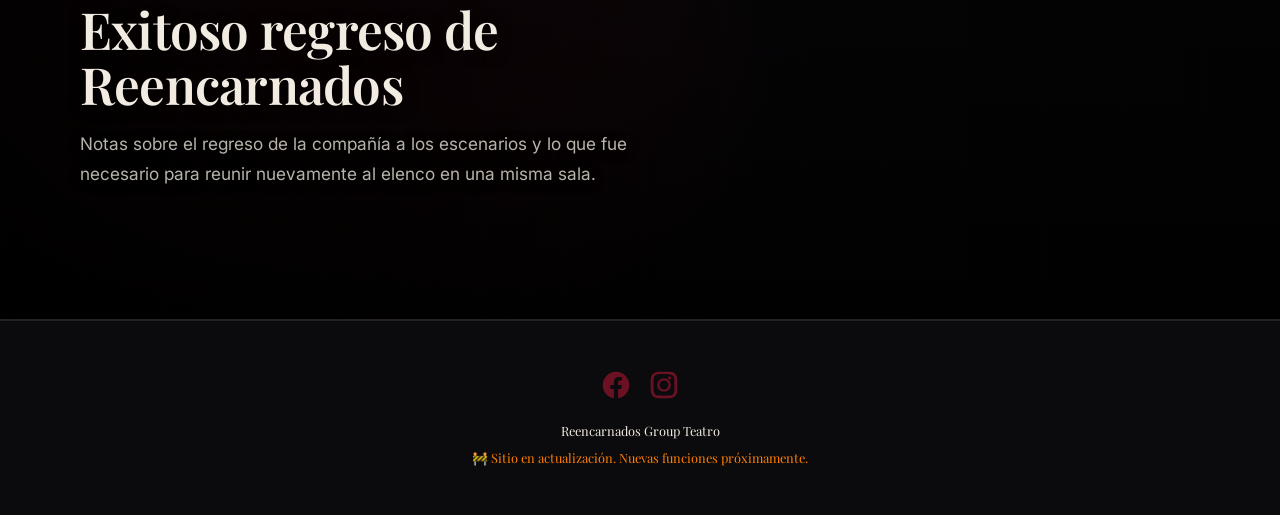
==== commit 1742b9a0: "upgraded photos" ====
--- a/index.html
+++ b/index.html
@@ -168,7 +168,7 @@
     <!-- =======================================================
          HERO
     ======================================================== -->
-
+    
     <section class="hero">
 
       <div
@@ -176,15 +176,13 @@
         aria-hidden="true"
       ></div>
 
-
       <img
-        src="/images/hero.jpg"
+        src="images/hero.jpg"
         alt=""
         class="hero-img js-placeholder"
         data-label="/images/hero.jpg"
         aria-hidden="true"
       />
-
 
       <div
         class="hero-overlay"
@@ -230,9 +228,7 @@
           </a> -->
 
         </div>
-
       </div>
-
 
       <a
         href="#current"
@@ -243,8 +239,6 @@
       </a>
 
     </section>
-
-
 
     <!-- =======================================================
          CURRENT PRODUCTION
@@ -272,46 +266,38 @@
           
         />
 
-
         <div
           class="current-overlay"
           aria-hidden="true"
         ></div>
 
-
         <div class="current-content">
 
           <p class="eyebrow eyebrow-light">
             Actualidad
           </p>
 
-
           <h2 class="section-title">
             Las Voces que Regresan
           </h2>
 
-
           <p class="section-lede">
             Una obra íntima de conjunto donde la memoria se convierte en escenario y el pasado regresa a través de la voz, el movimiento y el silencio.
           </p>
 
-
           <div class="current-panel">
 
             <p class="micro">
               A Reencarnados production
             </p>
 
-
             <h3 class="panel-title">
               Una sala llena de ecos.
             </h3>
 
-
             <p class="panel-copy">
               Cuatro intérpretes transitan entre lo vivido y lo recordado, preguntándose qué permanece cuando una historia nos ha transformado.
             </p>
-
 
             <!-- <a
               href="#performances"
@@ -322,15 +308,9 @@
             </a> -->
 
           </div>
-
         </div>
-
       </div>
-
     </section>
-
-
-
     <!-- =======================================================
          UPCOMING PERFORMANCES
     ======================================================== -->
@@ -344,14 +324,11 @@
         En escena
       </p>
 
-
       <h2 class="section-title">
        Próximas funciones
       </h2>
 
-
       <div class="poster-card reveal">
-
         <img
           src="https://res.cloudinary.com/dk25jqckw/image/upload/f_auto,q_auto,w_900/v1786418506/dulce-poster_e6s3rr.jpg"
           alt="Dulce — performance poster"
@@ -361,12 +338,8 @@
           height="1350"
           loading="lazy"
         />
-
       </div>
-
     </section>
-
-
 
     <!-- =======================================================
          INTERVIEWS
@@ -381,25 +354,19 @@
         En registro
       </p>
 
-
       <h2 class="section-title">
         Entrevistas
       </h2>
 
-
       <p class="section-lede">
         Conversaciones con el elenco, artistas y colaboradores detrás de Reencarnados Group Teatro.
       </p>
-
 
       <div
         class="video-grid reveal"
         id="interviewsGrid"
       ></div>
-
     </section>
-
-
 
     <!-- =======================================================
          COMPANY
@@ -411,28 +378,20 @@
     >
 
       <div class="company-grid">
-
-
         <div class="company-col">
-
           <p class="eyebrow">
             Reencarnados Group Teatro
           </p>
 
-
           <h2 class="company-title">
             Teatro que hace presente la memoria.
           </h2>
-
         </div>
 
-
         <div class="company-col company-col-border">
-
           <p class="company-copy">
             Reencarnados Group Teatro crea obras contemporáneas arraigadas en el trabajo en conjunto, la narración encarnada y la convicción de que el teatro puede hacer presente la memoria.
           </p>
-
 
           <!-- <a
             href="#"
@@ -442,7 +401,6 @@
             <span class="arrow">↗</span>
           </a> -->
 
-
           <img
             src="https://res.cloudinary.com/dk25jqckw/image/upload/v1786941284/logo_nrm81m.png"
             alt="Reencarnados Group Teatro"
@@ -452,18 +410,14 @@
           />
 
         </div>
-
       </div>
-
     </section>
-
 
 <!-- =======================================================
      GALLERY
 ======================================================== -->
 
 <section id="gallery" class="section gallery-section">
-
   <p class="eyebrow">
     En imágenes
   </p>
@@ -480,9 +434,7 @@
     class="gallery-grid reveal"
     id="galleryGrid"
   ></div>
-
 </section>
-
 
     <!-- =======================================================
          PUBLICATION
@@ -497,7 +449,6 @@
         class="publication-bg"
         aria-hidden="true"
       ></div>
-
 
       <img
         src="https://res.cloudinary.com/dk25jqckw/image/upload/v1786430246/Screenshot_2026-08-10_at_11.37.08_PM_tcmyo7.png"
@@ -505,45 +456,36 @@
         class="publication-img"
       />
 
-
       <div
         class="publication-overlay"
         aria-hidden="true"
       ></div>
 
-
       <div class="publication-content reveal">
 
         <p class="eyebrow">
           Del archivo
         </p>
 
-
         <h2 class="section-title">
           Historias &amp; reflexiones
         </h2>
-
 
         <a
           href="#"
           class="publication-link"
         >
-
           <div class="publication-row">
-
             <div>
-
               <h3 class="publication-title">
                 Exitoso regreso de Reencarnados
               </h3>
 
-
               <p class="publication-excerpt">
                 Notas sobre el regreso de la compañía a los escenarios y lo que fue necesario para reunir nuevamente al elenco en una misma sala.
               </p>
 
             </div>
-
 
             <!-- <span
               class="arrow arrow-lg"
@@ -553,23 +495,15 @@
             </span> -->
 
           </div>
-
-
           <!-- <p class="publication-cta">
             Read publication
           </p> -->
-
-        </a>
-
+        </a>
       </div>
-
     </section>
-
   </main>
 
-
-
-  <!-- =========================================================
+<!-- =========================================================
        FOOTER
   ========================================================== -->
 <!-- =========================================================
@@ -586,22 +520,19 @@
   </a>
 </div>
 
-  <p>
-    Reencarnados Group Teatro
+<p>
+  Reencarnados Group Teatro
+</p>
+
+  <p class="footer-note ">
+    <span class="construction-icon"> 🚧 Sitio en actualización. Nuevas funciones próximamente. </span>
   </p>
-
-  <p class="footer-note ">
-    
-    <span class="construction-icon">🚧 Sitio en actualización. Nuevas funciones próximamente.</span>
-  </p>
-
 </footer>
 
-
-
-  <script src="script.js"></script>
+<script src="script.js"></script>
 
 </body>
-
 </html>
 
+
+
--- a/styles.css
+++ b/styles.css
@@ -1553,4 +1553,61 @@
     grid-column: span 2;
     grid-row: span 2;
   }
-}+}
+
+/* ============================================================
+   GALLERY — FILM STRIP FRAME
+============================================================ */
+/* 
+.gallery-section {
+  position: relative;
+
+  padding-left: 3rem;
+  padding-right: 3rem;
+}
+
+.gallery-section::before,
+.gallery-section::after {
+  content: "";
+
+  position: absolute;
+  top: 0;
+  bottom: 0;
+
+  width: 30px;
+
+  background-color: #0b0a0c;
+  background-image: url("data:image/svg+xml,%3Csvg xmlns='http://www.w3.org/2000/svg' width='30' height='42' viewBox='0 0 30 42'%3E%3Crect width='30' height='42' fill='%230b0a0c'/%3E%3Crect x='7' y='11' width='16' height='20' rx='3' fill='%23f1ebe1' fill-opacity='0.85'/%3E%3C/svg%3E");
+  background-repeat: repeat-y;
+  background-size: 30px 42px;
+
+  border-top: 1px solid var(--border);
+  border-bottom: 1px solid var(--border);
+
+  z-index: 1;
+}
+
+.gallery-section::before {
+  left: 0;
+  border-right: 1px solid var(--border);
+}
+
+.gallery-section::after {
+  right: 0;
+  border-left: 1px solid var(--border);
+}
+
+@media (max-width: 480px) {
+  .gallery-section {
+    padding-left: 2rem;
+    padding-right: 2rem;
+  }
+
+  .gallery-section::before,
+  .gallery-section::after {
+    width: 20px;
+
+    background-size: 20px 30px;
+    background-image: url("data:image/svg+xml,%3Csvg xmlns='http://www.w3.org/2000/svg' width='20' height='30' viewBox='0 0 20 30'%3E%3Crect width='20' height='30' fill='%230b0a0c'/%3E%3Crect x='5' y='8' width='10' height='14' rx='2' fill='%23f1ebe1' fill-opacity='0.85'/%3E%3C/svg%3E");
+  }
+} */
